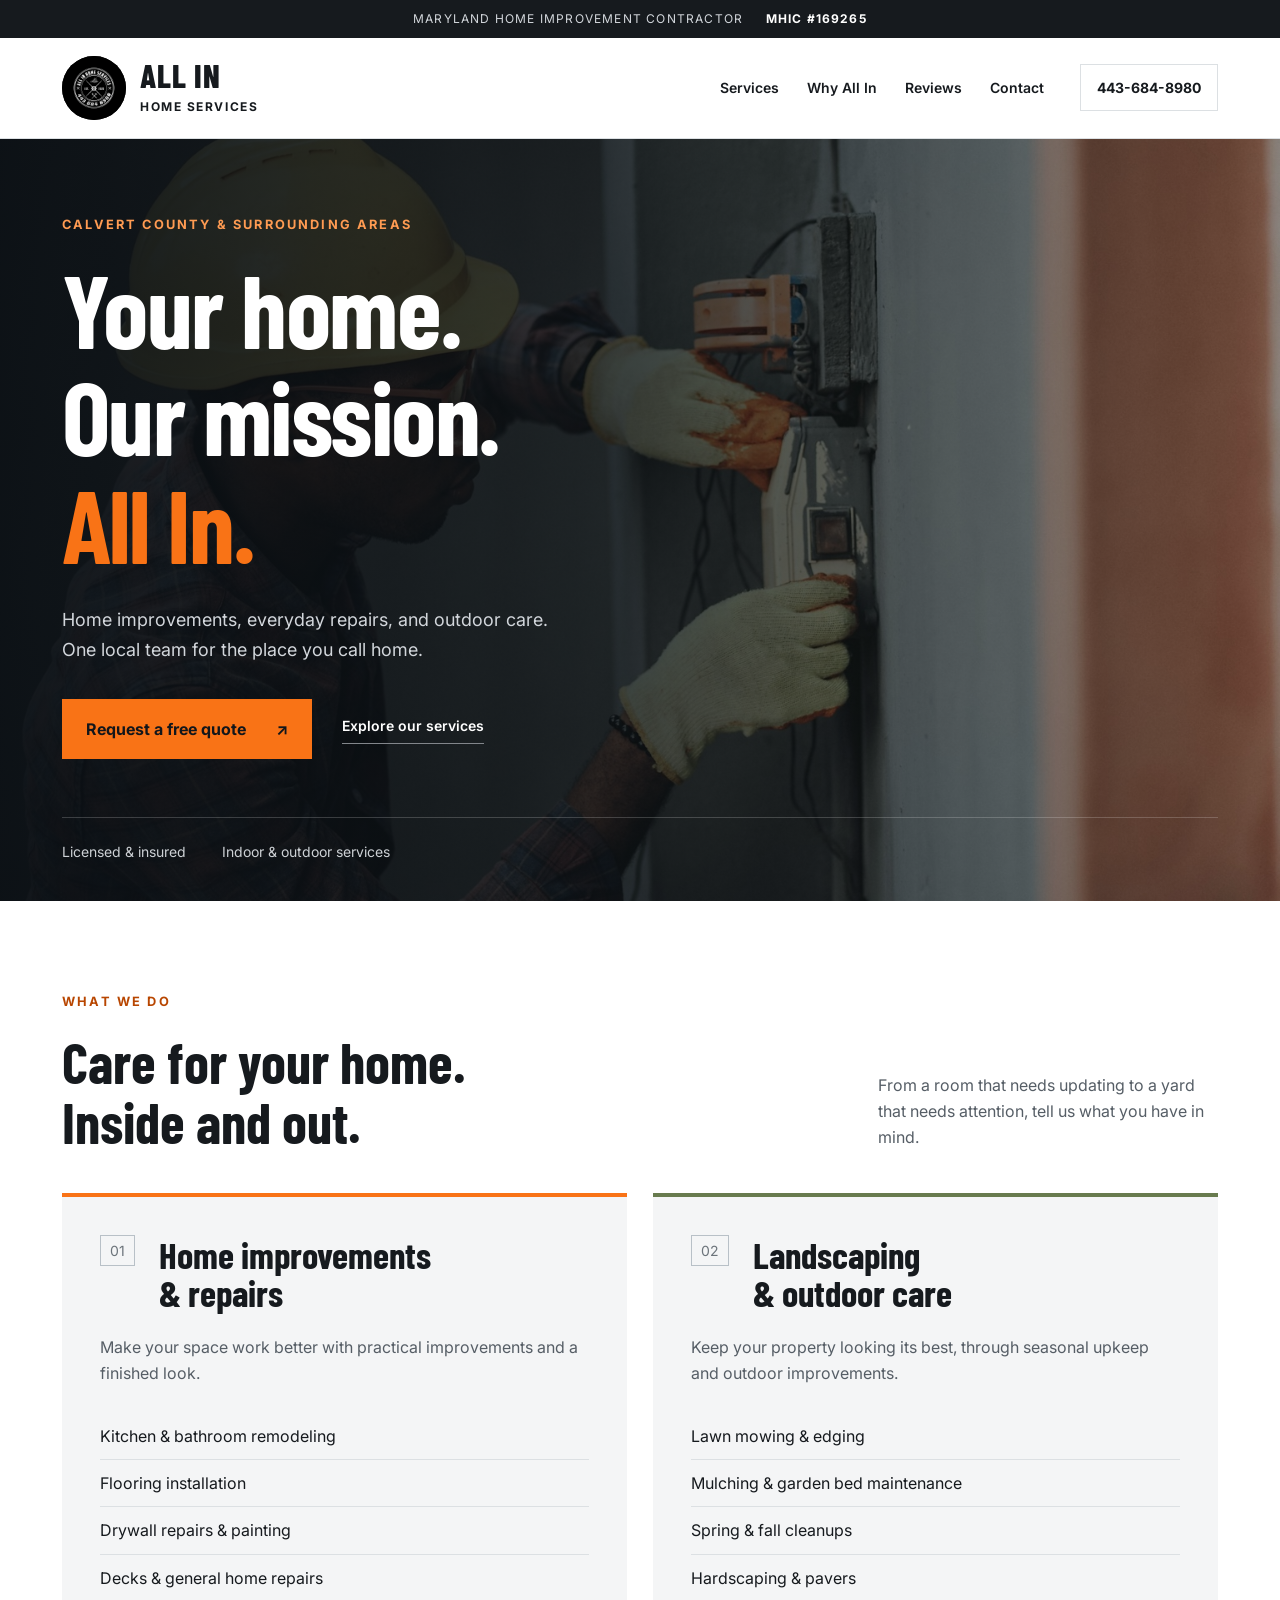
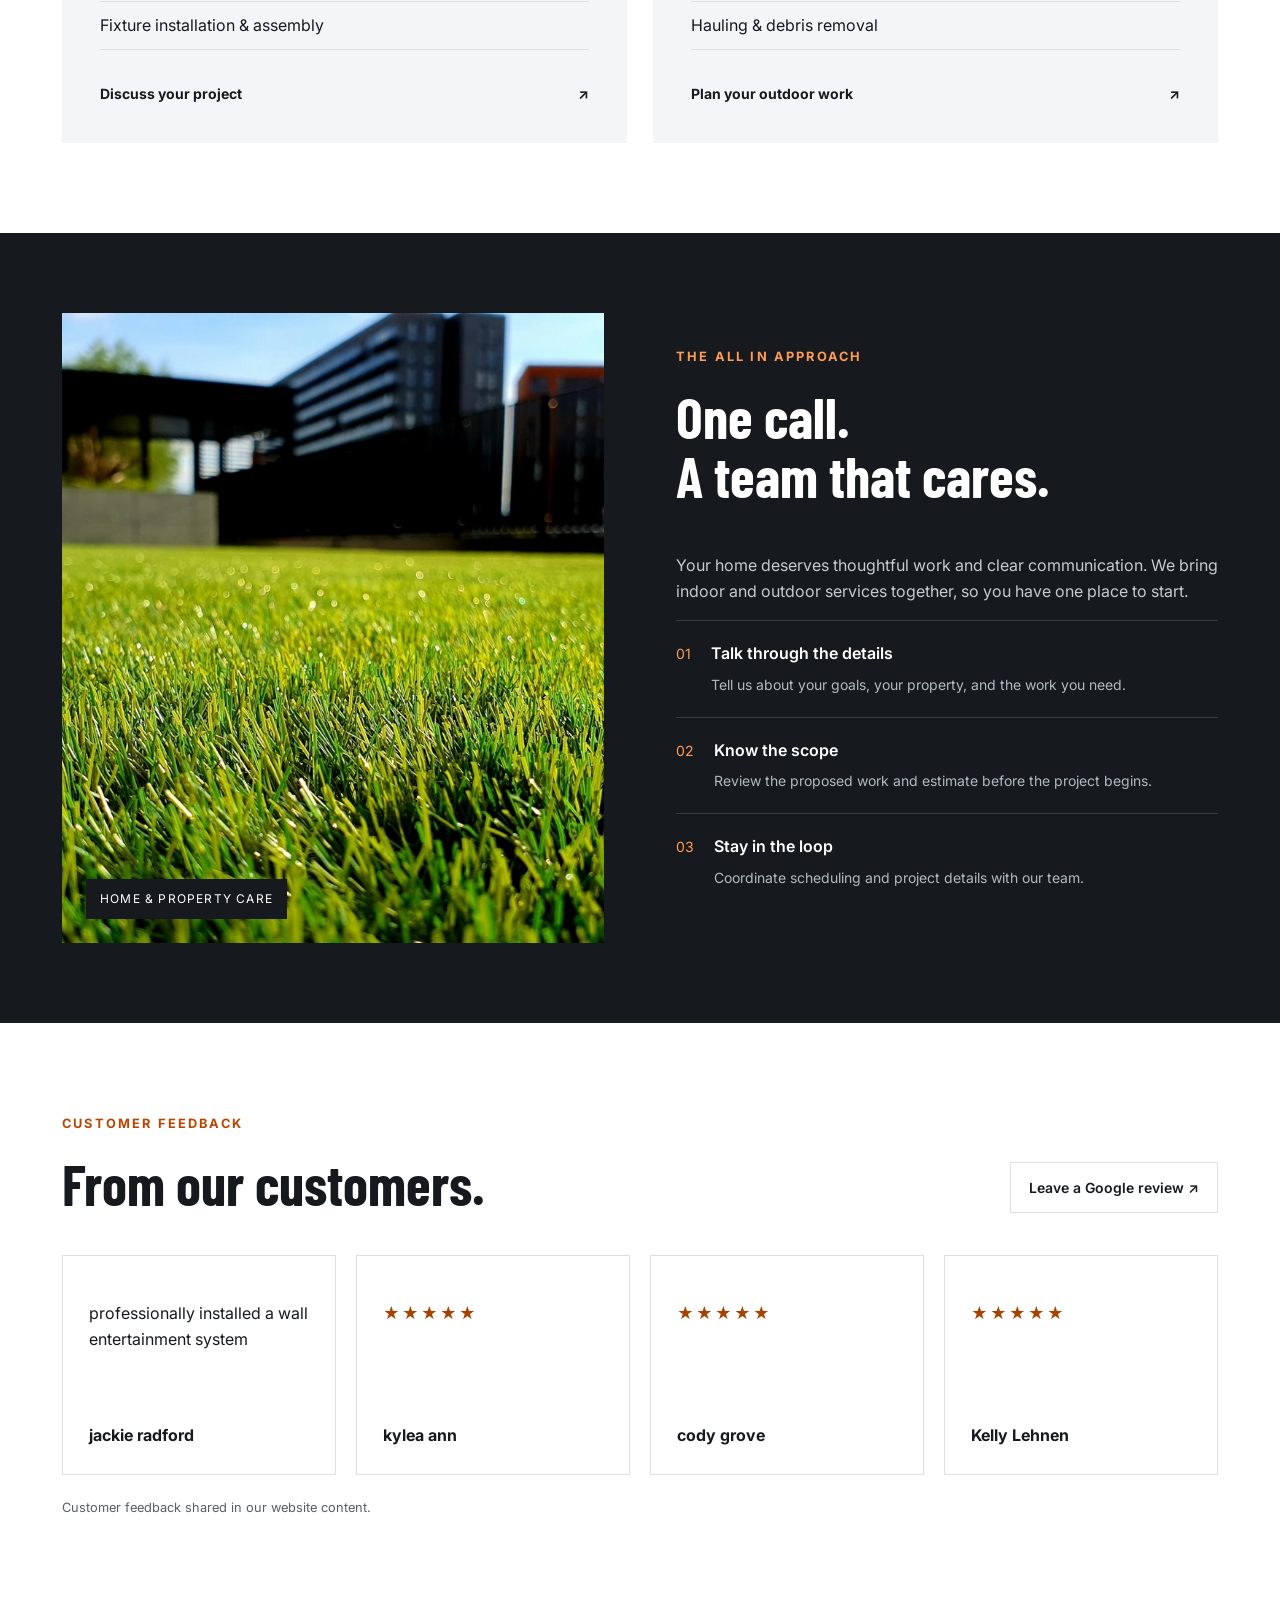
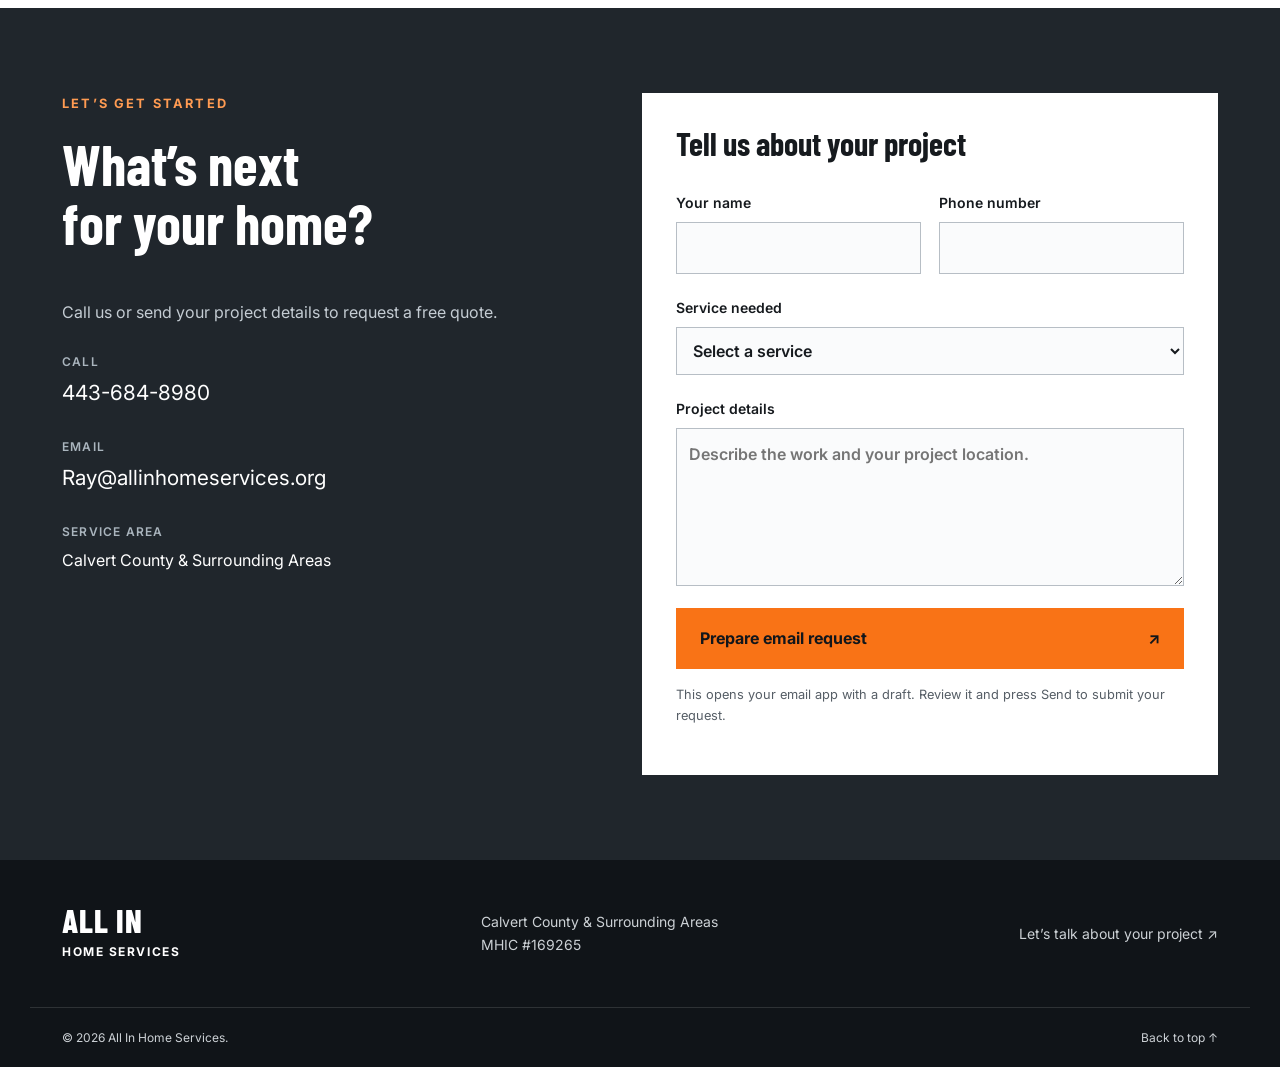
==== index.html @ abb654c5 "Add supplied website images and use original PNG logo" ====
<!doctype html>
<html lang="en">
<head>
<meta charset="utf-8"><meta name="viewport" content="width=device-width,initial-scale=1">
<title>Home Improvement Contractor in Calvert County, MD | All In Home Services</title>
<meta name="description" content="All In Home Services: home improvement, repairs and landscaping in Calvert County and surrounding areas. MHIC #169265. Call 443-684-8980.">
<link rel="icon" href="data:image/svg+xml,%3Csvg xmlns='http://www.w3.org/2000/svg' viewBox='0 0 32 32'%3E%3Crect width='32' height='32' rx='5' fill='%2314171b'/%3E%3Cpath d='M5 15L16 5l11 10v12H5Z' fill='%23f97316'/%3E%3Cpath d='M13 19h6v8h-6Z' fill='%2314171b'/%3E%3C/svg%3E">
<link rel="stylesheet" href="style.css"><script src="app.js" defer></script>
</head>
<body>
<a class="skip" href="#main">Skip to content</a>
<div class="license">MARYLAND HOME IMPROVEMENT CONTRACTOR <span>MHIC #169265</span></div>
<header><div class="wrap header-row"><a href="#" class="brand" aria-label="All In Home Services home"><img id="logo" src="assets/logo.png" width="64" height="64" alt=""><span>ALL IN<small>HOME SERVICES</small></span></a><button id="menu-toggle" aria-expanded="false" aria-controls="navigation">Menu</button><nav id="navigation" aria-label="Main navigation"><a href="#services">Services</a><a href="#about">Why All In</a><a href="#reviews">Reviews</a><a href="#contact">Contact</a></nav><a class="header-call" data-phone href="tel:4436848980">443-684-8980</a></div></header>
<main id="main">
<section class="hero"><img src="assets/hero.jpg" alt="Home improvement tools and electrical work" class="hero-image" fetchpriority="high"><div class="wrap hero-content"><p class="eyebrow">CALVERT COUNTY &amp; SURROUNDING AREAS</p><h1>Your home.<br>Our mission.<br><span>All In.</span></h1><p class="hero-description">Home improvements, everyday repairs, and outdoor care. One local team for the place you call home.</p><div class="actions"><a href="#contact" class="button">Request a free quote <span aria-hidden="true">↗</span></a><a href="#services" class="text-link">Explore our services</a></div><div class="hero-bottom"><span>Licensed &amp; insured</span><span>Indoor &amp; outdoor services</span></div></div></section>
<section id="services" class="section wrap"><div class="section-heading"><div><p class="eyebrow">WHAT WE DO</p><h2>Care for your home.<br>Inside and out.</h2></div><p>From a room that needs updating to a yard that needs attention, tell us what you have in mind.</p></div><div class="services-grid"><article class="service-card"><div class="service-top"><span class="number">01</span><h3>Home improvements<br>&amp; repairs</h3></div><p>Make your space work better with practical improvements and a finished look.</p><ul><li>Kitchen &amp; bathroom remodeling</li><li>Flooring installation</li><li>Drywall repairs &amp; painting</li><li>Decks &amp; general home repairs</li><li>Fixture installation &amp; assembly</li></ul><a class="service-link" href="#contact" data-service="Home improvements & repairs">Discuss your project <span aria-hidden="true">↗</span></a></article><article class="service-card outdoor"><div class="service-top"><span class="number">02</span><h3>Landscaping<br>&amp; outdoor care</h3></div><p>Keep your property looking its best, through seasonal upkeep and outdoor improvements.</p><ul><li>Lawn mowing &amp; edging</li><li>Mulching &amp; garden bed maintenance</li><li>Spring &amp; fall cleanups</li><li>Hardscaping &amp; pavers</li><li>Hauling &amp; debris removal</li></ul><a class="service-link" href="#contact" data-service="Landscaping & outdoor care">Plan your outdoor work <span aria-hidden="true">↗</span></a></article></div></section>
<section id="about" class="about"><div class="wrap about-grid"><div class="about-photo"><img src="assets/outdoor.jpg" loading="lazy" alt="Landscaping and lawn care" width="900" height="900"><span>HOME &amp; PROPERTY CARE</span></div><div class="about-copy"><p class="eyebrow">THE ALL IN APPROACH</p><h2>One call.<br>A team that cares.</h2><p>Your home deserves thoughtful work and clear communication. We bring indoor and outdoor services together, so you have one place to start.</p><div class="principle"><span>01</span><div><h3>Talk through the details</h3><p>Tell us about your goals, your property, and the work you need.</p></div></div><div class="principle"><span>02</span><div><h3>Know the scope</h3><p>Review the proposed work and estimate before the project begins.</p></div></div><div class="principle"><span>03</span><div><h3>Stay in the loop</h3><p>Coordinate scheduling and project details with our team.</p></div></div></div></div></section>
<section id="reviews" class="section wrap"><div class="section-heading"><div><p class="eyebrow">CUSTOMER FEEDBACK</p><h2>From our customers.</h2></div><a class="outline-button" href="https://g.page/r/CQJkM1K5t_hLEBI/review" target="_blank" rel="noopener noreferrer">Leave a Google review <span aria-hidden="true">↗</span></a></div><div id="review-list" class="review-grid"></div><p class="review-note">Customer feedback shared in our website content.</p></section>
<section id="contact" class="contact"><div class="wrap contact-grid"><div><p class="eyebrow">LET’S GET STARTED</p><h2>What’s next<br>for your home?</h2><p>Call us or send your project details to request a free quote.</p><div class="contact-detail"><span>CALL</span><a data-phone href="tel:4436848980">443-684-8980</a></div><div class="contact-detail"><span>EMAIL</span><a data-email href="mailto:Ray@allinhomeservices.org">Ray@allinhomeservices.org</a></div><div class="contact-detail"><span>SERVICE AREA</span><p id="service-area">Calvert County &amp; Surrounding Areas</p></div></div><form id="quote-form"><h3>Tell us about your project</h3><div class="form-row"><label>Your name<input name="name" autocomplete="name" required maxlength="120"></label><label>Phone number<input name="phone" type="tel" autocomplete="tel" required maxlength="40"></label></div><label>Service needed<select id="service-select" name="service" required><option value="">Select a service</option><option>Home improvements &amp; repairs</option><option>Landscaping &amp; outdoor care</option><option>Other</option></select></label><label>Project details<textarea name="message" rows="5" placeholder="Describe the work and your project location." required maxlength="3000"></textarea></label><button class="button" type="submit">Prepare email request <span aria-hidden="true">↗</span></button><p class="form-note">This opens your email app with a draft. Review it and press Send to submit your request.</p><p id="form-status" role="status"></p></form></div></section>
</main>
<footer><div class="wrap footer-top"><a class="brand" href="#">ALL IN <small>HOME SERVICES</small></a><p>Calvert County &amp; Surrounding Areas<br>MHIC #169265</p><a href="#contact">Let’s talk about your project ↗</a></div><div class="wrap footer-bottom"><span>© <span id="year">2026</span> All In Home Services.</span><a href="#main">Back to top ↑</a></div></footer>
<script type="application/json" id="content-snapshot">[
  {
    "id": "logo",
    "section": "branding",
    "imageUrl": "https://lh3.googleusercontent.com/d/14BB5nx52t6CaSpEMITZwnsKgZyLckVo7",
    "title": "",
    "description": "",
    "category": ""
  },
  {
    "id": "phone",
    "section": "info",
    "imageUrl": "",
    "title": "443-684-8980",
    "description": "",
    "category": ""
  },
  {
    "id": "email",
    "section": "info",
    "imageUrl": "",
    "title": "Ray@allinhomeservices.org",
    "description": "",
    "category": ""
  },
  {
    "id": "service_area",
    "section": "info",
    "imageUrl": "",
    "title": "Calvert County & Surrounding Areas",
    "description": "",
    "category": ""
  },
  {
    "id": "site_title",
    "section": "seo",
    "imageUrl": "",
    "title": "Home Improvement Contractor in Calvert County, MD | All In Home Services",
    "description": "",
    "category": ""
  },
  {
    "id": "site_description",
    "section": "seo",
    "imageUrl": "",
    "title": "Licensed and insured MHIC contractor serving Calvert County, MD. Kitchen and bathroom remodeling, flooring, drywall, painting, decks, repairs, landscaping, and more.",
    "description": "",
    "category": ""
  },
  {
    "id": "hero_bg",
    "section": "hero",
    "imageUrl": "https://images.unsplash.com/photo-1621905251189-08b45d6a269e?q=80&w=2069&auto=format&fit=crop",
    "title": "",
    "description": "",
    "category": ""
  },
  {
    "id": "service_outdoor",
    "section": "services",
    "imageUrl": "https://images.unsplash.com/photo-1558904541-efa843a96f01?q=80&w=2069&auto=format&fit=crop",
    "title": "",
    "description": "",
    "category": ""
  },
  {
    "id": "service_indoor",
    "section": "services",
    "imageUrl": "https://images.unsplash.com/photo-1581092921461-eab62e97a782?q=80&w=2070&auto=format&fit=crop",
    "title": "",
    "description": "",
    "category": ""
  },
  {
    "id": "worker_image",
    "section": "why_us",
    "imageUrl": "https://images.unsplash.com/photo-1621905251189-08b45d6a269e?q=80&w=2069&auto=format&fit=crop",
    "title": "",
    "description": "",
    "category": ""
  },
  {
    "id": "announcement_text",
    "section": "announcement",
    "imageUrl": "",
    "title": "MHIC # - 169265",
    "description": "",
    "category": ""
  },
  {
    "id": "announcement_link",
    "section": "announcement",
    "imageUrl": "",
    "title": "#contact",
    "description": "",
    "category": ""
  },
  {
    "id": "announcement_link_text",
    "section": "announcement",
    "imageUrl": "",
    "title": "Get a Quote",
    "description": "",
    "category": ""
  },
  {
    "id": "",
    "section": "reviews",
    "imageUrl": "",
    "title": "jackie radford",
    "description": "professionally installed a wall entertainment system",
    "category": "Google Review"
  },
  {
    "id": "",
    "section": "reviews",
    "imageUrl": "",
    "title": "kylea ann",
    "description": "\u2605\u2605\u2605\u2605\u2605",
    "category": "Google Review"
  },
  {
    "id": "",
    "section": "reviews",
    "imageUrl": "",
    "title": "cody grove",
    "description": "\u2605\u2605\u2605\u2605\u2605",
    "category": "Google Review"
  },
  {
    "id": "",
    "section": "reviews",
    "imageUrl": "",
    "title": "Kelly Lehnen",
    "description": "\u2605\u2605\u2605\u2605\u2605",
    "category": "Google Review"
  },
  {
    "id": "",
    "section": "gallery",
    "imageUrl": "https://images.unsplash.com/photo-1592722054048-b93590c63687?q=80&w=2070&auto=format&fit=crop",
    "title": "Backyard Transformation",
    "description": "Complete overhaul including sod installation.",
    "category": "Landscaping"
  },
  {
    "id": "",
    "section": "gallery",
    "imageUrl": "https://images.unsplash.com/photo-1591825729269-caeb344f6df2?q=80&w=2070&auto=format&fit=crop",
    "title": "Custom Deck Repair",
    "description": "Structural reinforcement and refinishing.",
    "category": "Handyman"
  },
  {
    "id": "",
    "section": "gallery",
    "imageUrl": "https://images.unsplash.com/photo-1623298317883-6b70254edf31?q=80&w=2070&auto=format&fit=crop",
    "title": "Paver Patio Installation",
    "description": "Modern paver patio with integrated fire pit.",
    "category": "Hardscaping"
  },
  {
    "id": "service_outdoor",
    "section": "",
    "imageUrl": "",
    "title": "",
    "description": "",
    "category": ""
  },
  {
    "id": "service_indoor",
    "section": "",
    "imageUrl": "https://drive.google.com/file/d/1GNfTRvMCN55PYCGa_VuNZMMtCtk_Vdc-/view?usp=sharing",
    "title": "",
    "description": "",
    "category": ""
  }
]</script></body></html>
---- style.css ----
@import url('https://fonts.googleapis.com/css2?family=Barlow+Condensed:wght@600;700;800&family=Inter:wght@400;500;600;700&display=swap');
:root{--ink:#161a1e;--orange:#f97316;--paper:#f4f5f6;--muted:#565e66;--border:#dce0e3}*{box-sizing:border-box}html{scroll-behavior:smooth;scroll-padding-top:100px}body{margin:0;font:1rem/1.65 Inter,Arial,sans-serif;color:var(--ink);background:#fff}a{color:inherit;text-decoration:none}button,input,textarea,select{font:inherit}button,a,input,textarea,select{-webkit-tap-highlight-color:transparent}a:focus-visible,button:focus-visible,input:focus-visible,textarea:focus-visible,select:focus-visible{outline:3px solid #e95d00;outline-offset:5px}img{display:block;max-width:100%}.wrap{max-width:1220px;margin:auto;padding-inline:32px}.license{background:var(--ink);color:#d2d6db;text-align:center;padding:9px 16px;font-size:.75rem;letter-spacing:.1em}.license span{color:#fff;margin-left:18px;font-weight:700}header{position:sticky;top:0;z-index:5;background:#fff;border-bottom:1px solid var(--border)}.header-row{display:flex;align-items:center;gap:36px;min-height:100px}.brand{display:flex;align-items:center;gap:14px;font:800 2rem/.95 'Barlow Condensed',Impact,sans-serif;letter-spacing:.03em}.brand small{display:block;font:700 .75rem/1.6 Inter,Arial,sans-serif;letter-spacing:.13em;margin-top:7px}.brand img{border-radius:50%;object-fit:contain;background:#111}nav{display:flex;gap:28px;margin-left:auto;font-size:.875rem;font-weight:600}nav a:hover{color:#b84600}.header-call{font-weight:700;border:1px solid var(--border);padding:11px 16px;font-size:.875rem}#menu-toggle{display:none}.skip{position:absolute;top:-100px;background:#fff;padding:15px;z-index:20}.skip:focus{top:0}.hero{position:relative;isolation:isolate;background:#151a20;color:#fff;min-height:720px;overflow:hidden}.hero-image{position:absolute;inset:0;width:100%;height:100%;object-fit:cover;object-position:72% center;z-index:-2}.hero:after{content:'';position:absolute;inset:0;background:linear-gradient(90deg,rgba(10,15,20,.95),rgba(10,15,20,.78) 45%,rgba(10,15,20,.24));z-index:-1}.hero-content{padding-top:75px;padding-bottom:38px}.eyebrow{font-size:.8rem;letter-spacing:.17em;font-weight:700;margin:0 0 20px;color:#b84600}.hero .eyebrow,.about .eyebrow,.contact .eyebrow{color:#ff9b52}h1,h2,h3,p{margin-top:0}h1,h2,h3{font-family:'Barlow Condensed',Impact,'Arial Narrow',sans-serif;font-weight:700;line-height:1.05}h1{font-size:clamp(4.2rem,8vw,7rem);letter-spacing:-.015em;margin-bottom:28px}h1 span{color:var(--orange)}.hero-description{max-width:510px;font-size:1.125rem;color:#d2d6db}.actions{display:flex;align-items:center;gap:30px;margin-top:34px}.button{display:inline-flex;align-items:center;justify-content:space-between;gap:30px;background:var(--orange);color:#12161b;font-weight:700;padding:17px 24px;border:0;cursor:pointer;min-height:54px}.button:hover{background:#ff923f}.text-link{font-weight:600;border-bottom:1px solid #82868b;padding-bottom:5px;font-size:.875rem}.hero-bottom{display:flex;gap:36px;margin-top:58px;border-top:1px solid #ffffff30;padding-top:22px;font-size:.875rem;color:#cdd1d5}.section{padding-block:90px}.section-heading{display:flex;align-items:flex-end;justify-content:space-between;gap:40px;margin-bottom:42px}.section-heading h2{margin:0}h2{font-size:clamp(2.8rem,4.4vw,4rem)}.section-heading>p{max-width:340px;margin:0;color:var(--muted)}.services-grid{display:grid;grid-template-columns:1fr 1fr;gap:26px}.service-card{background:var(--paper);padding:38px;border-top:4px solid var(--orange)}.service-top{display:flex;gap:24px;align-items:flex-start}.number{font-size:.875rem;color:#6c747b;border:1px solid #b8c0c7;padding:3px 9px}.service-card h3{font-size:2.3rem;margin-bottom:22px}.service-card p{color:var(--muted)}.service-card ul{list-style:none;padding:0;margin:26px 0 32px}.service-card li{border-bottom:1px solid var(--border);padding:10px 0}.service-link{display:flex;justify-content:space-between;font-weight:700;font-size:.875rem}.outdoor{border-top-color:#687b4e}.about{background:var(--ink);color:#fff;padding-block:80px}.about-grid{display:grid;grid-template-columns:1fr 1fr;gap:72px;align-items:center}.about-photo{position:relative}.about-photo img{height:630px;width:100%;object-fit:cover}.about-photo>span{position:absolute;left:24px;bottom:24px;background:var(--ink);padding:10px 14px;font-size:.75rem;letter-spacing:.1em}.about-copy>p{color:#c5cbd0}.principle{display:flex;gap:20px;padding:21px 0;border-top:1px solid #ffffff24}.principle>span{color:#ff9b52;font-size:.875rem}.principle h3{font:600 1rem/1.4 Inter,Arial,sans-serif;margin-bottom:8px}.principle p{margin:0;color:#b1bac2;font-size:.875rem}.outline-button{border:1px solid var(--border);padding:13px 18px;font-size:.875rem;font-weight:600;white-space:nowrap}.review-grid{display:grid;grid-template-columns:repeat(4,1fr);gap:20px}.review-card{border:1px solid var(--border);padding:26px;display:flex;flex-direction:column;min-height:220px}.review-card blockquote{margin:18px 0 26px;flex:1}.stars{color:#a84200;letter-spacing:.12em}.review-name{font-weight:700}.review-note{margin:22px 0 0;color:var(--muted);font-size:.8rem}.contact{background:#20262c;color:#fff;padding-block:85px}.contact-grid{display:grid;grid-template-columns:1fr 1.15fr;gap:80px}.contact-grid>div>p{color:#c4ccd3}.contact-detail{margin-top:26px}.contact-detail>span{display:block;color:#aab5be;font-size:.75rem;letter-spacing:.1em;font-weight:600;margin-bottom:5px}.contact-detail>a{font-size:1.3rem;overflow-wrap:anywhere}.contact-detail p{margin:0}form{background:white;padding:34px;color:var(--ink)}form h3{font-size:2rem;margin-bottom:30px}label{display:block;font-weight:600;font-size:.875rem;margin-bottom:22px}input,textarea,select{display:block;width:100%;margin-top:8px;padding:12px;border:1px solid #b7bec5;background:#fafbfc;border-radius:0;color:var(--ink);font-size:1rem}textarea{resize:vertical}.form-row{display:grid;grid-template-columns:1fr 1fr;gap:18px}form .button{width:100%}.form-note,#form-status{font-size:.8rem;color:var(--muted);margin:15px 0 0}footer{background:#101418;color:#ccd1d5}.footer-top{padding-block:45px;display:flex;justify-content:space-between;align-items:center;gap:32px}.footer-top .brand{display:block;color:#fff}.footer-top p{margin:0;font-size:.875rem}.footer-top>a:last-child{font-size:.875rem}.footer-bottom{padding-block:20px;border-top:1px solid #ffffff20;display:flex;justify-content:space-between;font-size:.75rem}
@media(max-width:1000px){.header-row{gap:20px}.header-call{display:none}.about-grid,.contact-grid{gap:40px}.review-grid{grid-template-columns:1fr 1fr}.about-photo img{height:580px}}@media(max-width:720px){.wrap{padding-inline:22px}.license{font-size:.65rem;letter-spacing:.03em}.license span{margin-left:6px}.header-row{min-height:82px;flex-wrap:wrap}.brand{font-size:1.7rem}.brand img{width:48px;height:48px}#menu-toggle{display:block;margin-left:auto;background:white;border:1px solid var(--border);padding:9px 13px;font-size:.875rem}nav{display:none;width:100%;margin:0;padding:0 0 20px;flex-wrap:wrap;gap:20px}nav.open{display:flex}.hero{min-height:650px}.hero-content{padding-top:50px}.hero-image{object-position:65% center}.hero:after{background:linear-gradient(90deg,#10161bf2,#10161bb3)}h1{font-size:4.5rem}.hero-description{font-size:1rem}.actions{flex-direction:column;align-items:flex-start;gap:20px}.hero-bottom{gap:18px;margin-top:34px;font-size:.75rem}.section{padding-block:60px}.section-heading{display:block}.section-heading>p,.section-heading>.outline-button{display:inline-block;margin-top:24px}.services-grid,.about-grid,.contact-grid{grid-template-columns:1fr}.service-card{padding:26px}.about{padding-block:50px}.about-photo img{height:350px}.about-copy{padding-top:8px}.review-grid{gap:12px}.review-card{padding:18px;min-height:210px}.review-card blockquote{font-size:.875rem}.contact{padding-block:55px}.contact-grid{gap:35px}form{padding:24px}.form-row{grid-template-columns:1fr;gap:0}.footer-top{align-items:flex-start;flex-direction:column;gap:22px}.footer-bottom{gap:20px}}@media(prefers-reduced-motion:reduce){html{scroll-behavior:auto}}@media(max-width:380px){.review-grid{grid-template-columns:1fr}.license{font-size:.6rem}h1{font-size:4rem}.button{gap:18px}}
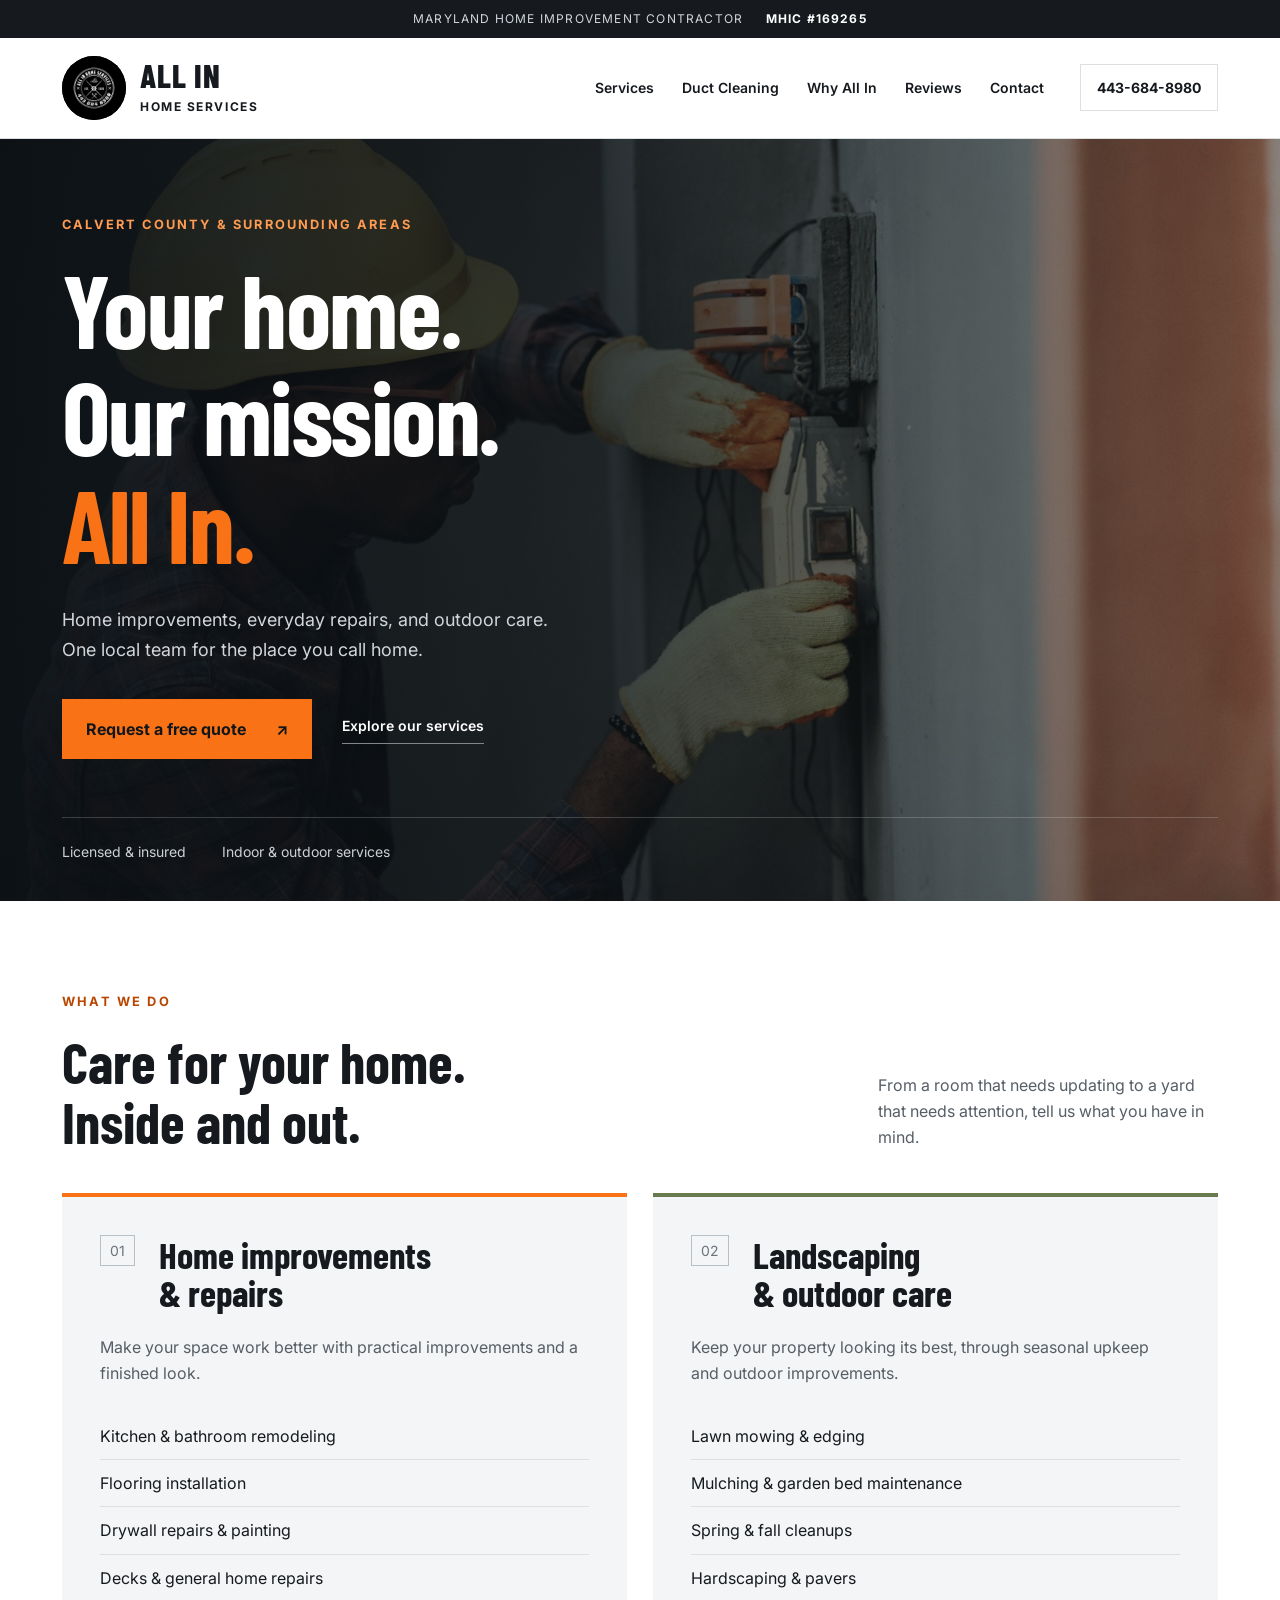
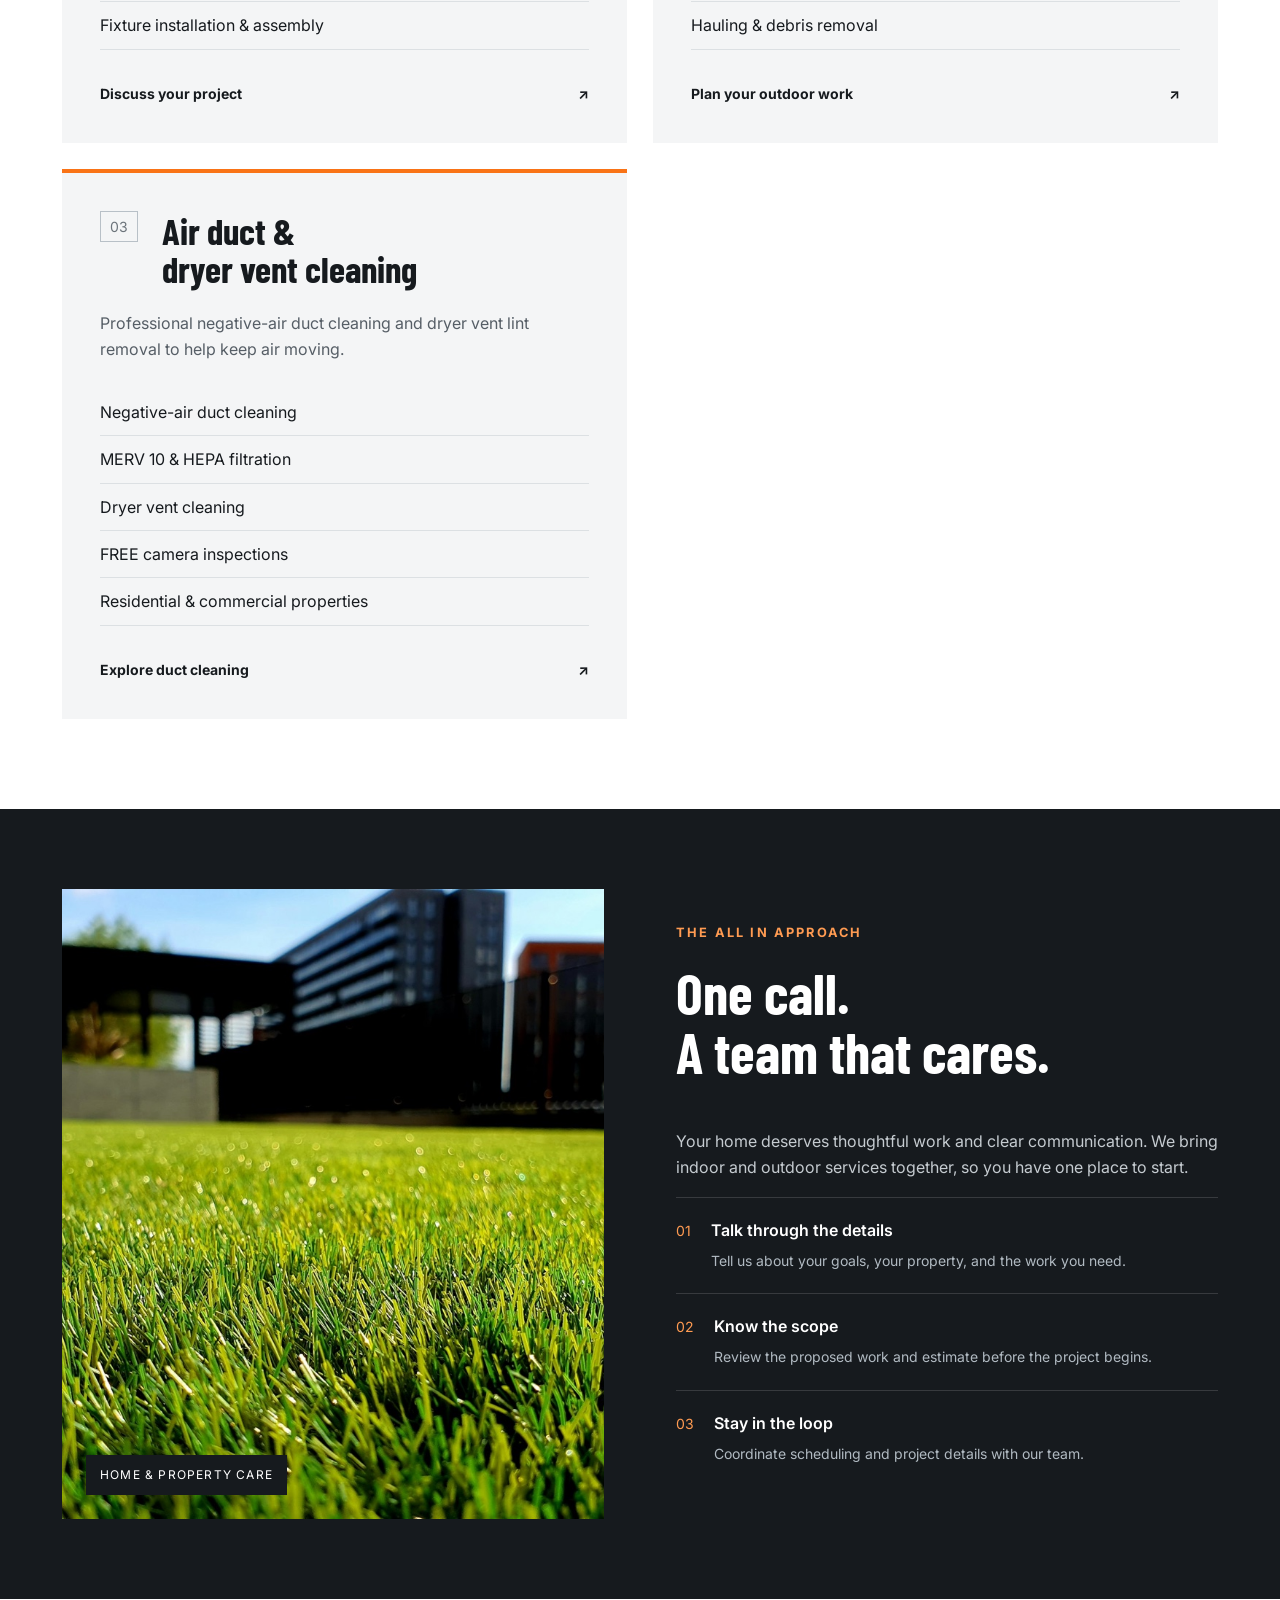
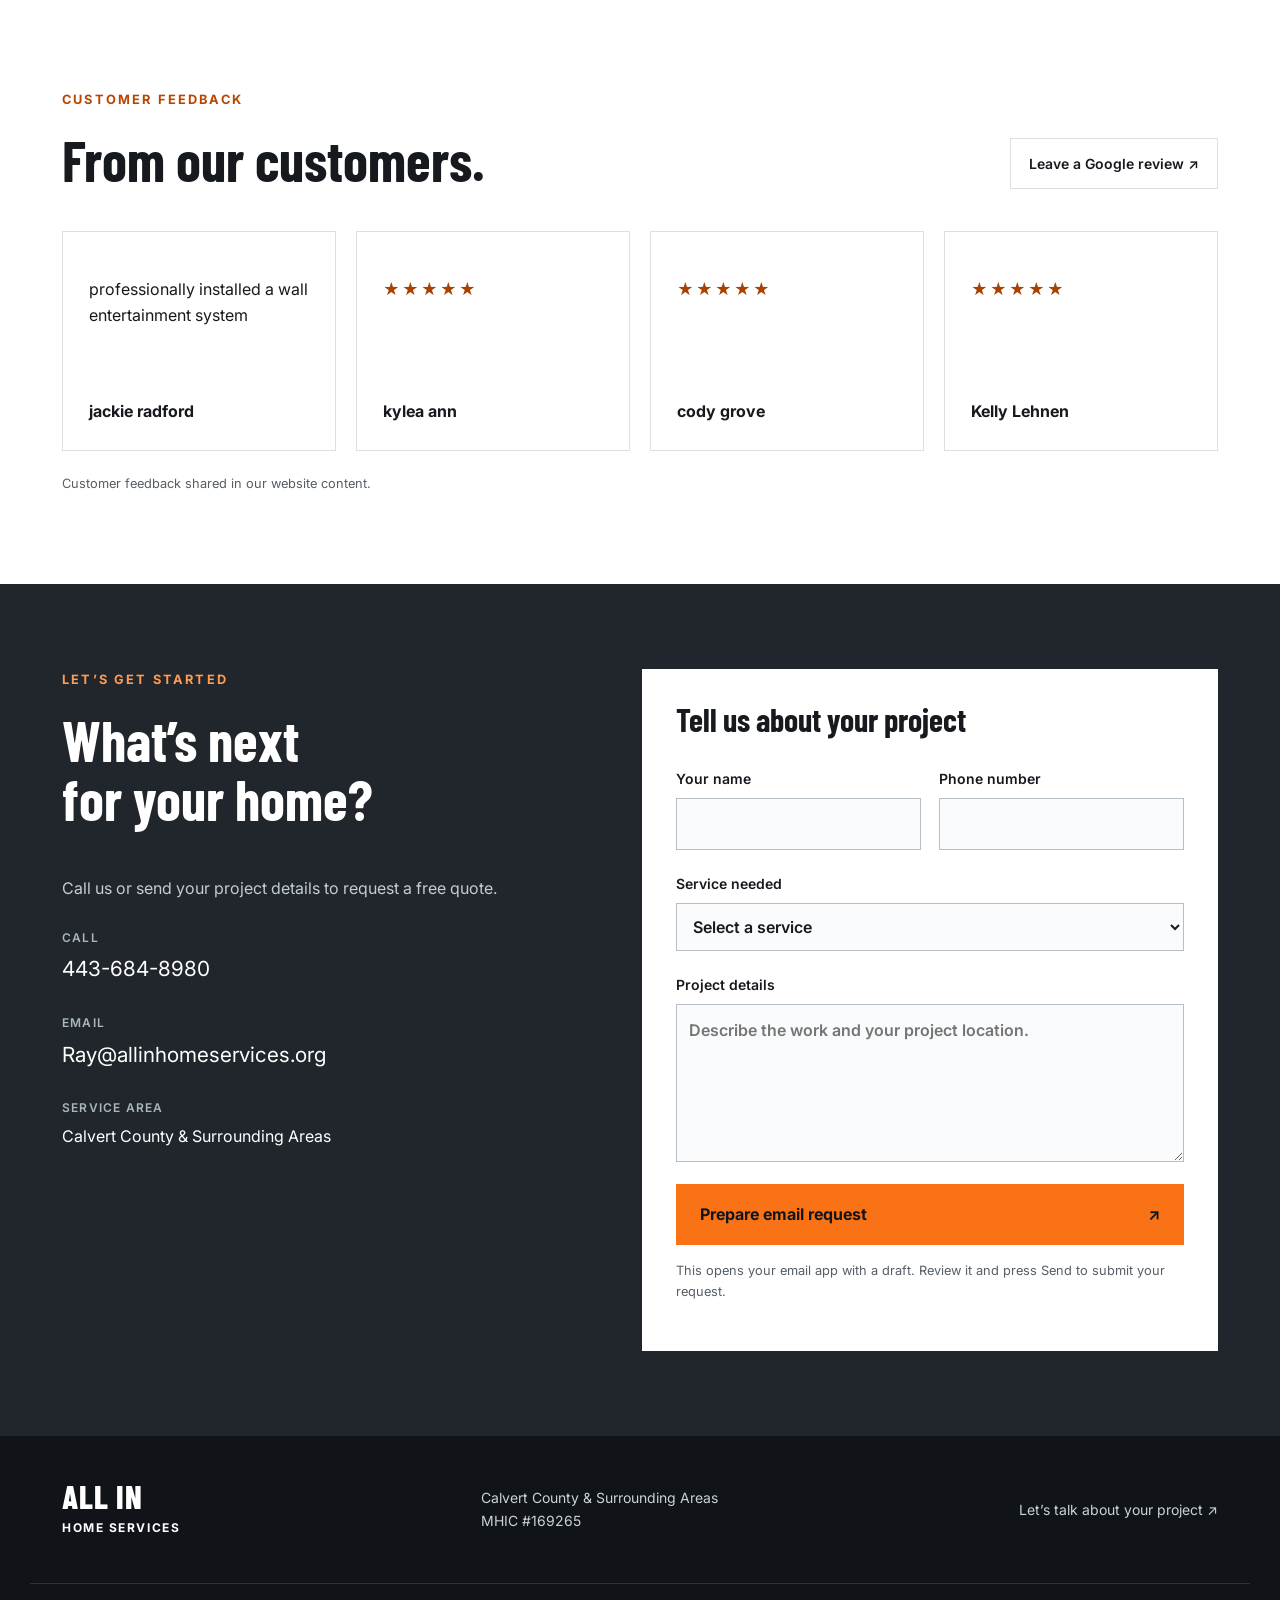
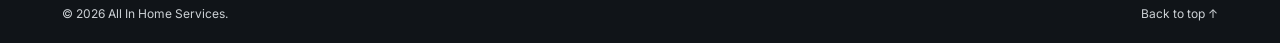
==== commit ae201c8f: "Feature air duct cleaning on homepage and quote form" ====
--- a/index.html
+++ b/index.html
@@ -3,20 +3,20 @@
 <head>
 <meta charset="utf-8"><meta name="viewport" content="width=device-width,initial-scale=1">
 <title>Home Improvement Contractor in Calvert County, MD | All In Home Services</title>
-<meta name="description" content="All In Home Services: home improvement, repairs and landscaping in Calvert County and surrounding areas. MHIC #169265. Call 443-684-8980.">
+<meta name="description" content="All In Home Services: home improvement, air duct and dryer vent cleaning, repairs and landscaping in Maryland and surrounding areas. MHIC #169265. Call 443-684-8980.">
 <link rel="icon" href="data:image/svg+xml,%3Csvg xmlns='http://www.w3.org/2000/svg' viewBox='0 0 32 32'%3E%3Crect width='32' height='32' rx='5' fill='%2314171b'/%3E%3Cpath d='M5 15L16 5l11 10v12H5Z' fill='%23f97316'/%3E%3Cpath d='M13 19h6v8h-6Z' fill='%2314171b'/%3E%3C/svg%3E">
 <link rel="stylesheet" href="style.css"><script src="app.js" defer></script>
 </head>
 <body>
 <a class="skip" href="#main">Skip to content</a>
 <div class="license">MARYLAND HOME IMPROVEMENT CONTRACTOR <span>MHIC #169265</span></div>
-<header><div class="wrap header-row"><a href="#" class="brand" aria-label="All In Home Services home"><img id="logo" src="assets/logo.png" width="64" height="64" alt=""><span>ALL IN<small>HOME SERVICES</small></span></a><button id="menu-toggle" aria-expanded="false" aria-controls="navigation">Menu</button><nav id="navigation" aria-label="Main navigation"><a href="#services">Services</a><a href="#about">Why All In</a><a href="#reviews">Reviews</a><a href="#contact">Contact</a></nav><a class="header-call" data-phone href="tel:4436848980">443-684-8980</a></div></header>
+<header><div class="wrap header-row"><a href="#" class="brand" aria-label="All In Home Services home"><img id="logo" src="assets/logo.png" width="64" height="64" alt=""><span>ALL IN<small>HOME SERVICES</small></span></a><button id="menu-toggle" aria-expanded="false" aria-controls="navigation">Menu</button><nav id="navigation" aria-label="Main navigation"><a href="#services">Services</a><a href="air-duct-cleaning.html">Duct Cleaning</a><a href="#about">Why All In</a><a href="#reviews">Reviews</a><a href="#contact">Contact</a></nav><a class="header-call" data-phone href="tel:4436848980">443-684-8980</a></div></header>
 <main id="main">
 <section class="hero"><img src="assets/hero.jpg" alt="Home improvement tools and electrical work" class="hero-image" fetchpriority="high"><div class="wrap hero-content"><p class="eyebrow">CALVERT COUNTY &amp; SURROUNDING AREAS</p><h1>Your home.<br>Our mission.<br><span>All In.</span></h1><p class="hero-description">Home improvements, everyday repairs, and outdoor care. One local team for the place you call home.</p><div class="actions"><a href="#contact" class="button">Request a free quote <span aria-hidden="true">↗</span></a><a href="#services" class="text-link">Explore our services</a></div><div class="hero-bottom"><span>Licensed &amp; insured</span><span>Indoor &amp; outdoor services</span></div></div></section>
-<section id="services" class="section wrap"><div class="section-heading"><div><p class="eyebrow">WHAT WE DO</p><h2>Care for your home.<br>Inside and out.</h2></div><p>From a room that needs updating to a yard that needs attention, tell us what you have in mind.</p></div><div class="services-grid"><article class="service-card"><div class="service-top"><span class="number">01</span><h3>Home improvements<br>&amp; repairs</h3></div><p>Make your space work better with practical improvements and a finished look.</p><ul><li>Kitchen &amp; bathroom remodeling</li><li>Flooring installation</li><li>Drywall repairs &amp; painting</li><li>Decks &amp; general home repairs</li><li>Fixture installation &amp; assembly</li></ul><a class="service-link" href="#contact" data-service="Home improvements & repairs">Discuss your project <span aria-hidden="true">↗</span></a></article><article class="service-card outdoor"><div class="service-top"><span class="number">02</span><h3>Landscaping<br>&amp; outdoor care</h3></div><p>Keep your property looking its best, through seasonal upkeep and outdoor improvements.</p><ul><li>Lawn mowing &amp; edging</li><li>Mulching &amp; garden bed maintenance</li><li>Spring &amp; fall cleanups</li><li>Hardscaping &amp; pavers</li><li>Hauling &amp; debris removal</li></ul><a class="service-link" href="#contact" data-service="Landscaping & outdoor care">Plan your outdoor work <span aria-hidden="true">↗</span></a></article></div></section>
+<section id="services" class="section wrap"><div class="section-heading"><div><p class="eyebrow">WHAT WE DO</p><h2>Care for your home.<br>Inside and out.</h2></div><p>From a room that needs updating to a yard that needs attention, tell us what you have in mind.</p></div><div class="services-grid"><article class="service-card"><div class="service-top"><span class="number">01</span><h3>Home improvements<br>&amp; repairs</h3></div><p>Make your space work better with practical improvements and a finished look.</p><ul><li>Kitchen &amp; bathroom remodeling</li><li>Flooring installation</li><li>Drywall repairs &amp; painting</li><li>Decks &amp; general home repairs</li><li>Fixture installation &amp; assembly</li></ul><a class="service-link" href="#contact" data-service="Home improvements & repairs">Discuss your project <span aria-hidden="true">↗</span></a></article><article class="service-card outdoor"><div class="service-top"><span class="number">02</span><h3>Landscaping<br>&amp; outdoor care</h3></div><p>Keep your property looking its best, through seasonal upkeep and outdoor improvements.</p><ul><li>Lawn mowing &amp; edging</li><li>Mulching &amp; garden bed maintenance</li><li>Spring &amp; fall cleanups</li><li>Hardscaping &amp; pavers</li><li>Hauling &amp; debris removal</li></ul><a class="service-link" href="#contact" data-service="Landscaping & outdoor care">Plan your outdoor work <span aria-hidden="true">↗</span></a></article><article class="service-card"><div class="service-top"><span class="number">03</span><h3>Air duct &amp;<br>dryer vent cleaning</h3></div><p>Professional negative-air duct cleaning and dryer vent lint removal to help keep air moving.</p><ul><li>Negative-air duct cleaning</li><li>MERV 10 &amp; HEPA filtration</li><li>Dryer vent cleaning</li><li>FREE camera inspections</li><li>Residential &amp; commercial properties</li></ul><a class="service-link" href="air-duct-cleaning.html">Explore duct cleaning <span aria-hidden="true">↗</span></a></article></div></section>
 <section id="about" class="about"><div class="wrap about-grid"><div class="about-photo"><img src="assets/outdoor.jpg" loading="lazy" alt="Landscaping and lawn care" width="900" height="900"><span>HOME &amp; PROPERTY CARE</span></div><div class="about-copy"><p class="eyebrow">THE ALL IN APPROACH</p><h2>One call.<br>A team that cares.</h2><p>Your home deserves thoughtful work and clear communication. We bring indoor and outdoor services together, so you have one place to start.</p><div class="principle"><span>01</span><div><h3>Talk through the details</h3><p>Tell us about your goals, your property, and the work you need.</p></div></div><div class="principle"><span>02</span><div><h3>Know the scope</h3><p>Review the proposed work and estimate before the project begins.</p></div></div><div class="principle"><span>03</span><div><h3>Stay in the loop</h3><p>Coordinate scheduling and project details with our team.</p></div></div></div></div></section>
 <section id="reviews" class="section wrap"><div class="section-heading"><div><p class="eyebrow">CUSTOMER FEEDBACK</p><h2>From our customers.</h2></div><a class="outline-button" href="https://g.page/r/CQJkM1K5t_hLEBI/review" target="_blank" rel="noopener noreferrer">Leave a Google review <span aria-hidden="true">↗</span></a></div><div id="review-list" class="review-grid"></div><p class="review-note">Customer feedback shared in our website content.</p></section>
-<section id="contact" class="contact"><div class="wrap contact-grid"><div><p class="eyebrow">LET’S GET STARTED</p><h2>What’s next<br>for your home?</h2><p>Call us or send your project details to request a free quote.</p><div class="contact-detail"><span>CALL</span><a data-phone href="tel:4436848980">443-684-8980</a></div><div class="contact-detail"><span>EMAIL</span><a data-email href="mailto:Ray@allinhomeservices.org">Ray@allinhomeservices.org</a></div><div class="contact-detail"><span>SERVICE AREA</span><p id="service-area">Calvert County &amp; Surrounding Areas</p></div></div><form id="quote-form"><h3>Tell us about your project</h3><div class="form-row"><label>Your name<input name="name" autocomplete="name" required maxlength="120"></label><label>Phone number<input name="phone" type="tel" autocomplete="tel" required maxlength="40"></label></div><label>Service needed<select id="service-select" name="service" required><option value="">Select a service</option><option>Home improvements &amp; repairs</option><option>Landscaping &amp; outdoor care</option><option>Other</option></select></label><label>Project details<textarea name="message" rows="5" placeholder="Describe the work and your project location." required maxlength="3000"></textarea></label><button class="button" type="submit">Prepare email request <span aria-hidden="true">↗</span></button><p class="form-note">This opens your email app with a draft. Review it and press Send to submit your request.</p><p id="form-status" role="status"></p></form></div></section>
+<section id="contact" class="contact"><div class="wrap contact-grid"><div><p class="eyebrow">LET’S GET STARTED</p><h2>What’s next<br>for your home?</h2><p>Call us or send your project details to request a free quote.</p><div class="contact-detail"><span>CALL</span><a data-phone href="tel:4436848980">443-684-8980</a></div><div class="contact-detail"><span>EMAIL</span><a data-email href="mailto:Ray@allinhomeservices.org">Ray@allinhomeservices.org</a></div><div class="contact-detail"><span>SERVICE AREA</span><p id="service-area">Calvert County &amp; Surrounding Areas</p></div></div><form id="quote-form"><h3>Tell us about your project</h3><div class="form-row"><label>Your name<input name="name" autocomplete="name" required maxlength="120"></label><label>Phone number<input name="phone" type="tel" autocomplete="tel" required maxlength="40"></label></div><label>Service needed<select id="service-select" name="service" required><option value="">Select a service</option><option>Home improvements &amp; repairs</option><option>Landscaping &amp; outdoor care</option><option>Air duct &amp; dryer vent cleaning</option><option>Other</option></select></label><label>Project details<textarea name="message" rows="5" placeholder="Describe the work and your project location." required maxlength="3000"></textarea></label><button class="button" type="submit">Prepare email request <span aria-hidden="true">↗</span></button><p class="form-note">This opens your email app with a draft. Review it and press Send to submit your request.</p><p id="form-status" role="status"></p></form></div></section>
 </main>
 <footer><div class="wrap footer-top"><a class="brand" href="#">ALL IN <small>HOME SERVICES</small></a><p>Calvert County &amp; Surrounding Areas<br>MHIC #169265</p><a href="#contact">Let’s talk about your project ↗</a></div><div class="wrap footer-bottom"><span>© <span id="year">2026</span> All In Home Services.</span><a href="#main">Back to top ↑</a></div></footer>
 <script type="application/json" id="content-snapshot">[
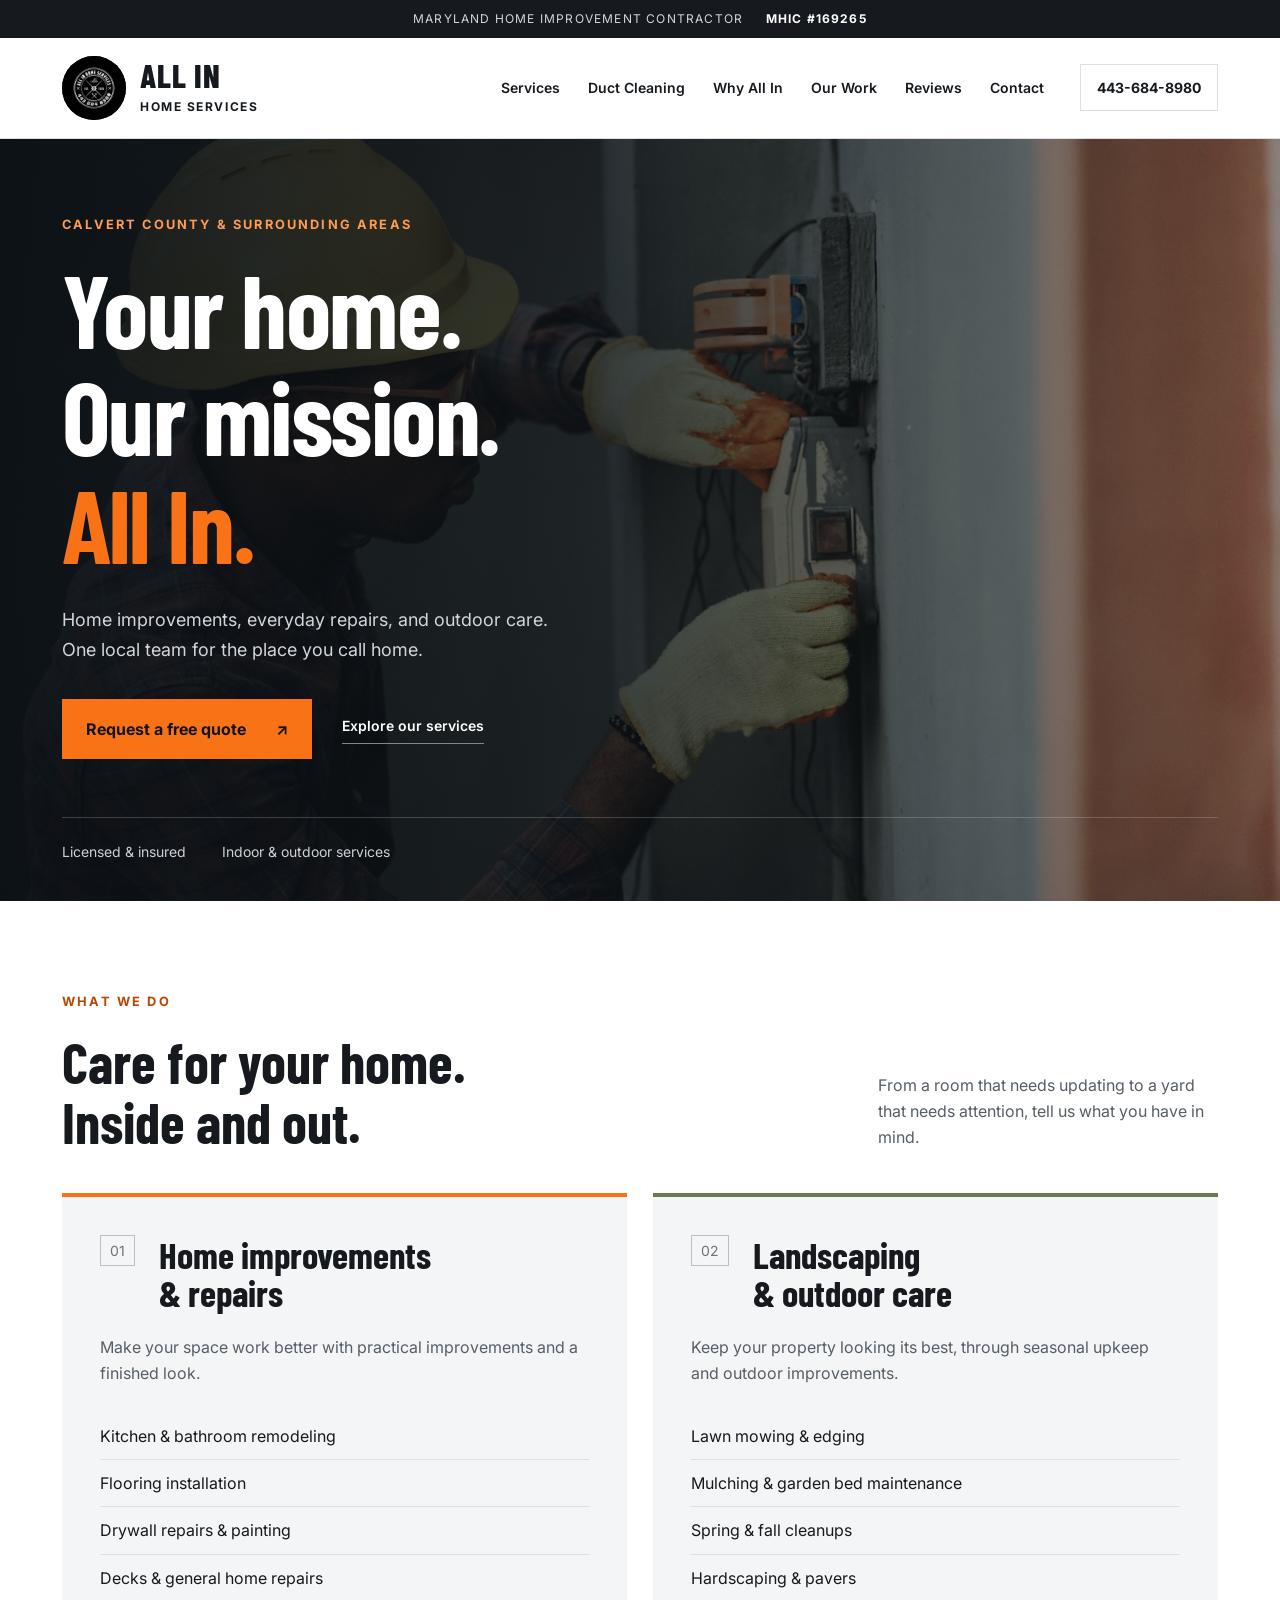
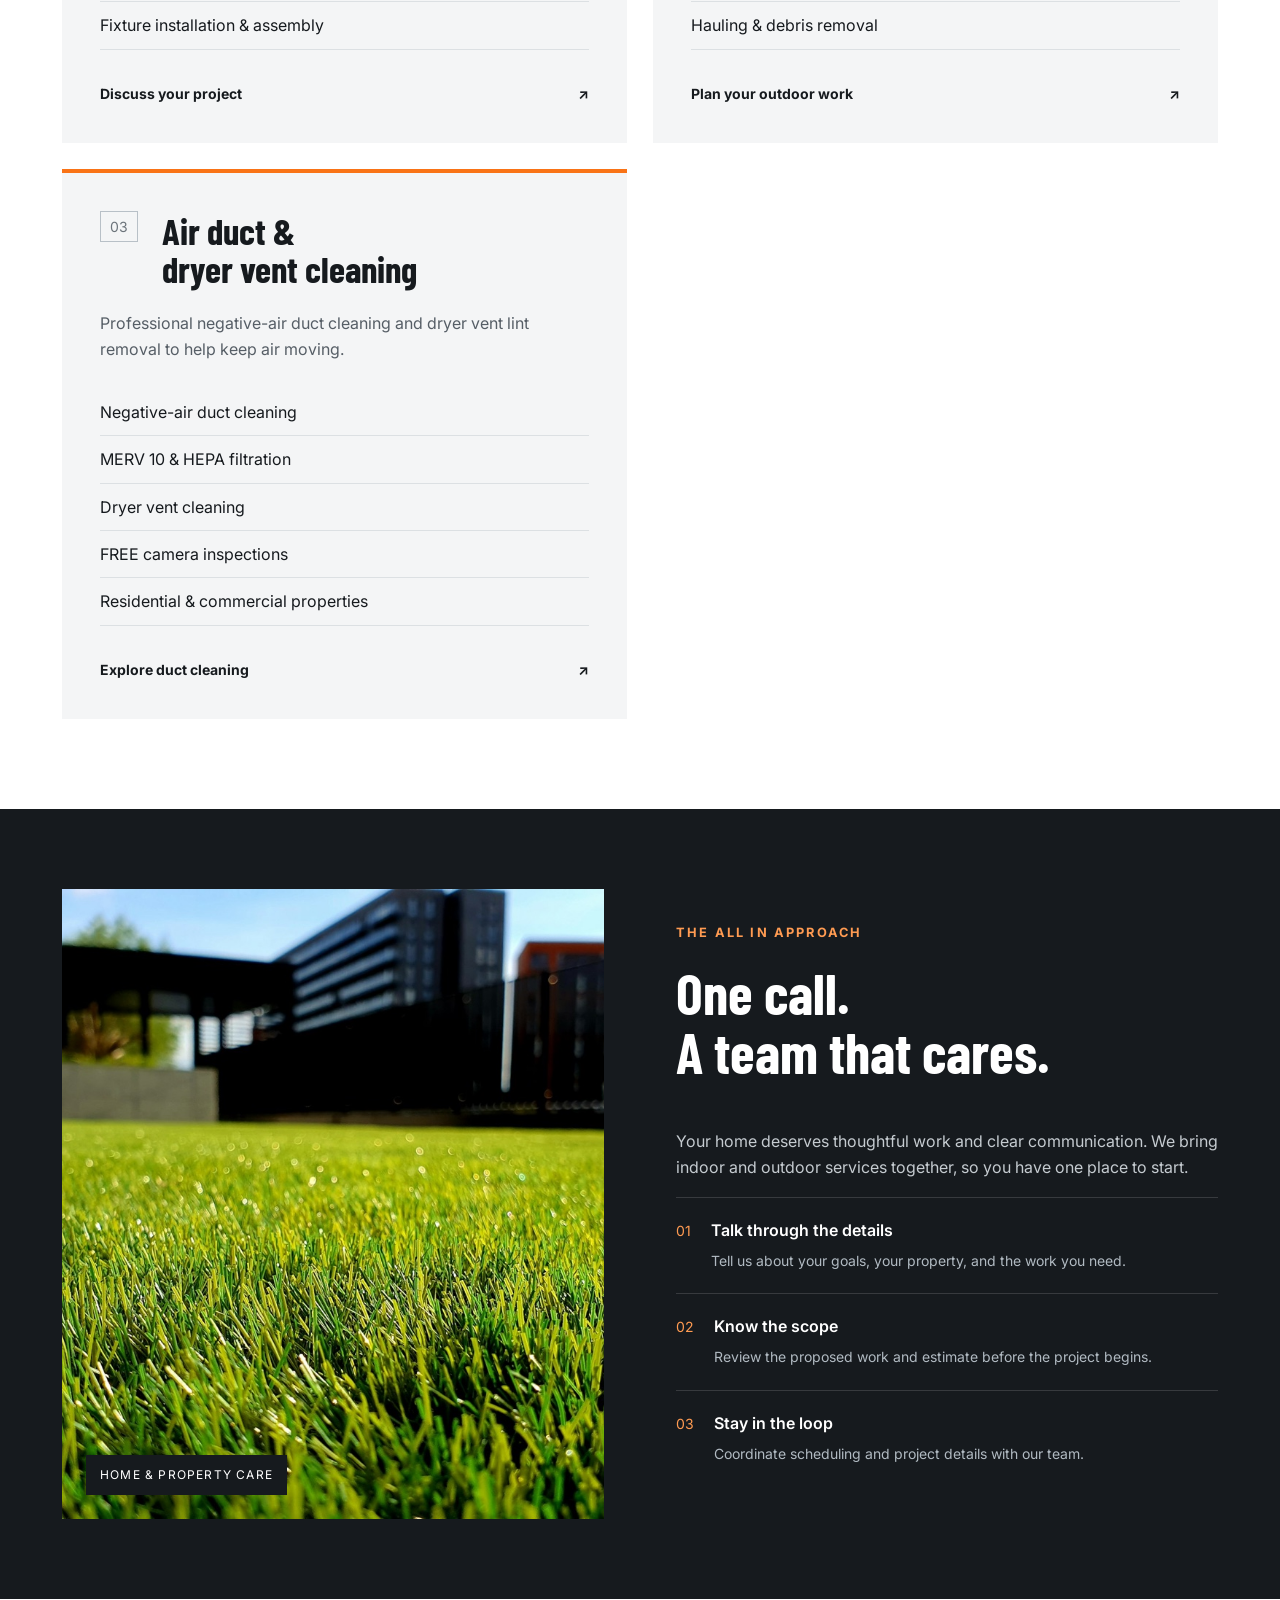
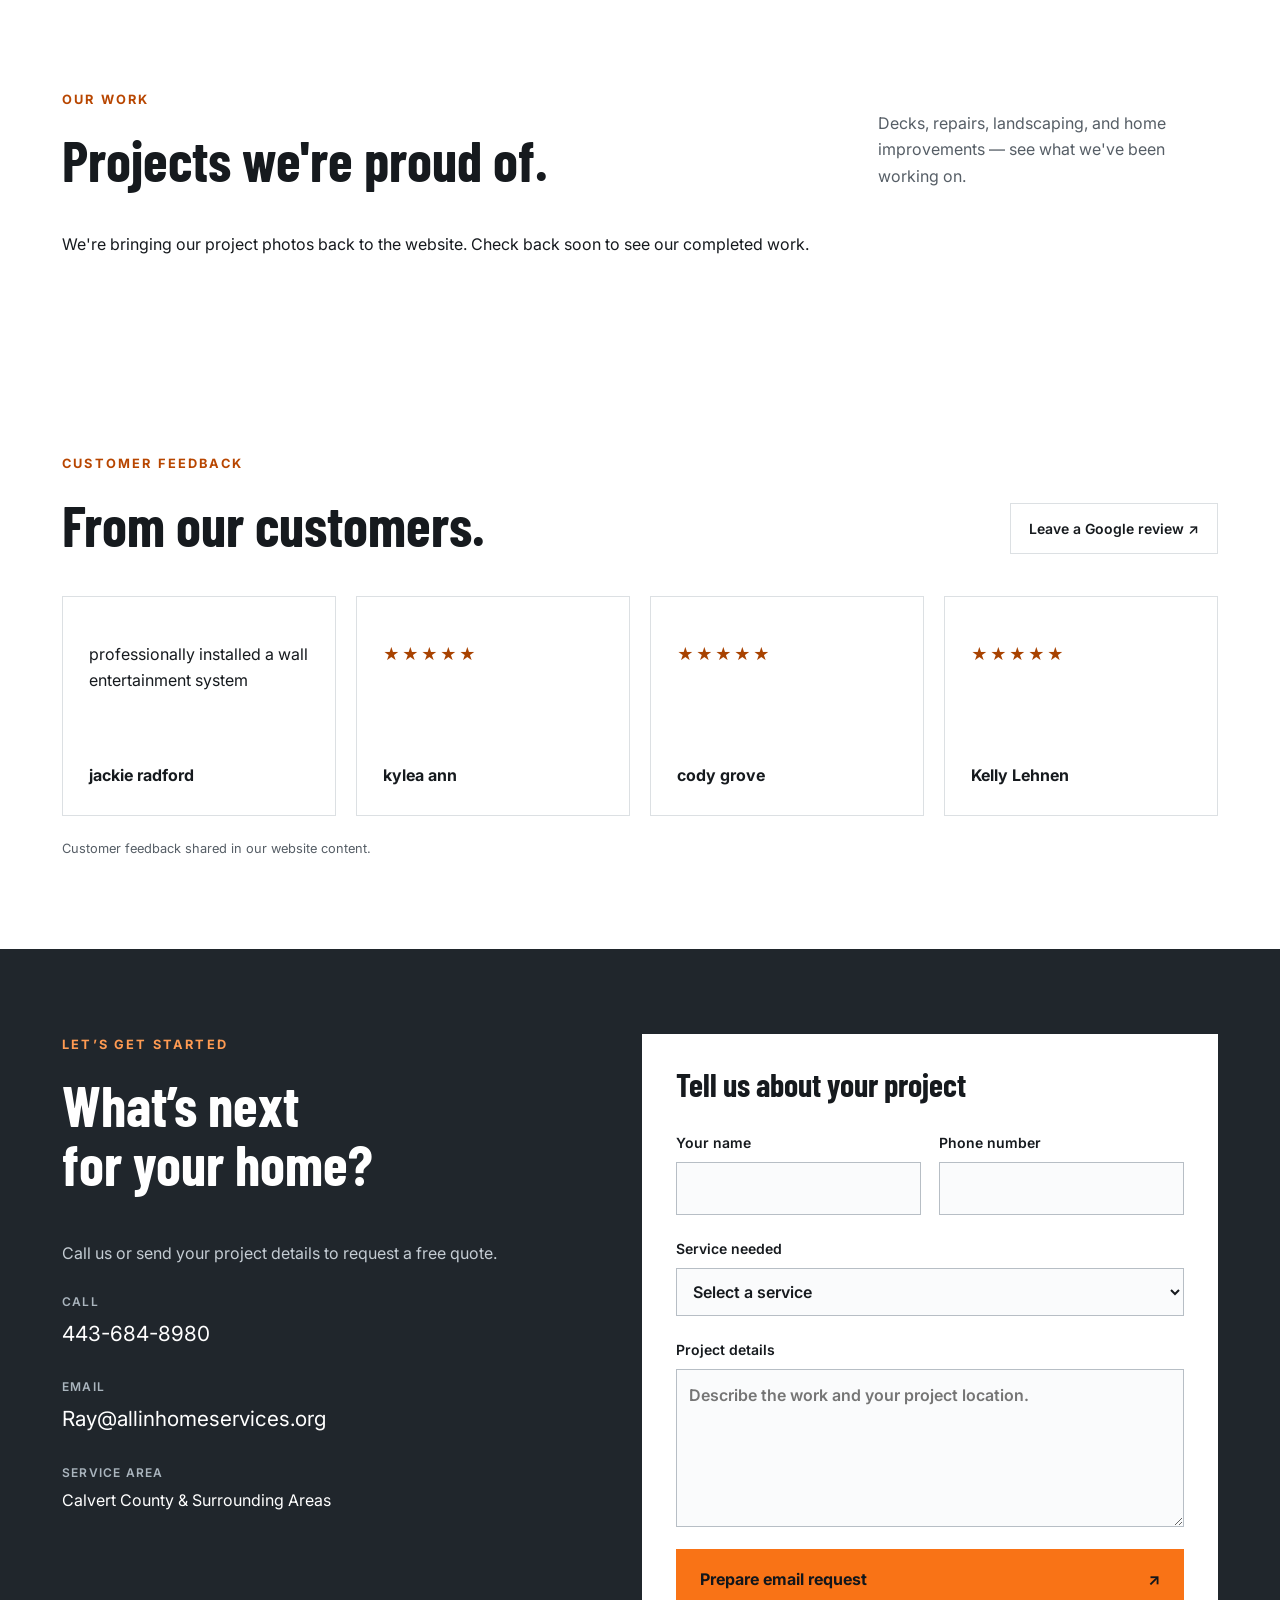
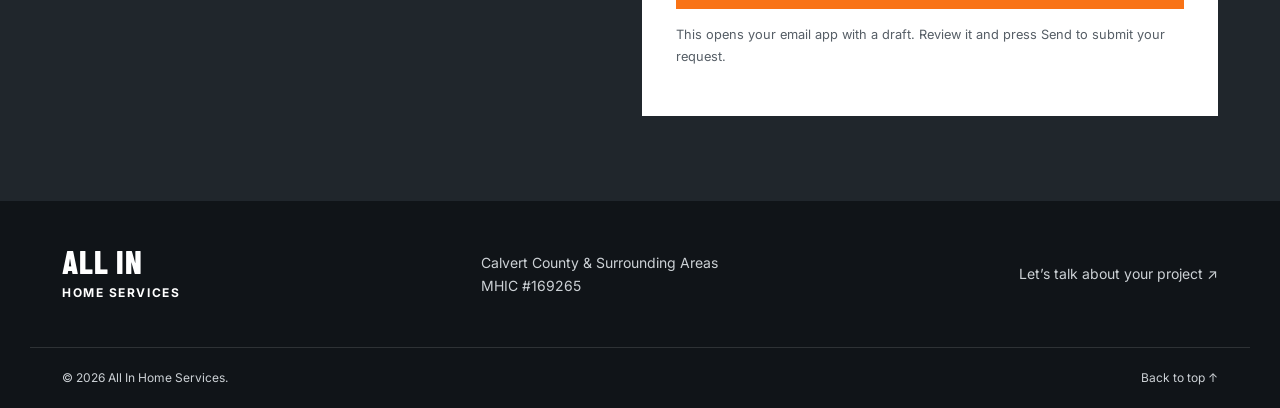
==== commit 91161213: "Restore Our Work gallery on All In Home Services website" ====
--- a/index.html
+++ b/index.html
@@ -10,11 +10,16 @@
 <body>
 <a class="skip" href="#main">Skip to content</a>
 <div class="license">MARYLAND HOME IMPROVEMENT CONTRACTOR <span>MHIC #169265</span></div>
-<header><div class="wrap header-row"><a href="#" class="brand" aria-label="All In Home Services home"><img id="logo" src="assets/logo.png" width="64" height="64" alt=""><span>ALL IN<small>HOME SERVICES</small></span></a><button id="menu-toggle" aria-expanded="false" aria-controls="navigation">Menu</button><nav id="navigation" aria-label="Main navigation"><a href="#services">Services</a><a href="air-duct-cleaning.html">Duct Cleaning</a><a href="#about">Why All In</a><a href="#reviews">Reviews</a><a href="#contact">Contact</a></nav><a class="header-call" data-phone href="tel:4436848980">443-684-8980</a></div></header>
+<header><div class="wrap header-row"><a href="#" class="brand" aria-label="All In Home Services home"><img id="logo" src="assets/logo.png" width="64" height="64" alt=""><span>ALL IN<small>HOME SERVICES</small></span></a><button id="menu-toggle" aria-expanded="false" aria-controls="navigation">Menu</button><nav id="navigation" aria-label="Main navigation"><a href="#services">Services</a><a href="air-duct-cleaning.html">Duct Cleaning</a><a href="#about">Why All In</a><a href="#gallery">Our Work</a><a href="#reviews">Reviews</a><a href="#contact">Contact</a></nav><a class="header-call" data-phone href="tel:4436848980">443-684-8980</a></div></header>
 <main id="main">
 <section class="hero"><img src="assets/hero.jpg" alt="Home improvement tools and electrical work" class="hero-image" fetchpriority="high"><div class="wrap hero-content"><p class="eyebrow">CALVERT COUNTY &amp; SURROUNDING AREAS</p><h1>Your home.<br>Our mission.<br><span>All In.</span></h1><p class="hero-description">Home improvements, everyday repairs, and outdoor care. One local team for the place you call home.</p><div class="actions"><a href="#contact" class="button">Request a free quote <span aria-hidden="true">↗</span></a><a href="#services" class="text-link">Explore our services</a></div><div class="hero-bottom"><span>Licensed &amp; insured</span><span>Indoor &amp; outdoor services</span></div></div></section>
 <section id="services" class="section wrap"><div class="section-heading"><div><p class="eyebrow">WHAT WE DO</p><h2>Care for your home.<br>Inside and out.</h2></div><p>From a room that needs updating to a yard that needs attention, tell us what you have in mind.</p></div><div class="services-grid"><article class="service-card"><div class="service-top"><span class="number">01</span><h3>Home improvements<br>&amp; repairs</h3></div><p>Make your space work better with practical improvements and a finished look.</p><ul><li>Kitchen &amp; bathroom remodeling</li><li>Flooring installation</li><li>Drywall repairs &amp; painting</li><li>Decks &amp; general home repairs</li><li>Fixture installation &amp; assembly</li></ul><a class="service-link" href="#contact" data-service="Home improvements & repairs">Discuss your project <span aria-hidden="true">↗</span></a></article><article class="service-card outdoor"><div class="service-top"><span class="number">02</span><h3>Landscaping<br>&amp; outdoor care</h3></div><p>Keep your property looking its best, through seasonal upkeep and outdoor improvements.</p><ul><li>Lawn mowing &amp; edging</li><li>Mulching &amp; garden bed maintenance</li><li>Spring &amp; fall cleanups</li><li>Hardscaping &amp; pavers</li><li>Hauling &amp; debris removal</li></ul><a class="service-link" href="#contact" data-service="Landscaping & outdoor care">Plan your outdoor work <span aria-hidden="true">↗</span></a></article><article class="service-card"><div class="service-top"><span class="number">03</span><h3>Air duct &amp;<br>dryer vent cleaning</h3></div><p>Professional negative-air duct cleaning and dryer vent lint removal to help keep air moving.</p><ul><li>Negative-air duct cleaning</li><li>MERV 10 &amp; HEPA filtration</li><li>Dryer vent cleaning</li><li>FREE camera inspections</li><li>Residential &amp; commercial properties</li></ul><a class="service-link" href="air-duct-cleaning.html">Explore duct cleaning <span aria-hidden="true">↗</span></a></article></div></section>
 <section id="about" class="about"><div class="wrap about-grid"><div class="about-photo"><img src="assets/outdoor.jpg" loading="lazy" alt="Landscaping and lawn care" width="900" height="900"><span>HOME &amp; PROPERTY CARE</span></div><div class="about-copy"><p class="eyebrow">THE ALL IN APPROACH</p><h2>One call.<br>A team that cares.</h2><p>Your home deserves thoughtful work and clear communication. We bring indoor and outdoor services together, so you have one place to start.</p><div class="principle"><span>01</span><div><h3>Talk through the details</h3><p>Tell us about your goals, your property, and the work you need.</p></div></div><div class="principle"><span>02</span><div><h3>Know the scope</h3><p>Review the proposed work and estimate before the project begins.</p></div></div><div class="principle"><span>03</span><div><h3>Stay in the loop</h3><p>Coordinate scheduling and project details with our team.</p></div></div></div></div></section>
+<section id="gallery" class="section wrap">
+  <div class="section-heading"><div><p class="eyebrow">OUR WORK</p><h2>Projects we're proud of.</h2></div><p>Decks, repairs, landscaping, and home improvements — see what we've been working on.</p></div>
+  <div id="project-gallery" class="gallery-grid" aria-live="polite"></div>
+  <p id="gallery-status" class="gallery-status">We're bringing our project photos back to the website. Check back soon to see our completed work.</p>
+</section>
 <section id="reviews" class="section wrap"><div class="section-heading"><div><p class="eyebrow">CUSTOMER FEEDBACK</p><h2>From our customers.</h2></div><a class="outline-button" href="https://g.page/r/CQJkM1K5t_hLEBI/review" target="_blank" rel="noopener noreferrer">Leave a Google review <span aria-hidden="true">↗</span></a></div><div id="review-list" class="review-grid"></div><p class="review-note">Customer feedback shared in our website content.</p></section>
 <section id="contact" class="contact"><div class="wrap contact-grid"><div><p class="eyebrow">LET’S GET STARTED</p><h2>What’s next<br>for your home?</h2><p>Call us or send your project details to request a free quote.</p><div class="contact-detail"><span>CALL</span><a data-phone href="tel:4436848980">443-684-8980</a></div><div class="contact-detail"><span>EMAIL</span><a data-email href="mailto:Ray@allinhomeservices.org">Ray@allinhomeservices.org</a></div><div class="contact-detail"><span>SERVICE AREA</span><p id="service-area">Calvert County &amp; Surrounding Areas</p></div></div><form id="quote-form"><h3>Tell us about your project</h3><div class="form-row"><label>Your name<input name="name" autocomplete="name" required maxlength="120"></label><label>Phone number<input name="phone" type="tel" autocomplete="tel" required maxlength="40"></label></div><label>Service needed<select id="service-select" name="service" required><option value="">Select a service</option><option>Home improvements &amp; repairs</option><option>Landscaping &amp; outdoor care</option><option>Air duct &amp; dryer vent cleaning</option><option>Other</option></select></label><label>Project details<textarea name="message" rows="5" placeholder="Describe the work and your project location." required maxlength="3000"></textarea></label><button class="button" type="submit">Prepare email request <span aria-hidden="true">↗</span></button><p class="form-note">This opens your email app with a draft. Review it and press Send to submit your request.</p><p id="form-status" role="status"></p></form></div></section>
 </main>
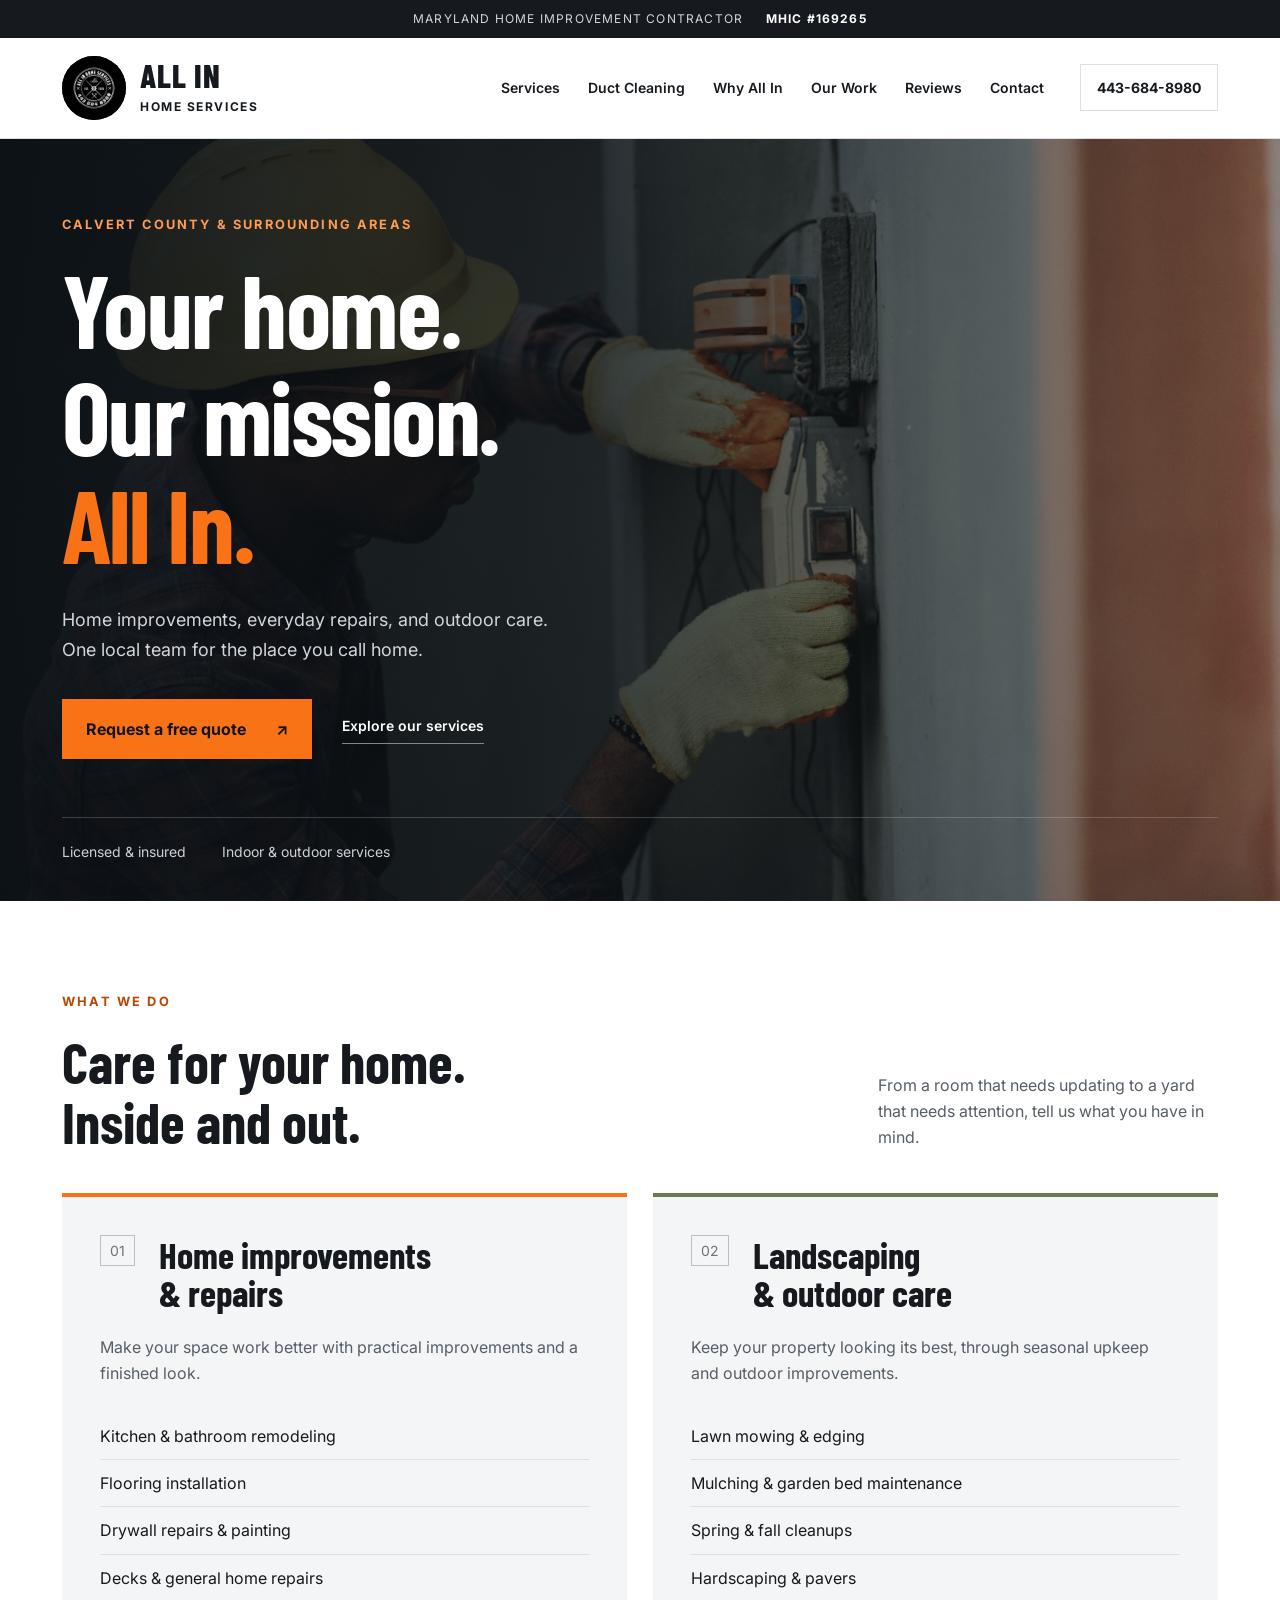
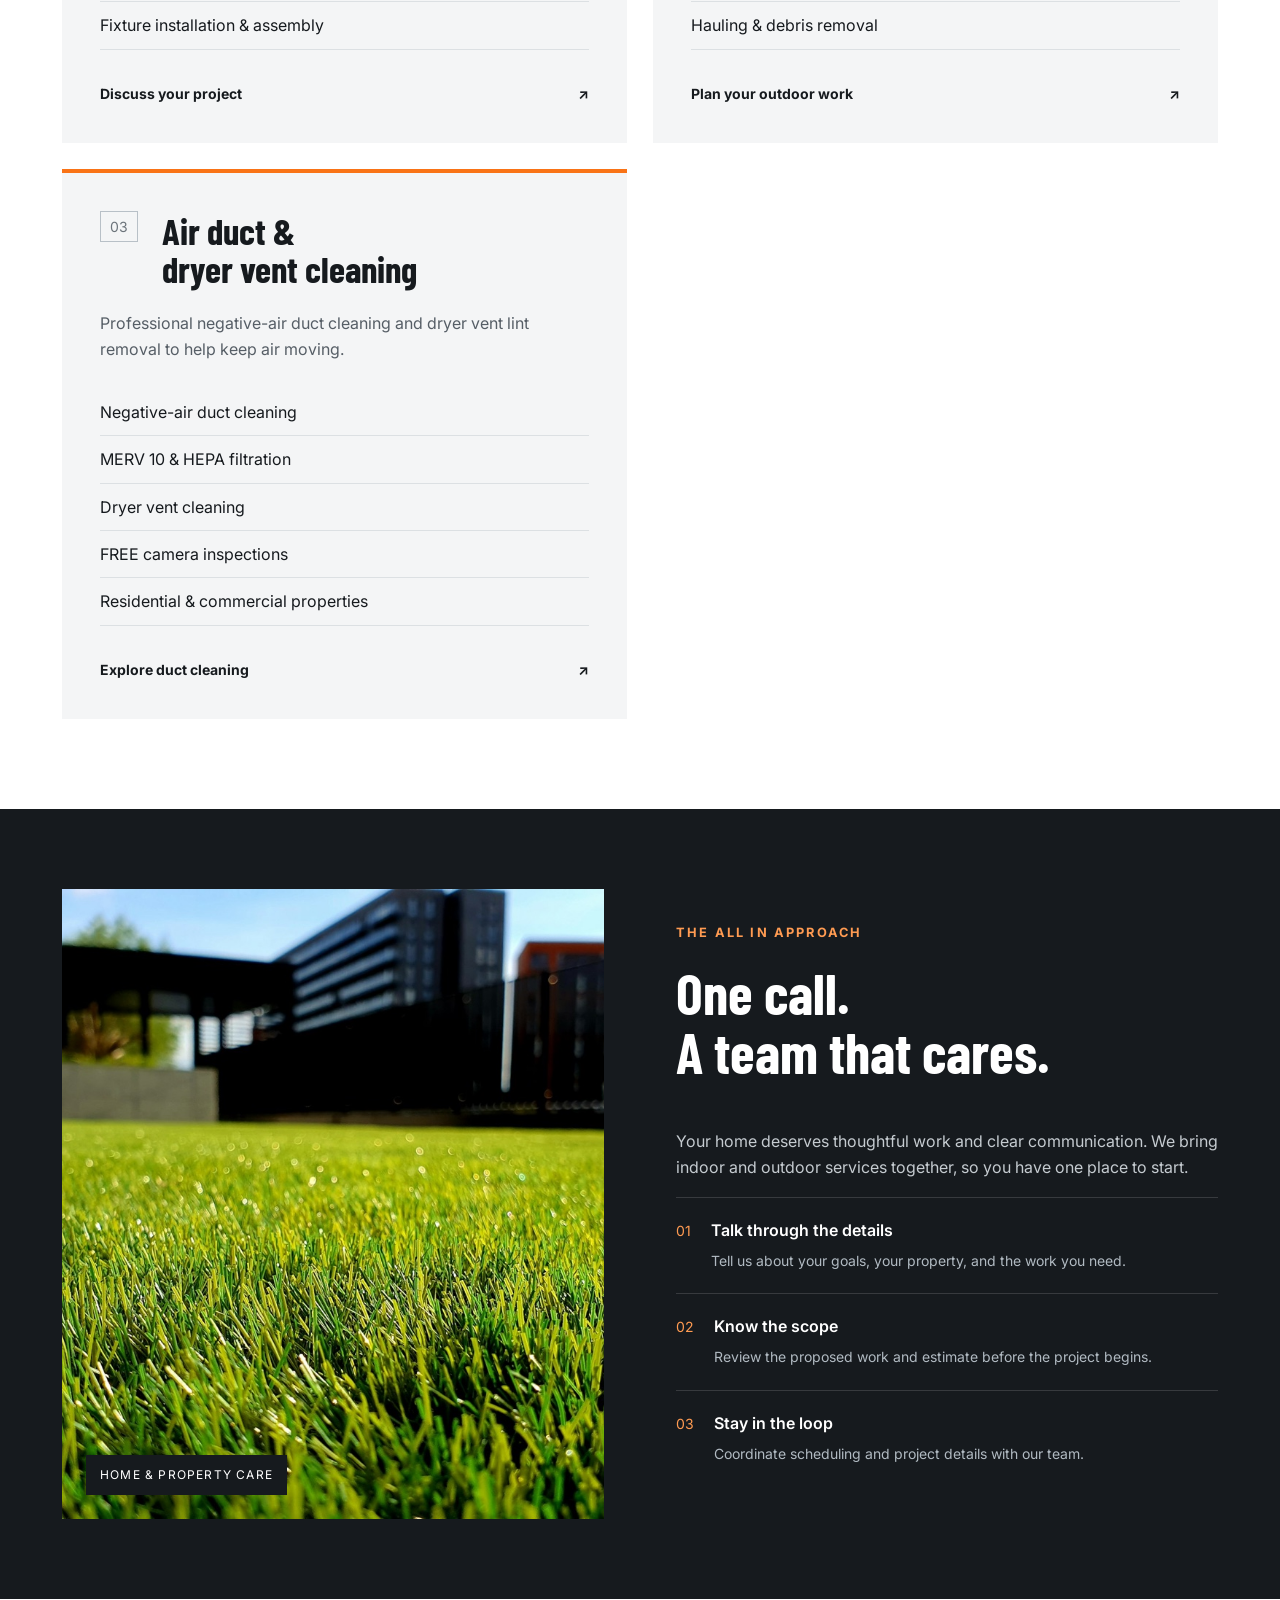
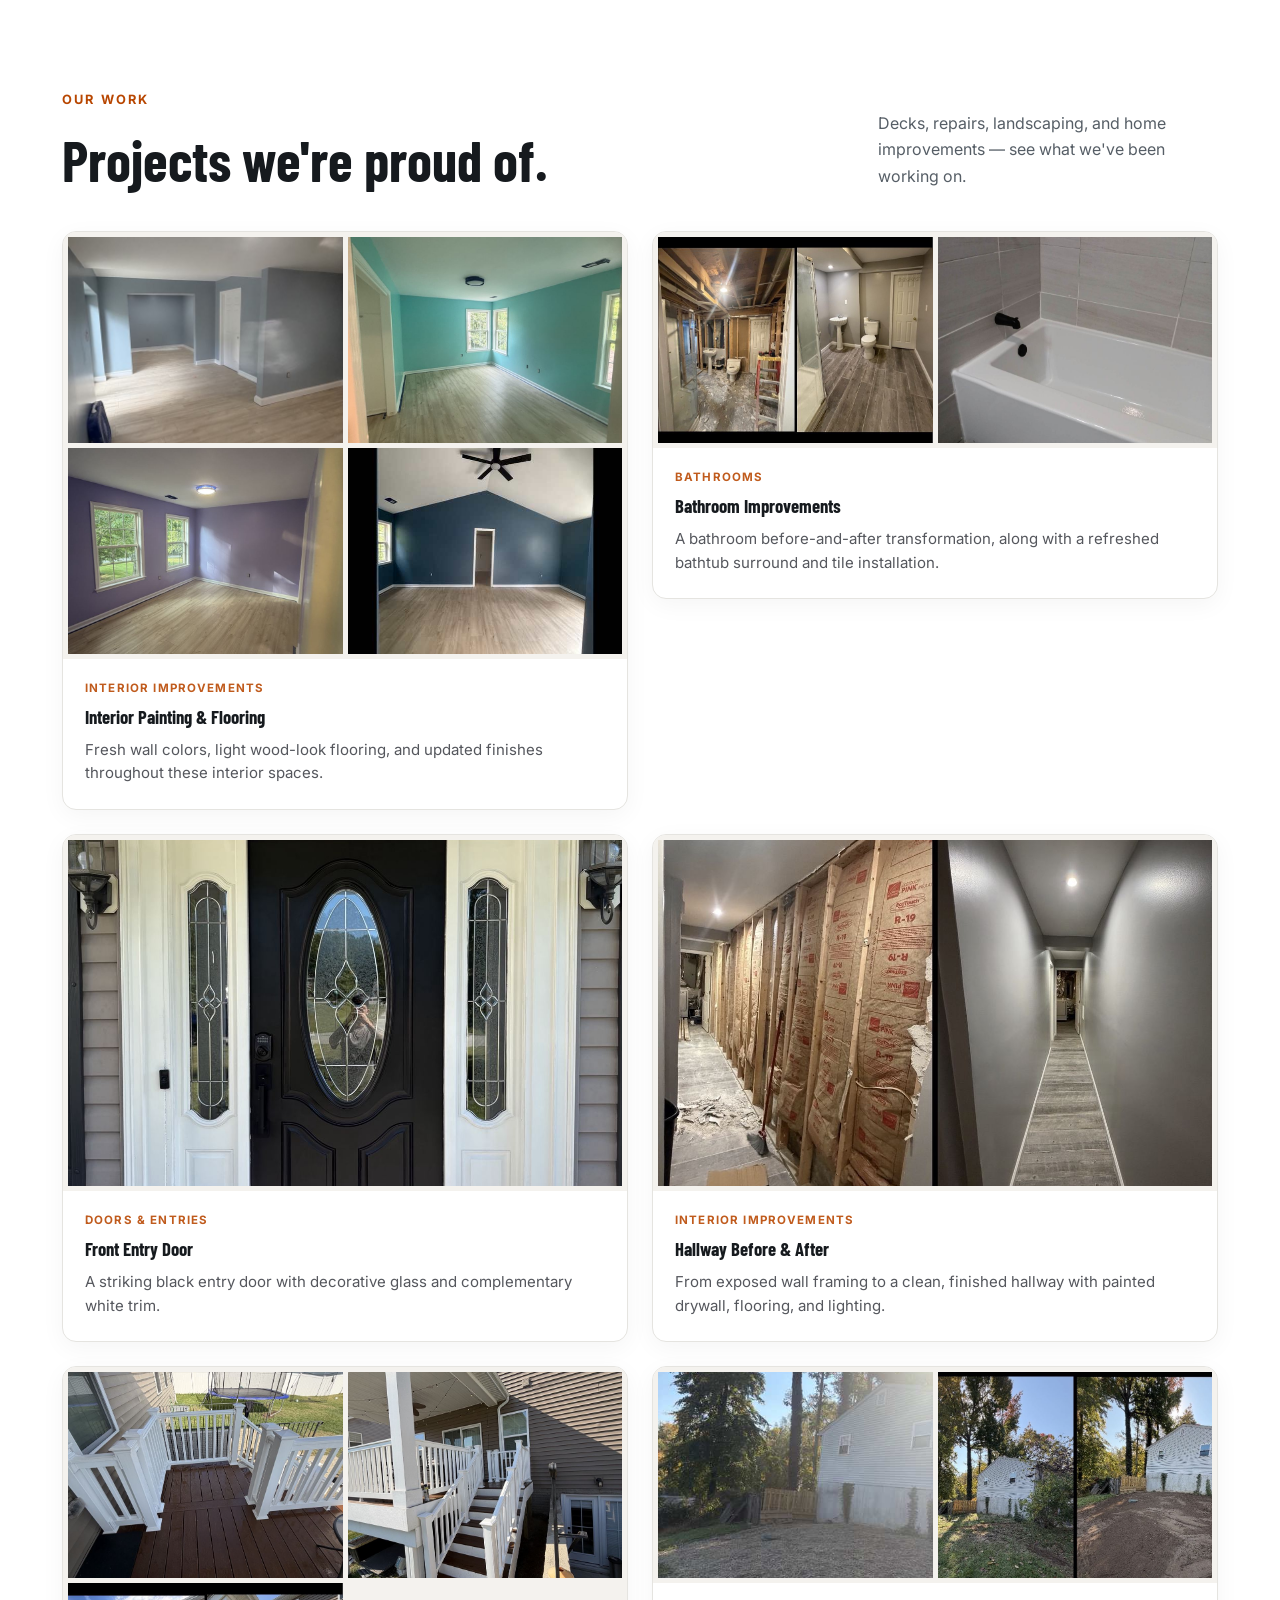
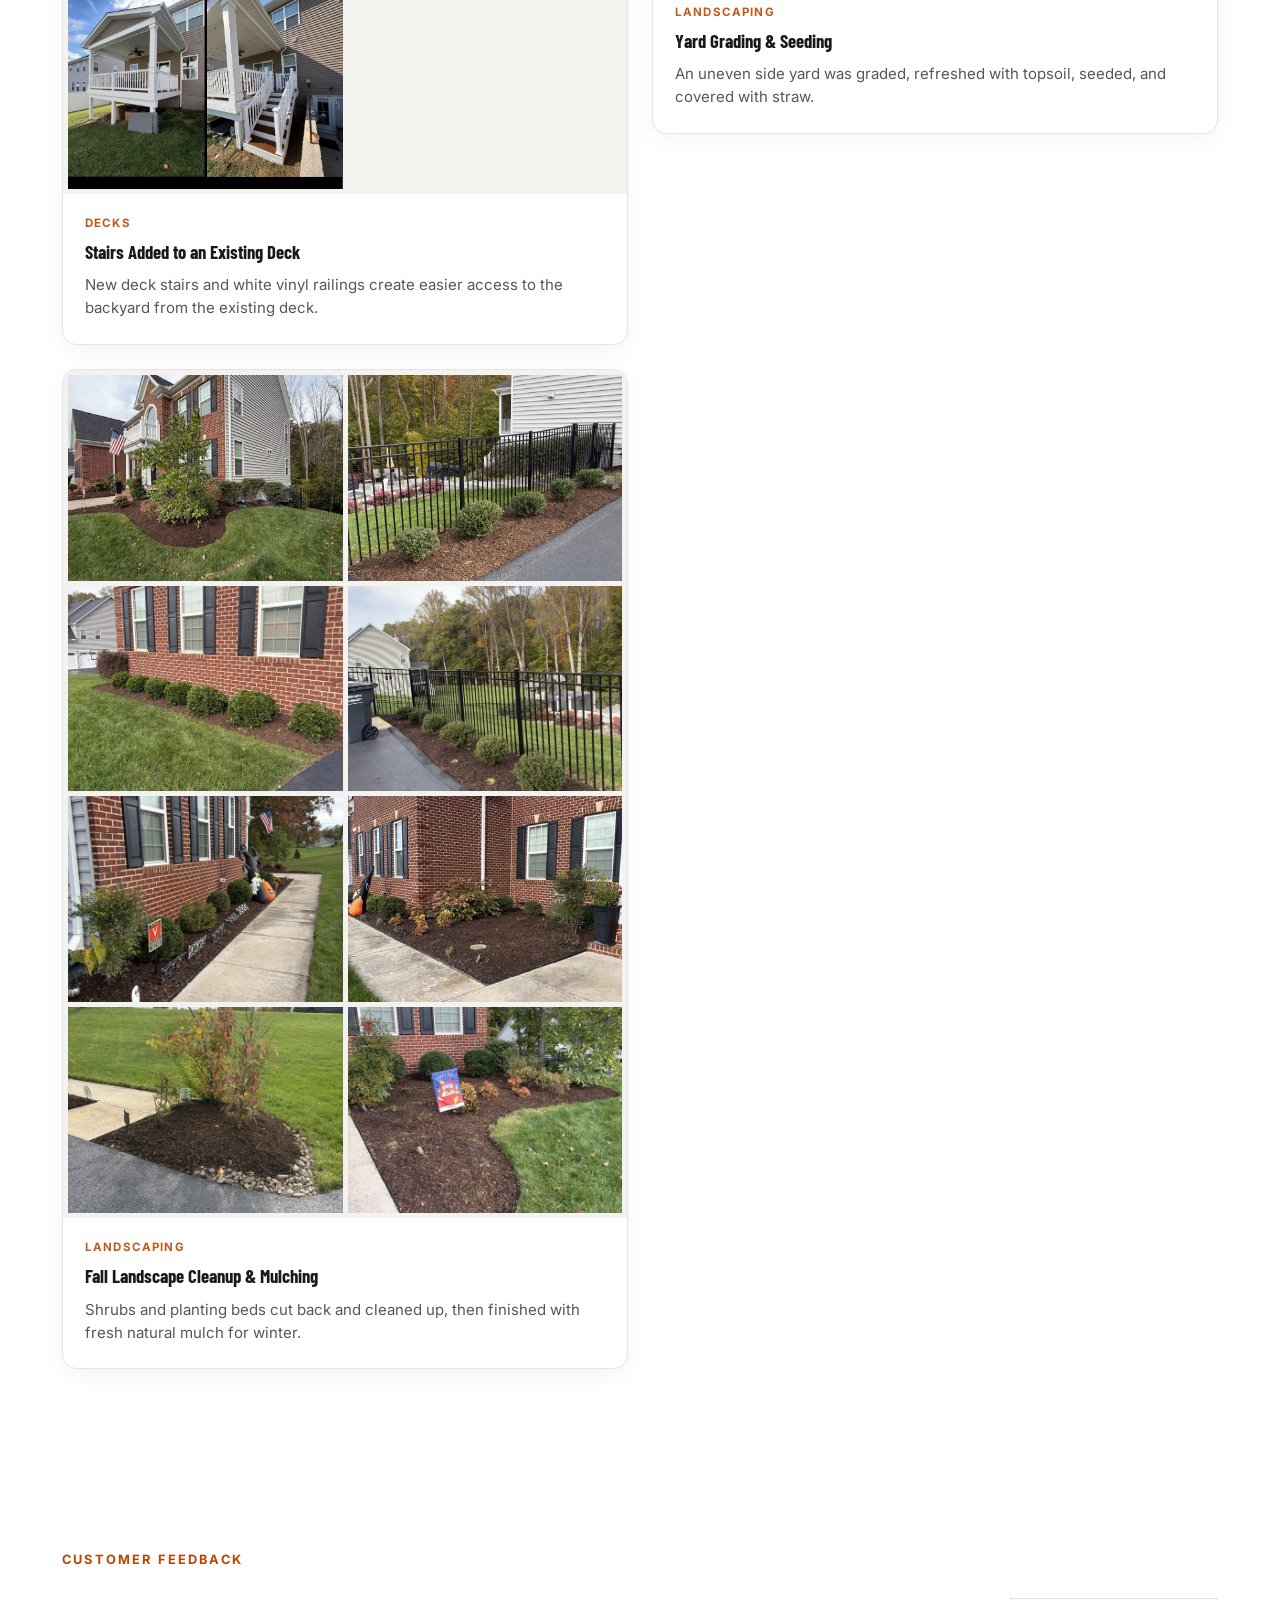
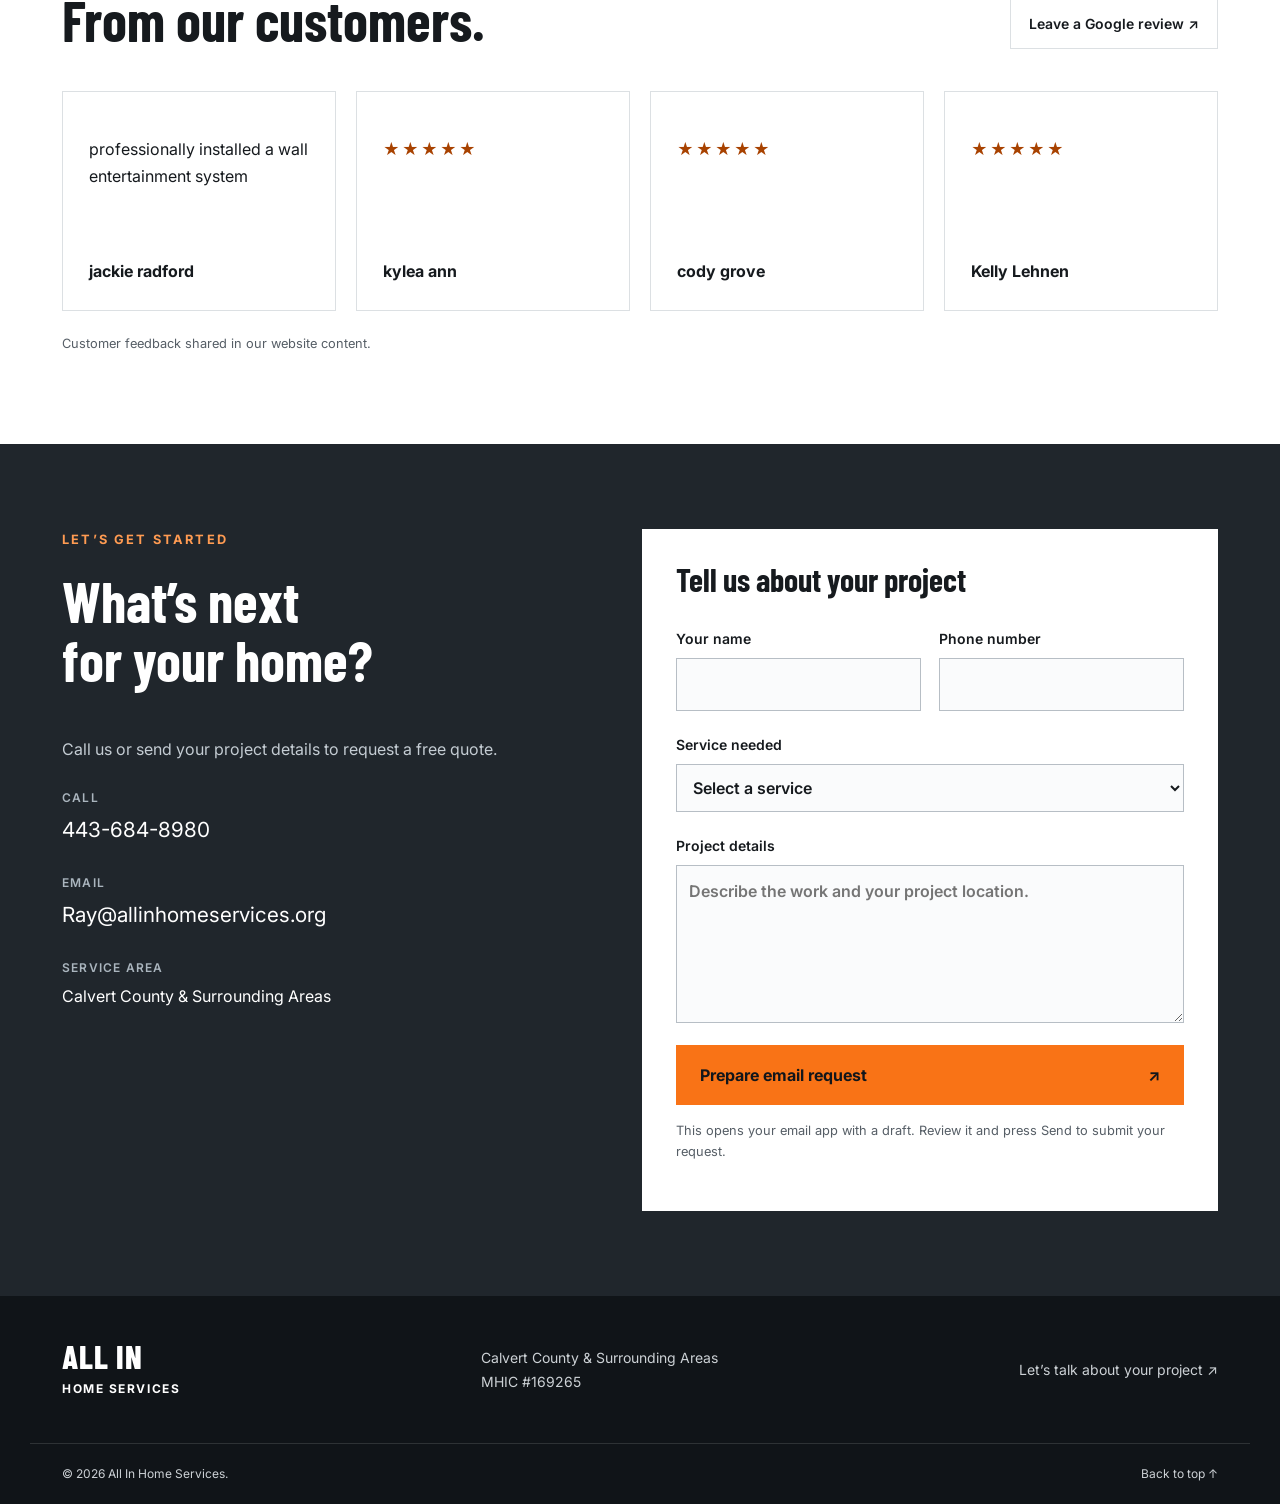
==== commit 39f67454: "Publish 21 real project photos in restored website portfolio" ====
--- a/index.html
+++ b/index.html
@@ -24,6 +24,7 @@
 <section id="contact" class="contact"><div class="wrap contact-grid"><div><p class="eyebrow">LET’S GET STARTED</p><h2>What’s next<br>for your home?</h2><p>Call us or send your project details to request a free quote.</p><div class="contact-detail"><span>CALL</span><a data-phone href="tel:4436848980">443-684-8980</a></div><div class="contact-detail"><span>EMAIL</span><a data-email href="mailto:Ray@allinhomeservices.org">Ray@allinhomeservices.org</a></div><div class="contact-detail"><span>SERVICE AREA</span><p id="service-area">Calvert County &amp; Surrounding Areas</p></div></div><form id="quote-form"><h3>Tell us about your project</h3><div class="form-row"><label>Your name<input name="name" autocomplete="name" required maxlength="120"></label><label>Phone number<input name="phone" type="tel" autocomplete="tel" required maxlength="40"></label></div><label>Service needed<select id="service-select" name="service" required><option value="">Select a service</option><option>Home improvements &amp; repairs</option><option>Landscaping &amp; outdoor care</option><option>Air duct &amp; dryer vent cleaning</option><option>Other</option></select></label><label>Project details<textarea name="message" rows="5" placeholder="Describe the work and your project location." required maxlength="3000"></textarea></label><button class="button" type="submit">Prepare email request <span aria-hidden="true">↗</span></button><p class="form-note">This opens your email app with a draft. Review it and press Send to submit your request.</p><p id="form-status" role="status"></p></form></div></section>
 </main>
 <footer><div class="wrap footer-top"><a class="brand" href="#">ALL IN <small>HOME SERVICES</small></a><p>Calvert County &amp; Surrounding Areas<br>MHIC #169265</p><a href="#contact">Let’s talk about your project ↗</a></div><div class="wrap footer-bottom"><span>© <span id="year">2026</span> All In Home Services.</span><a href="#main">Back to top ↑</a></div></footer>
+<script type="application/json" id="project-gallery-data">[{"title":"Interior Painting & Flooring","category":"Interior Improvements","description":"Fresh wall colors, light wood-look flooring, and updated finishes throughout these interior spaces.","images":["assets/gallery/interior-main.jpg","assets/gallery/interior-turquoise.jpg","assets/gallery/interior-lavender.jpg","assets/gallery/interior-blue.jpg"]},{"title":"Bathroom Improvements","category":"Bathrooms","description":"A bathroom before-and-after transformation, along with a refreshed bathtub surround and tile installation.","images":["assets/gallery/bath-beforeafter.jpg","assets/gallery/tub-tile.jpg"]},{"title":"Front Entry Door","category":"Doors & Entries","description":"A striking black entry door with decorative glass and complementary white trim.","images":["assets/gallery/front-door.jpg"]},{"title":"Hallway Before & After","category":"Interior Improvements","description":"From exposed wall framing to a clean, finished hallway with painted drywall, flooring, and lighting.","images":["assets/gallery/hall-beforeafter.jpg"]},{"title":"Stairs Added to an Existing Deck","category":"Decks","description":"New deck stairs and white vinyl railings create easier access to the backyard from the existing deck.","images":["assets/gallery/deck1.jpg","assets/gallery/deck2.jpg","assets/gallery/deck3.jpg"]},{"title":"Yard Grading & Seeding","category":"Landscaping","description":"An uneven side yard was graded, refreshed with topsoil, seeded, and covered with straw.","images":["assets/gallery/grading1.jpg","assets/gallery/grading2.jpg"]},{"title":"Fall Landscape Cleanup & Mulching","category":"Landscaping","description":"Shrubs and planting beds cut back and cleaned up, then finished with fresh natural mulch for winter.","images":["assets/gallery/mulch1.jpg","assets/gallery/mulch2.jpg","assets/gallery/mulch3.jpg","assets/gallery/mulch4.jpg","assets/gallery/mulch5.jpg","assets/gallery/mulch6.jpg","assets/gallery/mulch7.jpg","assets/gallery/mulch8.jpg"]}]</script>
 <script type="application/json" id="content-snapshot">[
   {
     "id": "logo",
--- a/style.css
+++ b/style.css
@@ -1,3 +1,30 @@
 @import url('https://fonts.googleapis.com/css2?family=Barlow+Condensed:wght@600;700;800&family=Inter:wght@400;500;600;700&display=swap');
 :root{--ink:#161a1e;--orange:#f97316;--paper:#f4f5f6;--muted:#565e66;--border:#dce0e3}*{box-sizing:border-box}html{scroll-behavior:smooth;scroll-padding-top:100px}body{margin:0;font:1rem/1.65 Inter,Arial,sans-serif;color:var(--ink);background:#fff}a{color:inherit;text-decoration:none}button,input,textarea,select{font:inherit}button,a,input,textarea,select{-webkit-tap-highlight-color:transparent}a:focus-visible,button:focus-visible,input:focus-visible,textarea:focus-visible,select:focus-visible{outline:3px solid #e95d00;outline-offset:5px}img{display:block;max-width:100%}.wrap{max-width:1220px;margin:auto;padding-inline:32px}.license{background:var(--ink);color:#d2d6db;text-align:center;padding:9px 16px;font-size:.75rem;letter-spacing:.1em}.license span{color:#fff;margin-left:18px;font-weight:700}header{position:sticky;top:0;z-index:5;background:#fff;border-bottom:1px solid var(--border)}.header-row{display:flex;align-items:center;gap:36px;min-height:100px}.brand{display:flex;align-items:center;gap:14px;font:800 2rem/.95 'Barlow Condensed',Impact,sans-serif;letter-spacing:.03em}.brand small{display:block;font:700 .75rem/1.6 Inter,Arial,sans-serif;letter-spacing:.13em;margin-top:7px}.brand img{border-radius:50%;object-fit:contain;background:#111}nav{display:flex;gap:28px;margin-left:auto;font-size:.875rem;font-weight:600}nav a:hover{color:#b84600}.header-call{font-weight:700;border:1px solid var(--border);padding:11px 16px;font-size:.875rem}#menu-toggle{display:none}.skip{position:absolute;top:-100px;background:#fff;padding:15px;z-index:20}.skip:focus{top:0}.hero{position:relative;isolation:isolate;background:#151a20;color:#fff;min-height:720px;overflow:hidden}.hero-image{position:absolute;inset:0;width:100%;height:100%;object-fit:cover;object-position:72% center;z-index:-2}.hero:after{content:'';position:absolute;inset:0;background:linear-gradient(90deg,rgba(10,15,20,.95),rgba(10,15,20,.78) 45%,rgba(10,15,20,.24));z-index:-1}.hero-content{padding-top:75px;padding-bottom:38px}.eyebrow{font-size:.8rem;letter-spacing:.17em;font-weight:700;margin:0 0 20px;color:#b84600}.hero .eyebrow,.about .eyebrow,.contact .eyebrow{color:#ff9b52}h1,h2,h3,p{margin-top:0}h1,h2,h3{font-family:'Barlow Condensed',Impact,'Arial Narrow',sans-serif;font-weight:700;line-height:1.05}h1{font-size:clamp(4.2rem,8vw,7rem);letter-spacing:-.015em;margin-bottom:28px}h1 span{color:var(--orange)}.hero-description{max-width:510px;font-size:1.125rem;color:#d2d6db}.actions{display:flex;align-items:center;gap:30px;margin-top:34px}.button{display:inline-flex;align-items:center;justify-content:space-between;gap:30px;background:var(--orange);color:#12161b;font-weight:700;padding:17px 24px;border:0;cursor:pointer;min-height:54px}.button:hover{background:#ff923f}.text-link{font-weight:600;border-bottom:1px solid #82868b;padding-bottom:5px;font-size:.875rem}.hero-bottom{display:flex;gap:36px;margin-top:58px;border-top:1px solid #ffffff30;padding-top:22px;font-size:.875rem;color:#cdd1d5}.section{padding-block:90px}.section-heading{display:flex;align-items:flex-end;justify-content:space-between;gap:40px;margin-bottom:42px}.section-heading h2{margin:0}h2{font-size:clamp(2.8rem,4.4vw,4rem)}.section-heading>p{max-width:340px;margin:0;color:var(--muted)}.services-grid{display:grid;grid-template-columns:1fr 1fr;gap:26px}.service-card{background:var(--paper);padding:38px;border-top:4px solid var(--orange)}.service-top{display:flex;gap:24px;align-items:flex-start}.number{font-size:.875rem;color:#6c747b;border:1px solid #b8c0c7;padding:3px 9px}.service-card h3{font-size:2.3rem;margin-bottom:22px}.service-card p{color:var(--muted)}.service-card ul{list-style:none;padding:0;margin:26px 0 32px}.service-card li{border-bottom:1px solid var(--border);padding:10px 0}.service-link{display:flex;justify-content:space-between;font-weight:700;font-size:.875rem}.outdoor{border-top-color:#687b4e}.about{background:var(--ink);color:#fff;padding-block:80px}.about-grid{display:grid;grid-template-columns:1fr 1fr;gap:72px;align-items:center}.about-photo{position:relative}.about-photo img{height:630px;width:100%;object-fit:cover}.about-photo>span{position:absolute;left:24px;bottom:24px;background:var(--ink);padding:10px 14px;font-size:.75rem;letter-spacing:.1em}.about-copy>p{color:#c5cbd0}.principle{display:flex;gap:20px;padding:21px 0;border-top:1px solid #ffffff24}.principle>span{color:#ff9b52;font-size:.875rem}.principle h3{font:600 1rem/1.4 Inter,Arial,sans-serif;margin-bottom:8px}.principle p{margin:0;color:#b1bac2;font-size:.875rem}.outline-button{border:1px solid var(--border);padding:13px 18px;font-size:.875rem;font-weight:600;white-space:nowrap}.review-grid{display:grid;grid-template-columns:repeat(4,1fr);gap:20px}.review-card{border:1px solid var(--border);padding:26px;display:flex;flex-direction:column;min-height:220px}.review-card blockquote{margin:18px 0 26px;flex:1}.stars{color:#a84200;letter-spacing:.12em}.review-name{font-weight:700}.review-note{margin:22px 0 0;color:var(--muted);font-size:.8rem}.contact{background:#20262c;color:#fff;padding-block:85px}.contact-grid{display:grid;grid-template-columns:1fr 1.15fr;gap:80px}.contact-grid>div>p{color:#c4ccd3}.contact-detail{margin-top:26px}.contact-detail>span{display:block;color:#aab5be;font-size:.75rem;letter-spacing:.1em;font-weight:600;margin-bottom:5px}.contact-detail>a{font-size:1.3rem;overflow-wrap:anywhere}.contact-detail p{margin:0}form{background:white;padding:34px;color:var(--ink)}form h3{font-size:2rem;margin-bottom:30px}label{display:block;font-weight:600;font-size:.875rem;margin-bottom:22px}input,textarea,select{display:block;width:100%;margin-top:8px;padding:12px;border:1px solid #b7bec5;background:#fafbfc;border-radius:0;color:var(--ink);font-size:1rem}textarea{resize:vertical}.form-row{display:grid;grid-template-columns:1fr 1fr;gap:18px}form .button{width:100%}.form-note,#form-status{font-size:.8rem;color:var(--muted);margin:15px 0 0}footer{background:#101418;color:#ccd1d5}.footer-top{padding-block:45px;display:flex;justify-content:space-between;align-items:center;gap:32px}.footer-top .brand{display:block;color:#fff}.footer-top p{margin:0;font-size:.875rem}.footer-top>a:last-child{font-size:.875rem}.footer-bottom{padding-block:20px;border-top:1px solid #ffffff20;display:flex;justify-content:space-between;font-size:.75rem}
 @media(max-width:1000px){.header-row{gap:20px}.header-call{display:none}.about-grid,.contact-grid{gap:40px}.review-grid{grid-template-columns:1fr 1fr}.about-photo img{height:580px}}@media(max-width:720px){.wrap{padding-inline:22px}.license{font-size:.65rem;letter-spacing:.03em}.license span{margin-left:6px}.header-row{min-height:82px;flex-wrap:wrap}.brand{font-size:1.7rem}.brand img{width:48px;height:48px}#menu-toggle{display:block;margin-left:auto;background:white;border:1px solid var(--border);padding:9px 13px;font-size:.875rem}nav{display:none;width:100%;margin:0;padding:0 0 20px;flex-wrap:wrap;gap:20px}nav.open{display:flex}.hero{min-height:650px}.hero-content{padding-top:50px}.hero-image{object-position:65% center}.hero:after{background:linear-gradient(90deg,#10161bf2,#10161bb3)}h1{font-size:4.5rem}.hero-description{font-size:1rem}.actions{flex-direction:column;align-items:flex-start;gap:20px}.hero-bottom{gap:18px;margin-top:34px;font-size:.75rem}.section{padding-block:60px}.section-heading{display:block}.section-heading>p,.section-heading>.outline-button{display:inline-block;margin-top:24px}.services-grid,.about-grid,.contact-grid{grid-template-columns:1fr}.service-card{padding:26px}.about{padding-block:50px}.about-photo img{height:350px}.about-copy{padding-top:8px}.review-grid{gap:12px}.review-card{padding:18px;min-height:210px}.review-card blockquote{font-size:.875rem}.contact{padding-block:55px}.contact-grid{gap:35px}form{padding:24px}.form-row{grid-template-columns:1fr;gap:0}.footer-top{align-items:flex-start;flex-direction:column;gap:22px}.footer-bottom{gap:20px}}@media(prefers-reduced-motion:reduce){html{scroll-behavior:auto}}@media(max-width:380px){.review-grid{grid-template-columns:1fr}.license{font-size:.6rem}h1{font-size:4rem}.button{gap:18px}}
+
+
+/* Recent project gallery */
+.gallery-grid{display:grid;grid-template-columns:repeat(3,minmax(0,1fr));gap:24px}
+.gallery-card{margin:0;background:#f7f7f5;border:1px solid #e4e4e1;border-radius:12px;overflow:hidden}
+.gallery-card img{display:block;width:100%;height:260px;object-fit:cover;background:#e9e9e5}
+.gallery-card figcaption{display:flex;flex-direction:column;gap:6px;padding:18px 20px}
+.gallery-card figcaption strong{font-size:1.04rem}
+.gallery-card figcaption span{font-size:.91rem;color:#53565a;line-height:1.5}
+.gallery-status{background:#f7f7f5;border:1px solid #e4e4e1;border-radius:12px;padding:32px 28px;color:#53565a;line-height:1.6}
+.gallery-status[hidden]{display:none}
+@media(max-width:850px){.gallery-grid{grid-template-columns:repeat(2,minmax(0,1fr))}}
+@media(max-width:560px){.gallery-grid{grid-template-columns:1fr}.gallery-card img{height:240px}}
+
+/* Portfolio gallery of actual All In Home Services projects */
+.gallery-grid{display:grid;grid-template-columns:repeat(2,minmax(0,1fr));gap:24px;align-items:start}
+.project-card{background:#fff;border:1px solid #e5e4e0;border-radius:14px;overflow:hidden;box-shadow:0 6px 24px rgba(0,0,0,.045)}
+.project-photo-grid{display:grid;grid-template-columns:repeat(2,minmax(0,1fr));gap:5px;padding:5px;background:#f4f2ee}
+.project-photo-grid a{display:block;aspect-ratio:4/3;overflow:hidden;background:#e7e7e3}
+.project-photo-grid a:first-child:nth-last-child(1){grid-column:1/-1;aspect-ratio:16/10}
+.project-photo-grid img{width:100%;height:100%;display:block;object-fit:cover;transition:transform .22s ease}
+.project-photo-grid a:hover img{transform:scale(1.035)}
+.project-copy{padding:20px 22px 24px}
+.project-category{display:block;color:#c05b1d;font-weight:700;font-size:.72rem;letter-spacing:.1em;text-transform:uppercase;margin-bottom:7px}
+.project-copy h3{font-size:1.17rem;line-height:1.3;margin:0 0 9px}
+.project-copy p{font-size:.94rem;line-height:1.55;color:#55575d;margin:0}
+@media(max-width:760px){.gallery-grid{grid-template-columns:1fr;gap:19px}.project-copy{padding:17px 18px 21px}}
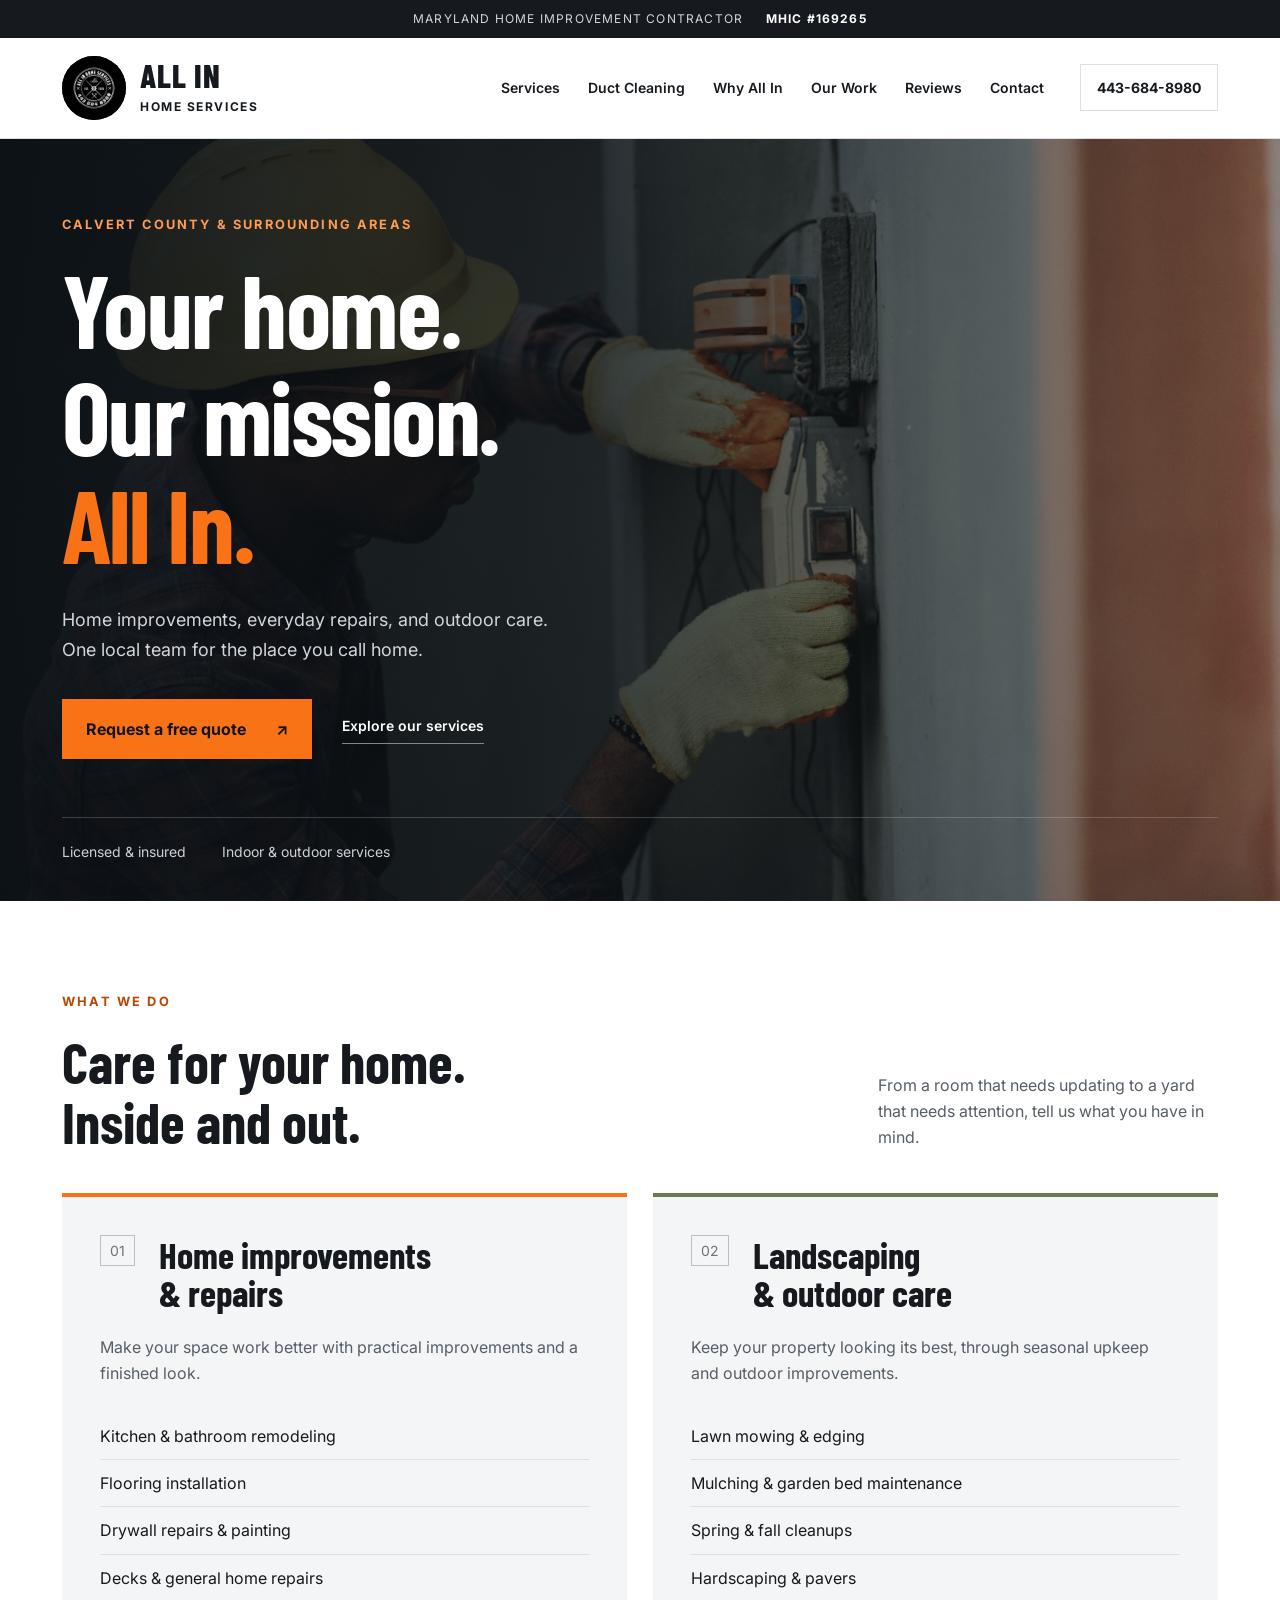
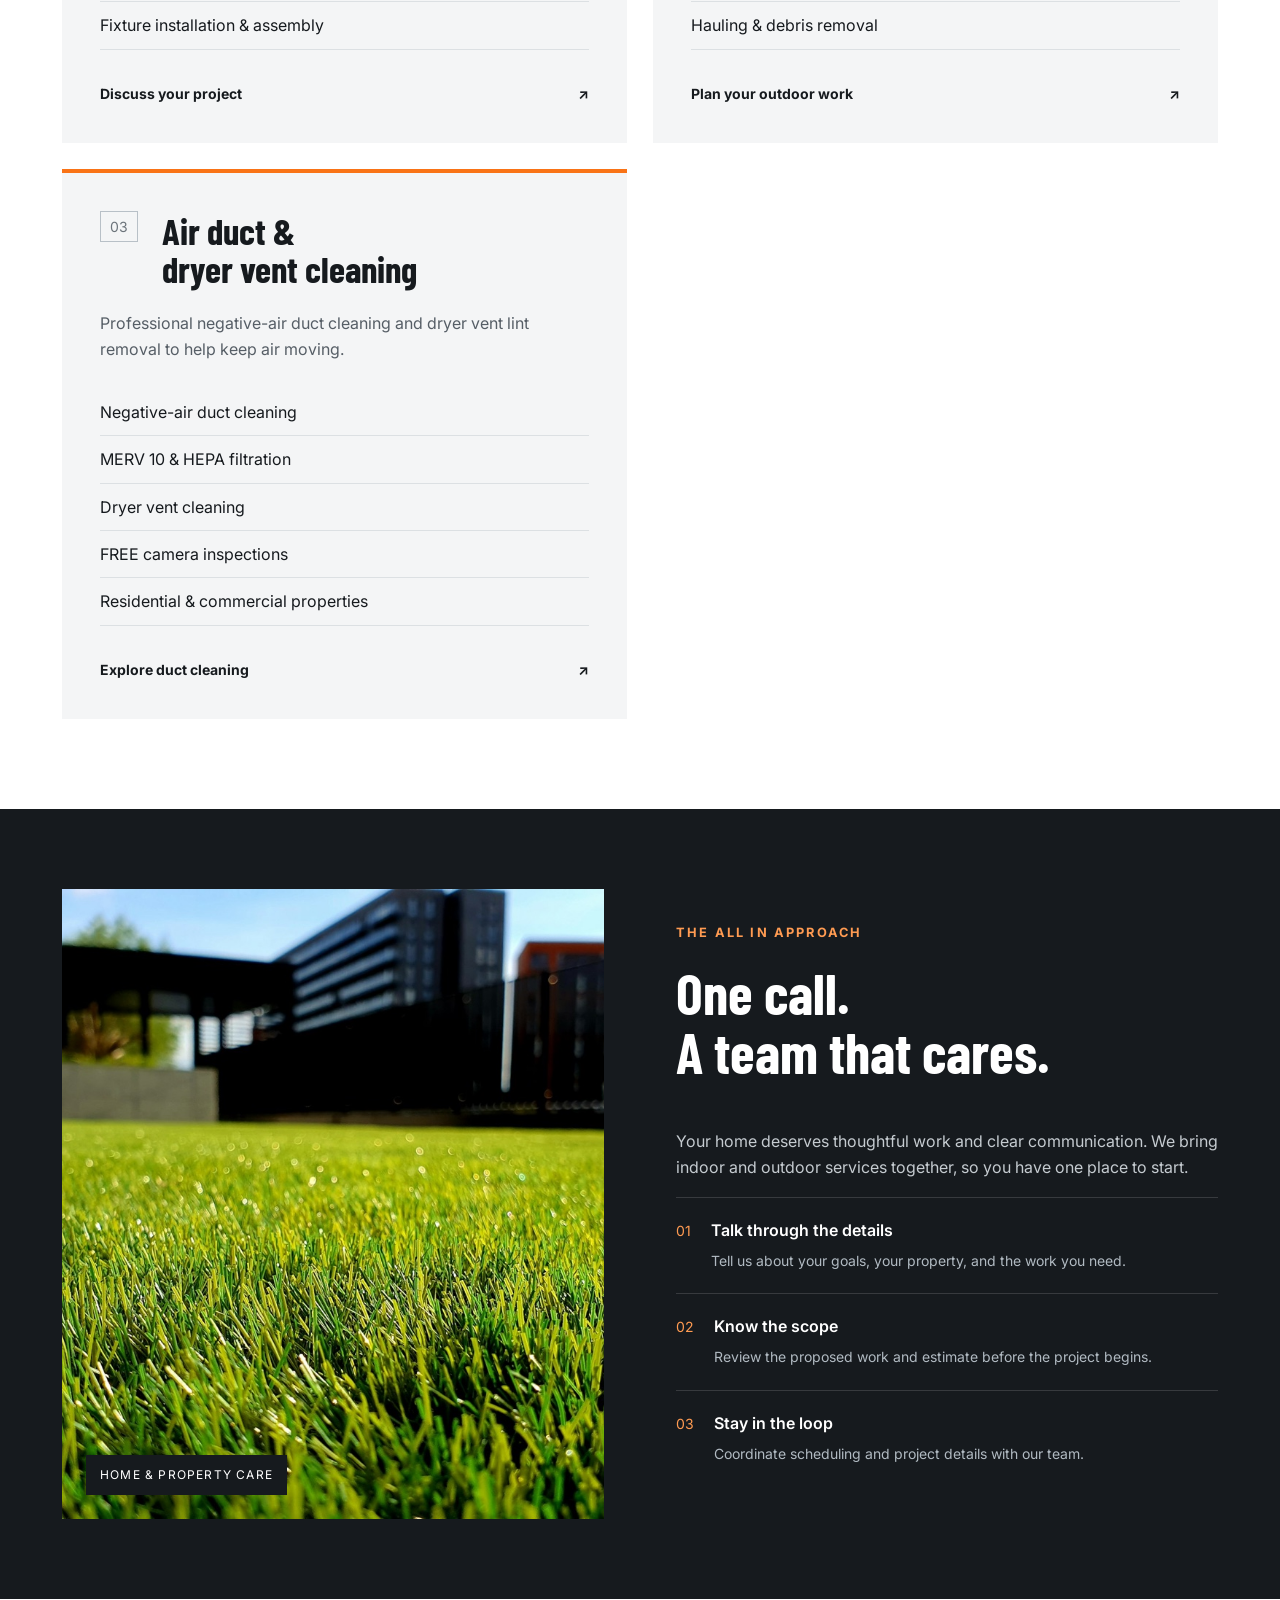
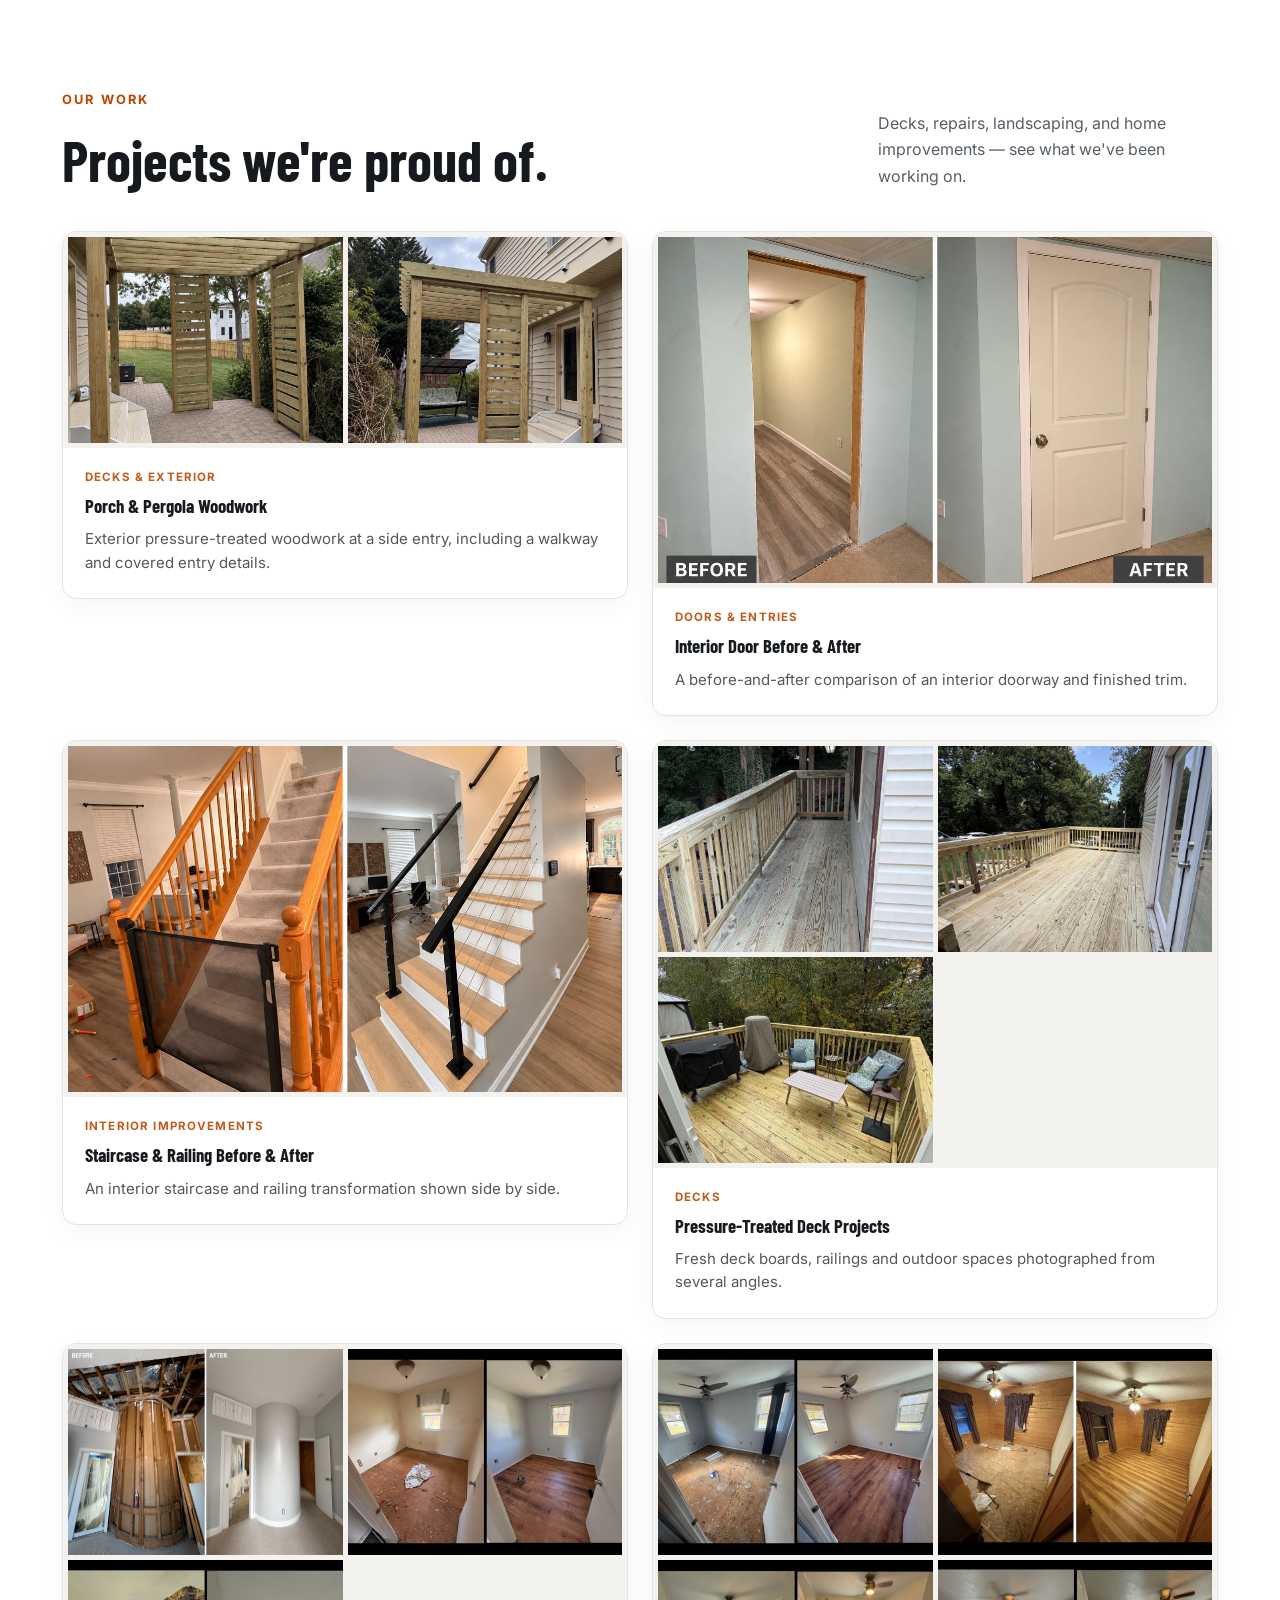
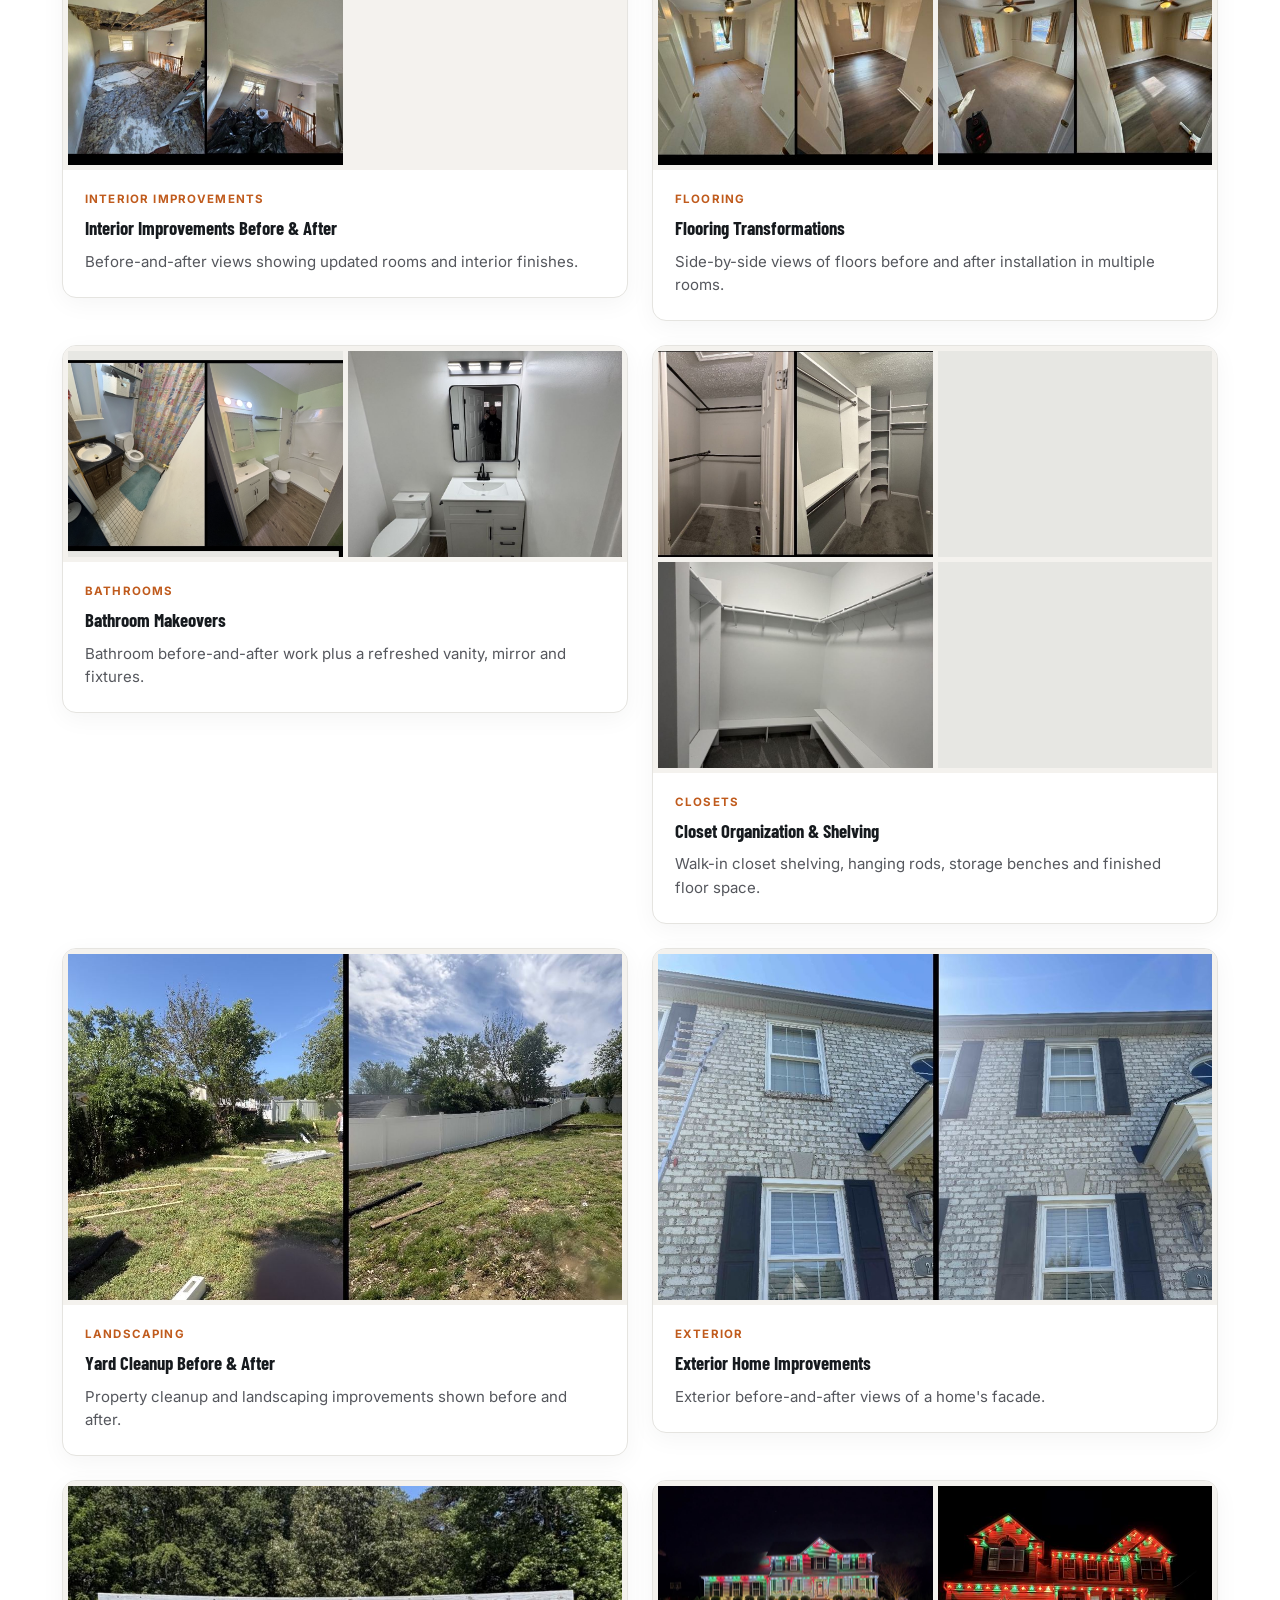
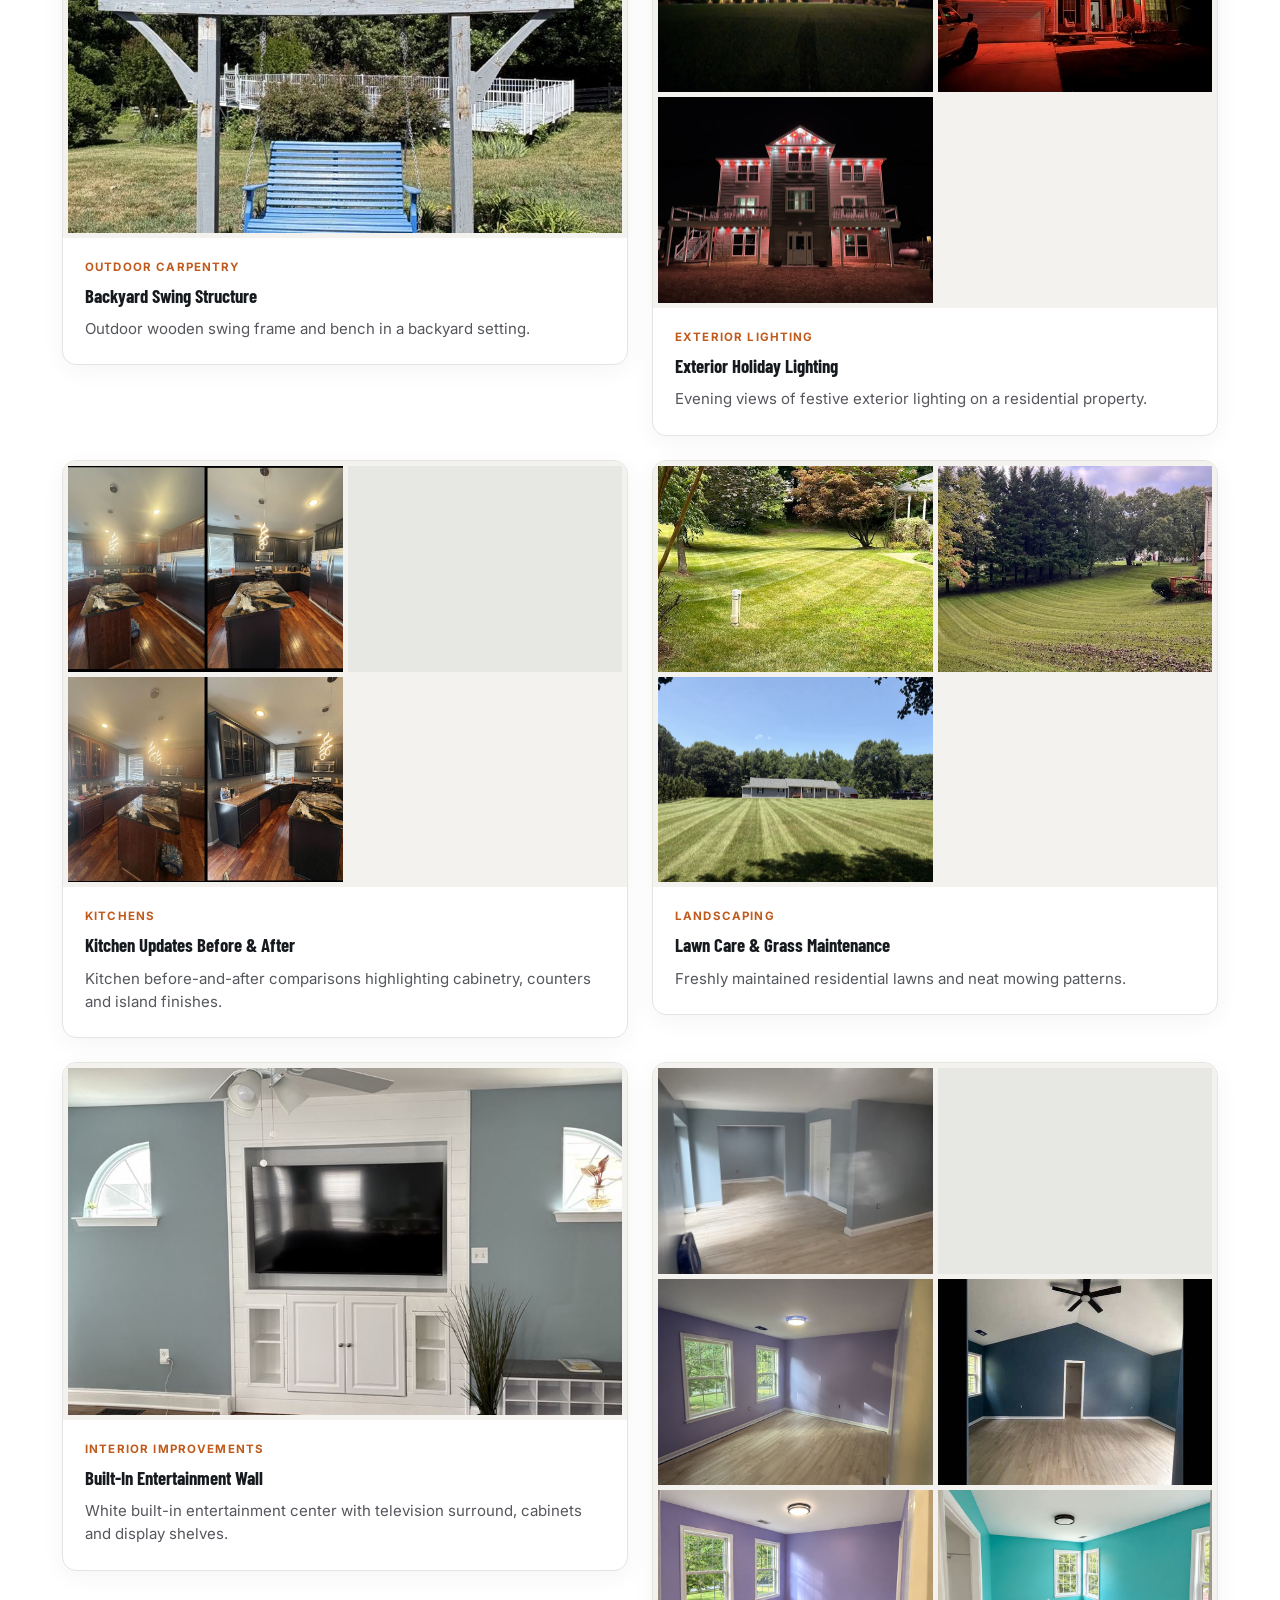
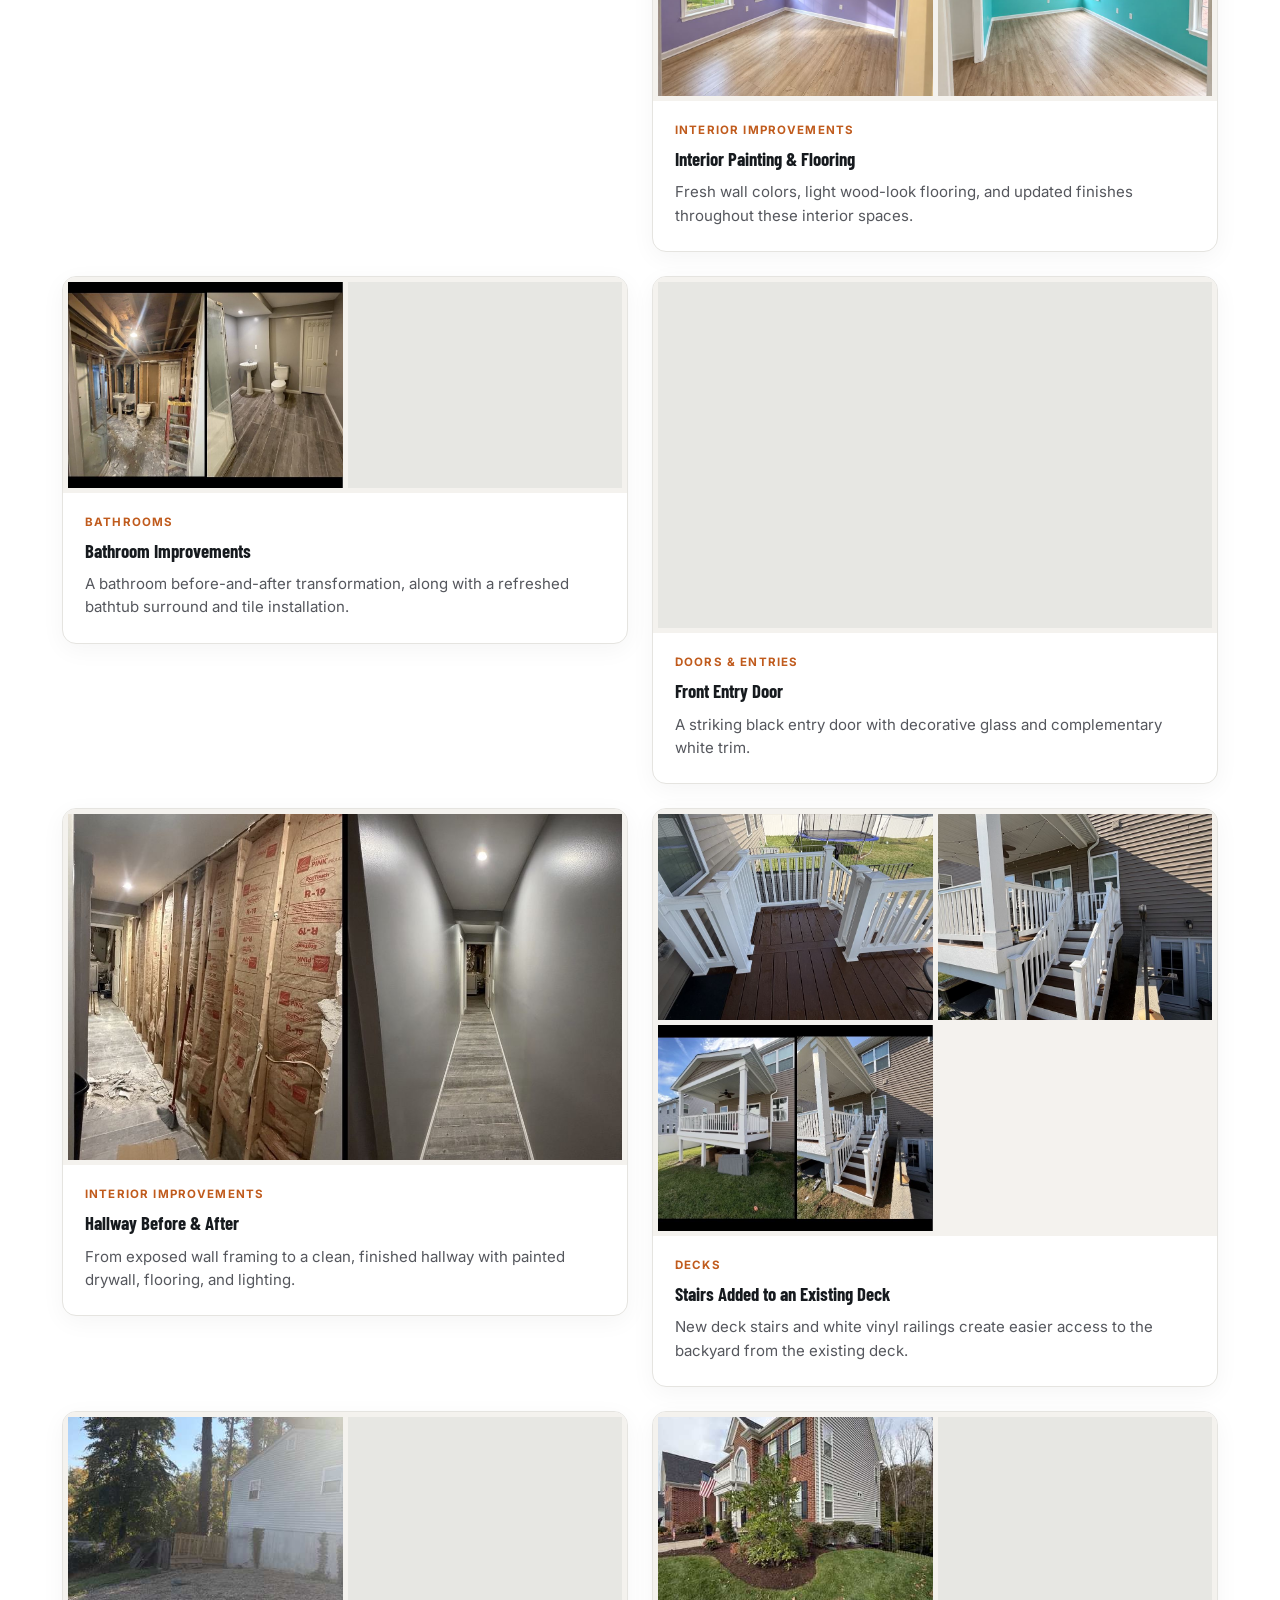
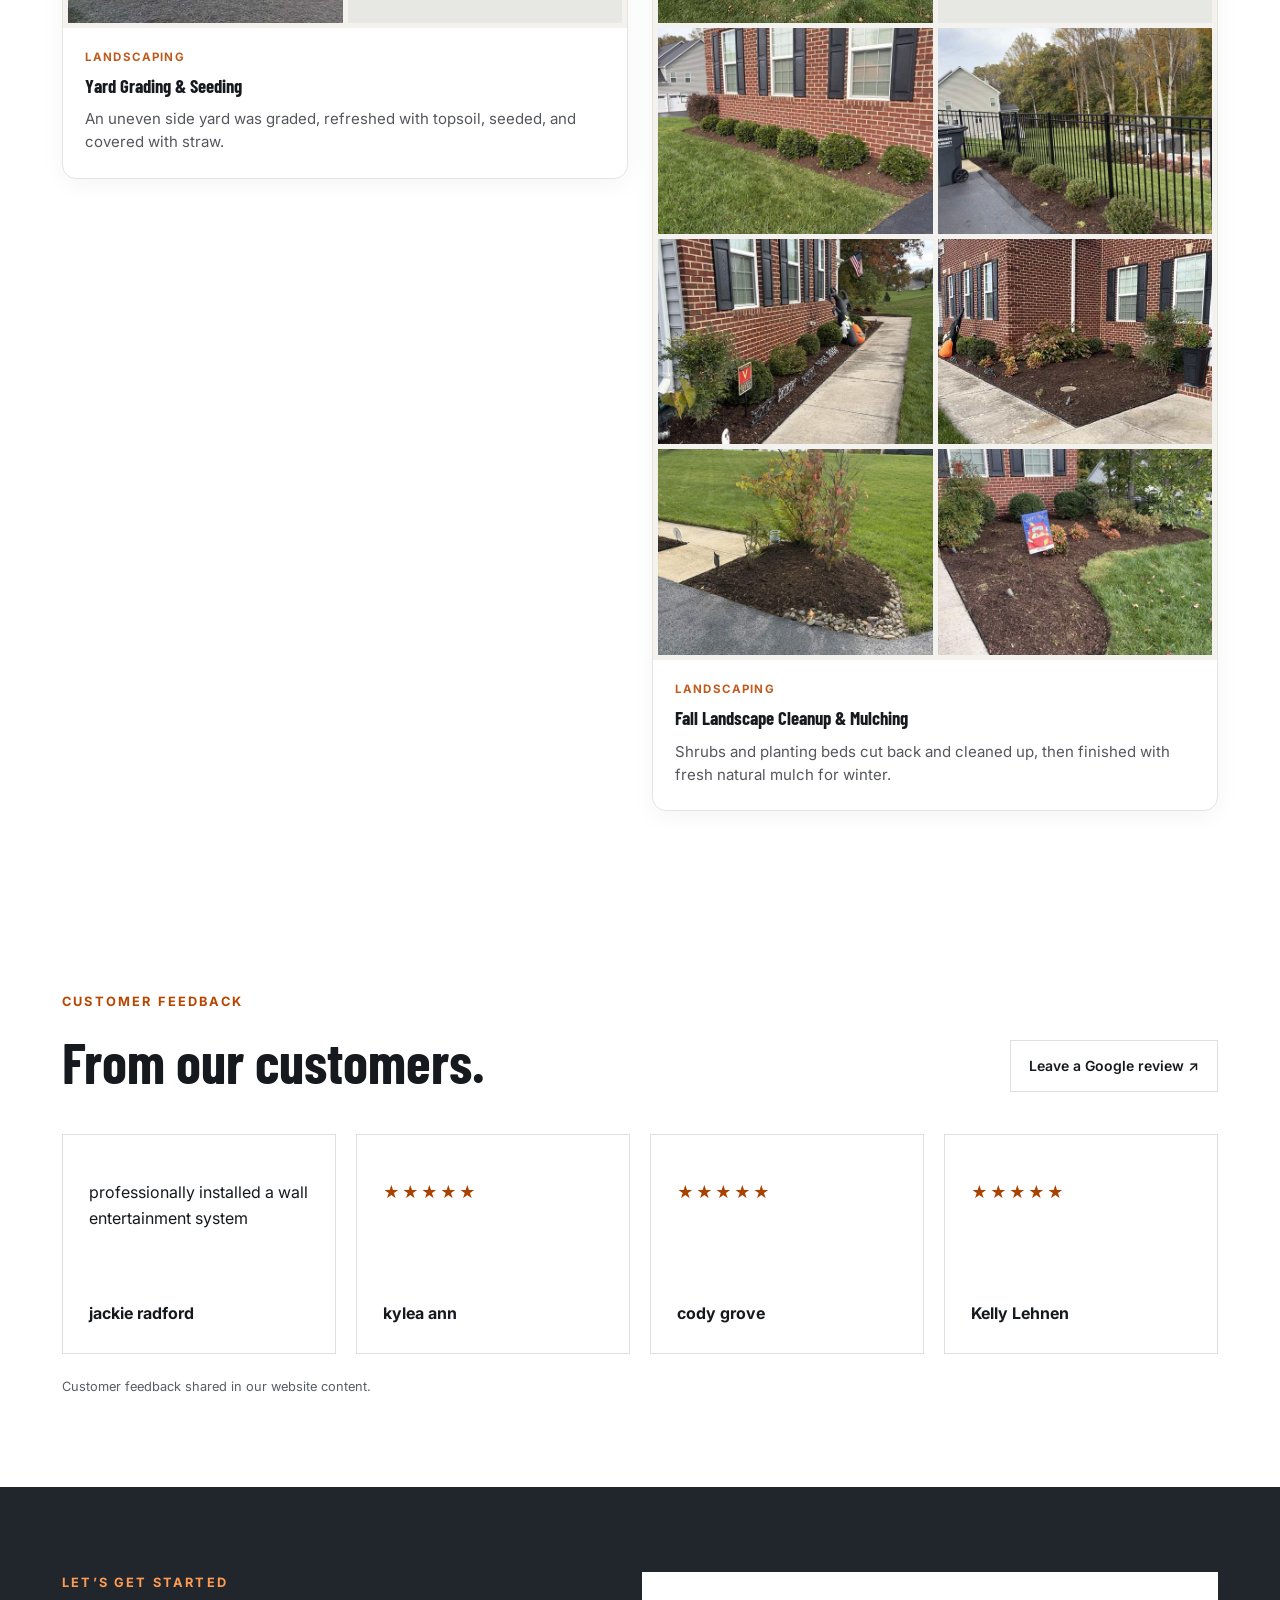
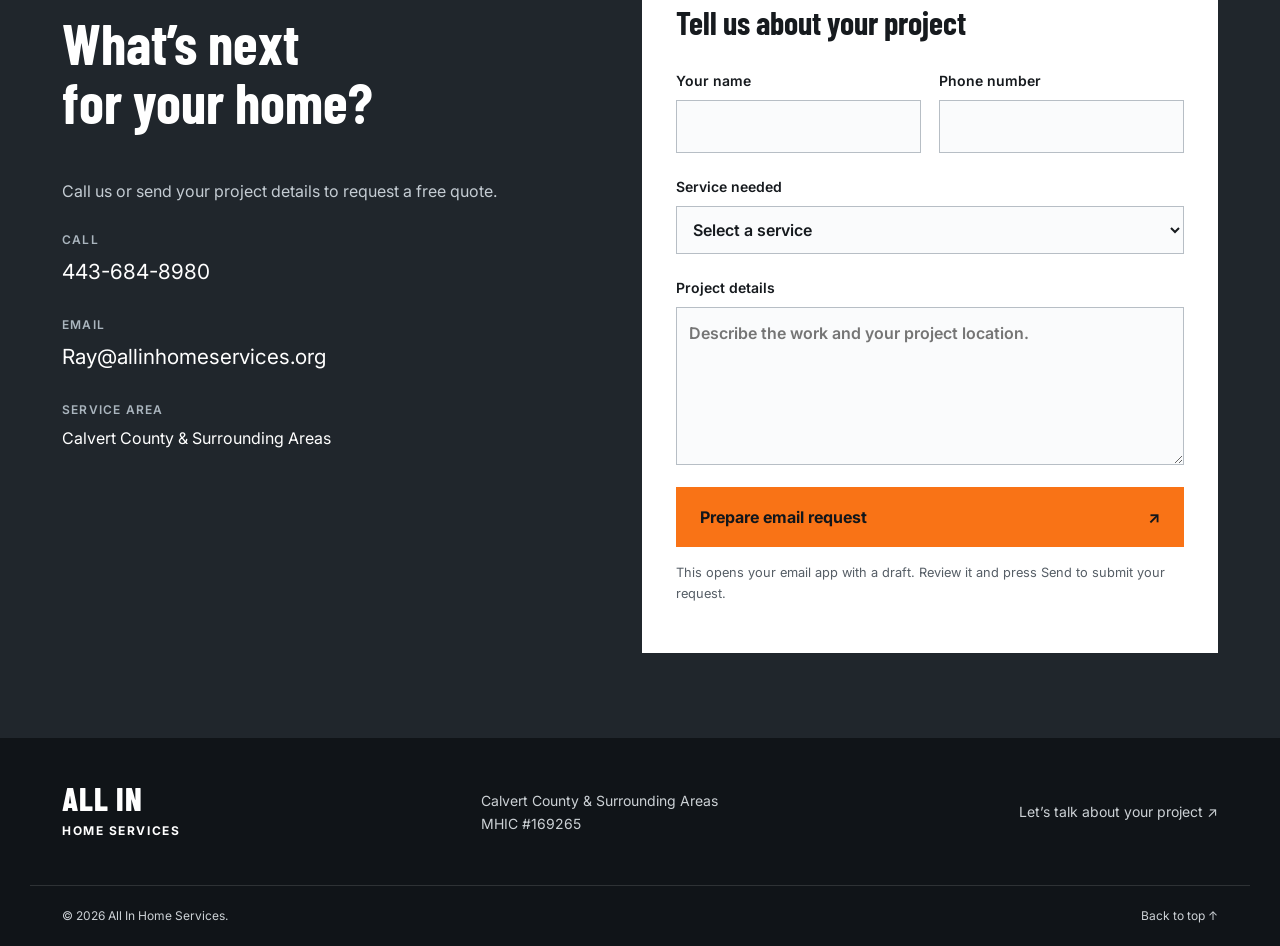
==== commit c2d60600: "Add 35 deduplicated customer project photos to website portfolio" ====
--- a/index.html
+++ b/index.html
@@ -24,7 +24,7 @@
 <section id="contact" class="contact"><div class="wrap contact-grid"><div><p class="eyebrow">LET’S GET STARTED</p><h2>What’s next<br>for your home?</h2><p>Call us or send your project details to request a free quote.</p><div class="contact-detail"><span>CALL</span><a data-phone href="tel:4436848980">443-684-8980</a></div><div class="contact-detail"><span>EMAIL</span><a data-email href="mailto:Ray@allinhomeservices.org">Ray@allinhomeservices.org</a></div><div class="contact-detail"><span>SERVICE AREA</span><p id="service-area">Calvert County &amp; Surrounding Areas</p></div></div><form id="quote-form"><h3>Tell us about your project</h3><div class="form-row"><label>Your name<input name="name" autocomplete="name" required maxlength="120"></label><label>Phone number<input name="phone" type="tel" autocomplete="tel" required maxlength="40"></label></div><label>Service needed<select id="service-select" name="service" required><option value="">Select a service</option><option>Home improvements &amp; repairs</option><option>Landscaping &amp; outdoor care</option><option>Air duct &amp; dryer vent cleaning</option><option>Other</option></select></label><label>Project details<textarea name="message" rows="5" placeholder="Describe the work and your project location." required maxlength="3000"></textarea></label><button class="button" type="submit">Prepare email request <span aria-hidden="true">↗</span></button><p class="form-note">This opens your email app with a draft. Review it and press Send to submit your request.</p><p id="form-status" role="status"></p></form></div></section>
 </main>
 <footer><div class="wrap footer-top"><a class="brand" href="#">ALL IN <small>HOME SERVICES</small></a><p>Calvert County &amp; Surrounding Areas<br>MHIC #169265</p><a href="#contact">Let’s talk about your project ↗</a></div><div class="wrap footer-bottom"><span>© <span id="year">2026</span> All In Home Services.</span><a href="#main">Back to top ↑</a></div></footer>
-<script type="application/json" id="project-gallery-data">[{"title":"Interior Painting & Flooring","category":"Interior Improvements","description":"Fresh wall colors, light wood-look flooring, and updated finishes throughout these interior spaces.","images":["assets/gallery/interior-main.jpg","assets/gallery/interior-turquoise.jpg","assets/gallery/interior-lavender.jpg","assets/gallery/interior-blue.jpg"]},{"title":"Bathroom Improvements","category":"Bathrooms","description":"A bathroom before-and-after transformation, along with a refreshed bathtub surround and tile installation.","images":["assets/gallery/bath-beforeafter.jpg","assets/gallery/tub-tile.jpg"]},{"title":"Front Entry Door","category":"Doors & Entries","description":"A striking black entry door with decorative glass and complementary white trim.","images":["assets/gallery/front-door.jpg"]},{"title":"Hallway Before & After","category":"Interior Improvements","description":"From exposed wall framing to a clean, finished hallway with painted drywall, flooring, and lighting.","images":["assets/gallery/hall-beforeafter.jpg"]},{"title":"Stairs Added to an Existing Deck","category":"Decks","description":"New deck stairs and white vinyl railings create easier access to the backyard from the existing deck.","images":["assets/gallery/deck1.jpg","assets/gallery/deck2.jpg","assets/gallery/deck3.jpg"]},{"title":"Yard Grading & Seeding","category":"Landscaping","description":"An uneven side yard was graded, refreshed with topsoil, seeded, and covered with straw.","images":["assets/gallery/grading1.jpg","assets/gallery/grading2.jpg"]},{"title":"Fall Landscape Cleanup & Mulching","category":"Landscaping","description":"Shrubs and planting beds cut back and cleaned up, then finished with fresh natural mulch for winter.","images":["assets/gallery/mulch1.jpg","assets/gallery/mulch2.jpg","assets/gallery/mulch3.jpg","assets/gallery/mulch4.jpg","assets/gallery/mulch5.jpg","assets/gallery/mulch6.jpg","assets/gallery/mulch7.jpg","assets/gallery/mulch8.jpg"]}]</script>
+<script type="application/json" id="project-gallery-data">[{"title":"Porch & Pergola Woodwork","category":"Decks & Exterior","description":"Exterior pressure-treated woodwork at a side entry, including a walkway and covered entry details.","images":["assets/gallery/project-2026-oct-02.jpg","assets/gallery/project-2026-oct-04.jpg"]},{"title":"Interior Door Before & After","category":"Doors & Entries","description":"A before-and-after comparison of an interior doorway and finished trim.","images":["assets/gallery/project-2026-oct-03.jpg"]},{"title":"Staircase & Railing Before & After","category":"Interior Improvements","description":"An interior staircase and railing transformation shown side by side.","images":["assets/gallery/project-2026-oct-05.jpg"]},{"title":"Pressure-Treated Deck Projects","category":"Decks","description":"Fresh deck boards, railings and outdoor spaces photographed from several angles.","images":["assets/gallery/project-2026-oct-08.jpg","assets/gallery/project-2026-oct-10.jpg","assets/gallery/project-2026-oct-23.jpg"]},{"title":"Interior Improvements Before & After","category":"Interior Improvements","description":"Before-and-after views showing updated rooms and interior finishes.","images":["assets/gallery/project-2026-oct-09.jpg","assets/gallery/project-2026-oct-19.jpg","assets/gallery/project-2026-oct-22.jpg"]},{"title":"Flooring Transformations","category":"Flooring","description":"Side-by-side views of floors before and after installation in multiple rooms.","images":["assets/gallery/project-2026-oct-11.jpg","assets/gallery/project-2026-oct-12.jpg","assets/gallery/project-2026-oct-14.jpg","assets/gallery/project-2026-oct-15.jpg"]},{"title":"Bathroom Makeovers","category":"Bathrooms","description":"Bathroom before-and-after work plus a refreshed vanity, mirror and fixtures.","images":["assets/gallery/project-2026-oct-13.jpg","assets/gallery/project-2026-oct-39.jpg"]},{"title":"Closet Organization & Shelving","category":"Closets","description":"Walk-in closet shelving, hanging rods, storage benches and finished floor space.","images":["assets/gallery/project-2026-oct-16.jpg","assets/gallery/project-2026-oct-29.jpg","assets/gallery/project-2026-oct-32.jpg","assets/gallery/project-2026-oct-38.jpg"]},{"title":"Yard Cleanup Before & After","category":"Landscaping","description":"Property cleanup and landscaping improvements shown before and after.","images":["assets/gallery/project-2026-oct-17.jpg"]},{"title":"Exterior Home Improvements","category":"Exterior","description":"Exterior before-and-after views of a home's facade.","images":["assets/gallery/project-2026-oct-18.jpg"]},{"title":"Backyard Swing Structure","category":"Outdoor Carpentry","description":"Outdoor wooden swing frame and bench in a backyard setting.","images":["assets/gallery/project-2026-oct-20.jpg"]},{"title":"Exterior Holiday Lighting","category":"Exterior Lighting","description":"Evening views of festive exterior lighting on a residential property.","images":["assets/gallery/project-2026-oct-21.jpg","assets/gallery/project-2026-oct-24.jpg","assets/gallery/project-2026-oct-31.jpg"]},{"title":"Kitchen Updates Before & After","category":"Kitchens","description":"Kitchen before-and-after comparisons highlighting cabinetry, counters and island finishes.","images":["assets/gallery/project-2026-oct-25.jpg","assets/gallery/project-2026-oct-26.jpg","assets/gallery/project-2026-oct-27.jpg"]},{"title":"Lawn Care & Grass Maintenance","category":"Landscaping","description":"Freshly maintained residential lawns and neat mowing patterns.","images":["assets/gallery/project-2026-oct-33.jpg","assets/gallery/project-2026-oct-34.jpg","assets/gallery/project-2026-oct-37.jpg"]},{"title":"Built-In Entertainment Wall","category":"Interior Improvements","description":"White built-in entertainment center with television surround, cabinets and display shelves.","images":["assets/gallery/project-2026-oct-35.jpg"]},{"title":"Interior Painting & Flooring","category":"Interior Improvements","description":"Fresh wall colors, light wood-look flooring, and updated finishes throughout these interior spaces.","images":["assets/gallery/interior-main.jpg","assets/gallery/interior-turquoise.jpg","assets/gallery/interior-lavender.jpg","assets/gallery/interior-blue.jpg","assets/gallery/project-2026-oct-06.jpg","assets/gallery/project-2026-oct-07.jpg"]},{"title":"Bathroom Improvements","category":"Bathrooms","description":"A bathroom before-and-after transformation, along with a refreshed bathtub surround and tile installation.","images":["assets/gallery/bath-beforeafter.jpg","assets/gallery/tub-tile.jpg"]},{"title":"Front Entry Door","category":"Doors & Entries","description":"A striking black entry door with decorative glass and complementary white trim.","images":["assets/gallery/front-door.jpg"]},{"title":"Hallway Before & After","category":"Interior Improvements","description":"From exposed wall framing to a clean, finished hallway with painted drywall, flooring, and lighting.","images":["assets/gallery/hall-beforeafter.jpg"]},{"title":"Stairs Added to an Existing Deck","category":"Decks","description":"New deck stairs and white vinyl railings create easier access to the backyard from the existing deck.","images":["assets/gallery/deck1.jpg","assets/gallery/deck2.jpg","assets/gallery/deck3.jpg"]},{"title":"Yard Grading & Seeding","category":"Landscaping","description":"An uneven side yard was graded, refreshed with topsoil, seeded, and covered with straw.","images":["assets/gallery/grading1.jpg","assets/gallery/grading2.jpg"]},{"title":"Fall Landscape Cleanup & Mulching","category":"Landscaping","description":"Shrubs and planting beds cut back and cleaned up, then finished with fresh natural mulch for winter.","images":["assets/gallery/mulch1.jpg","assets/gallery/mulch2.jpg","assets/gallery/mulch3.jpg","assets/gallery/mulch4.jpg","assets/gallery/mulch5.jpg","assets/gallery/mulch6.jpg","assets/gallery/mulch7.jpg","assets/gallery/mulch8.jpg"]}]</script>
 <script type="application/json" id="content-snapshot">[
   {
     "id": "logo",
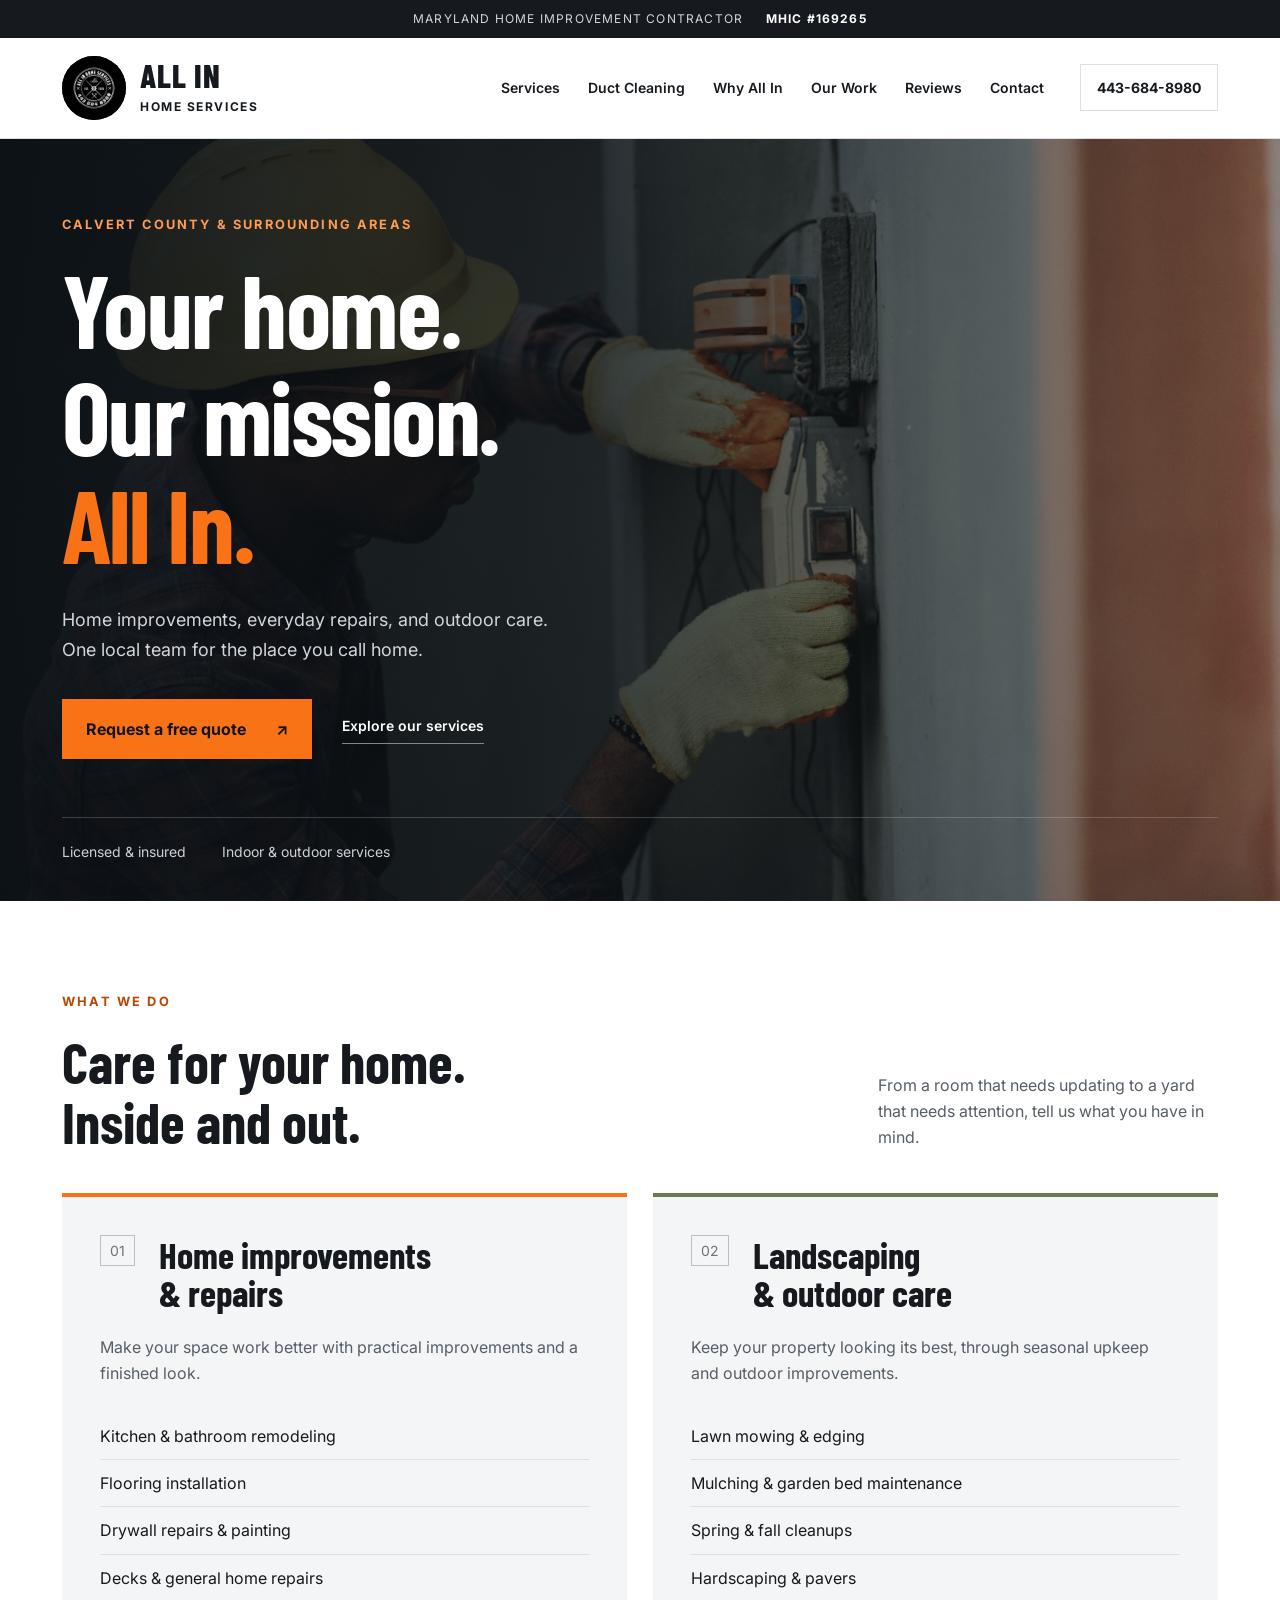
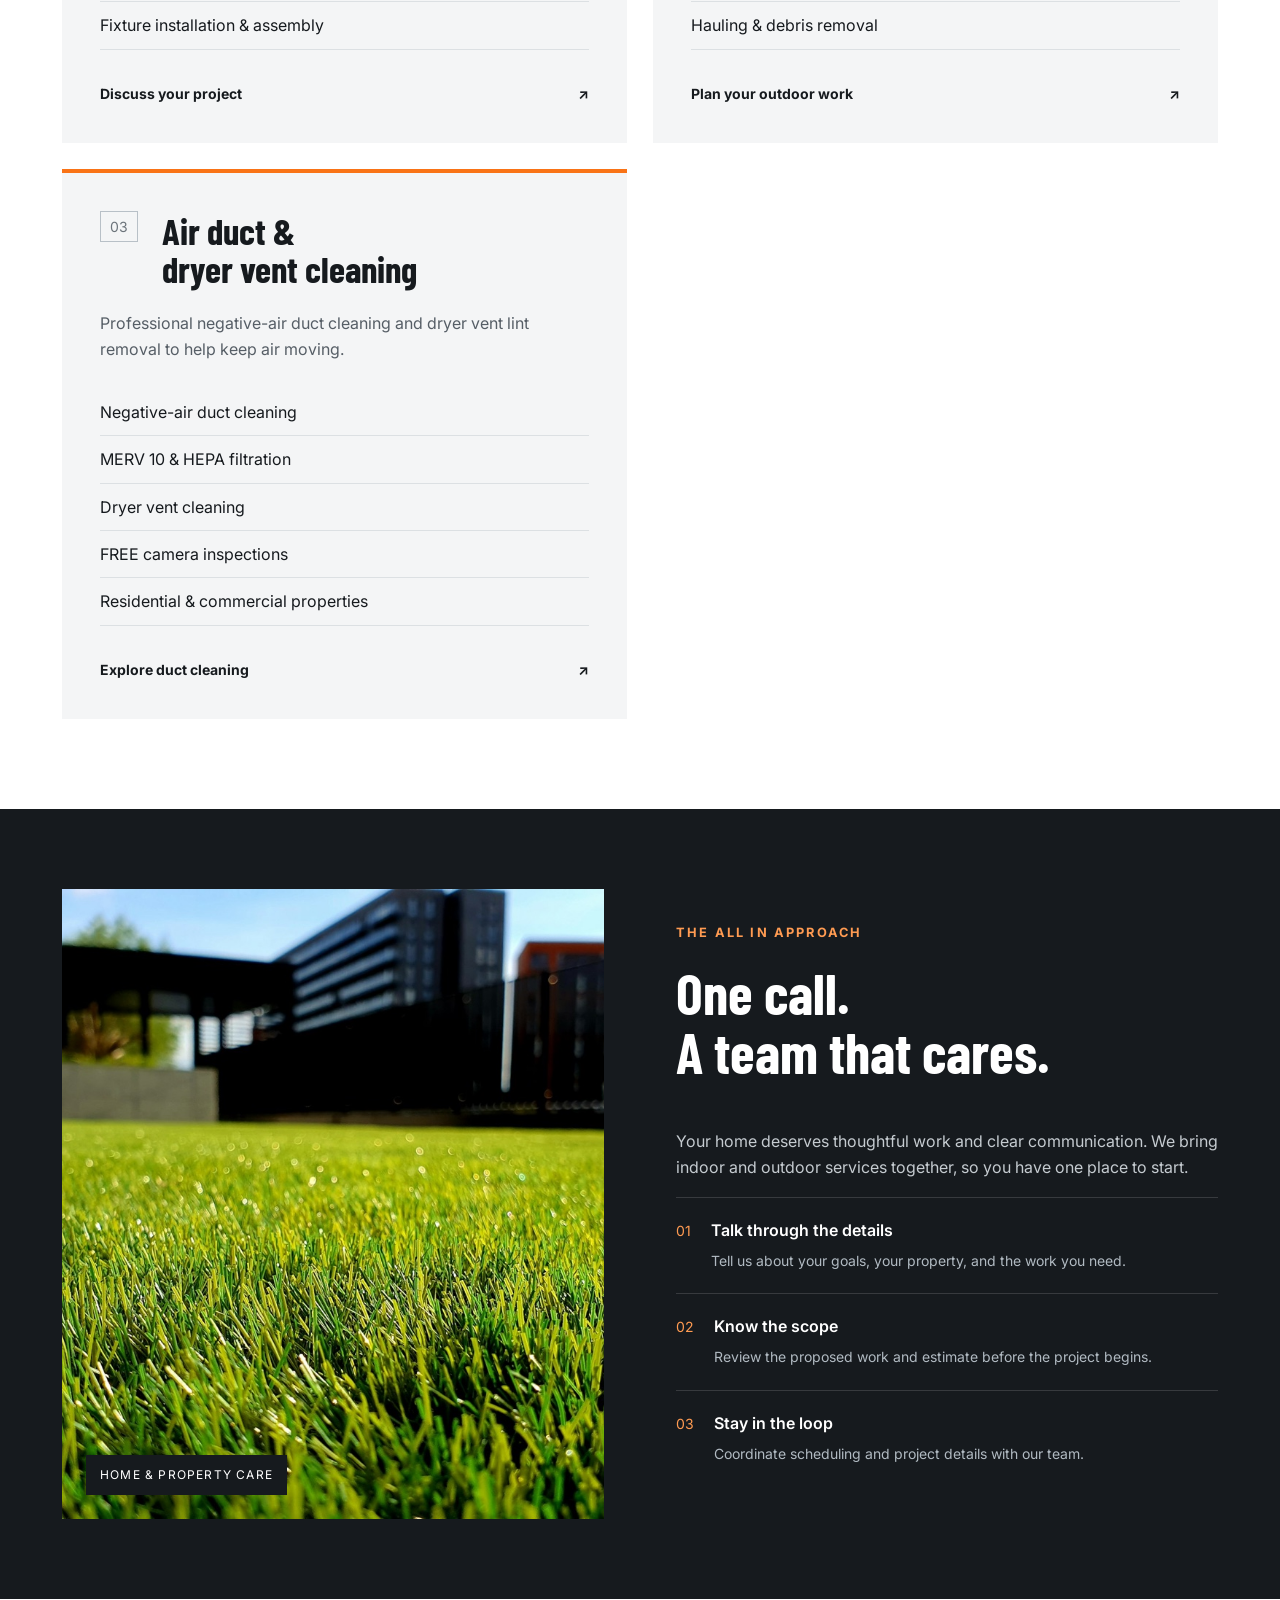
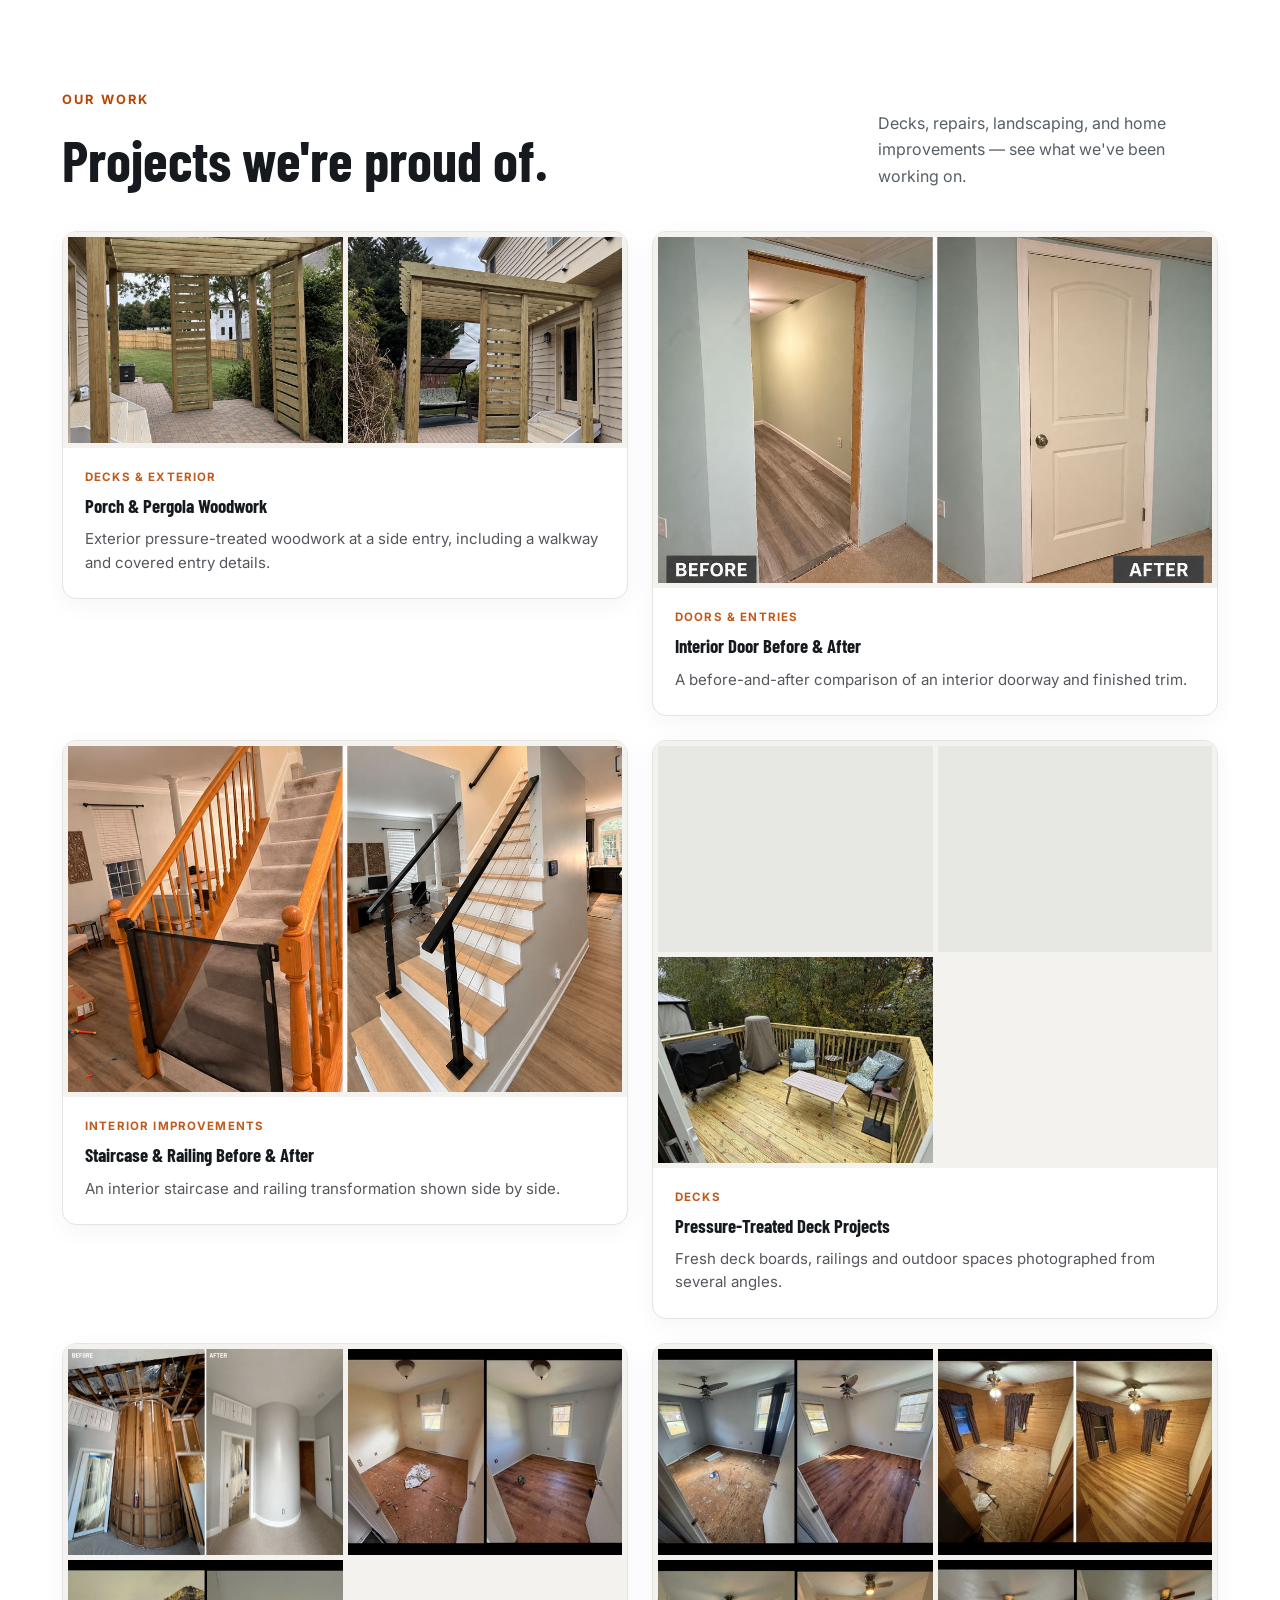
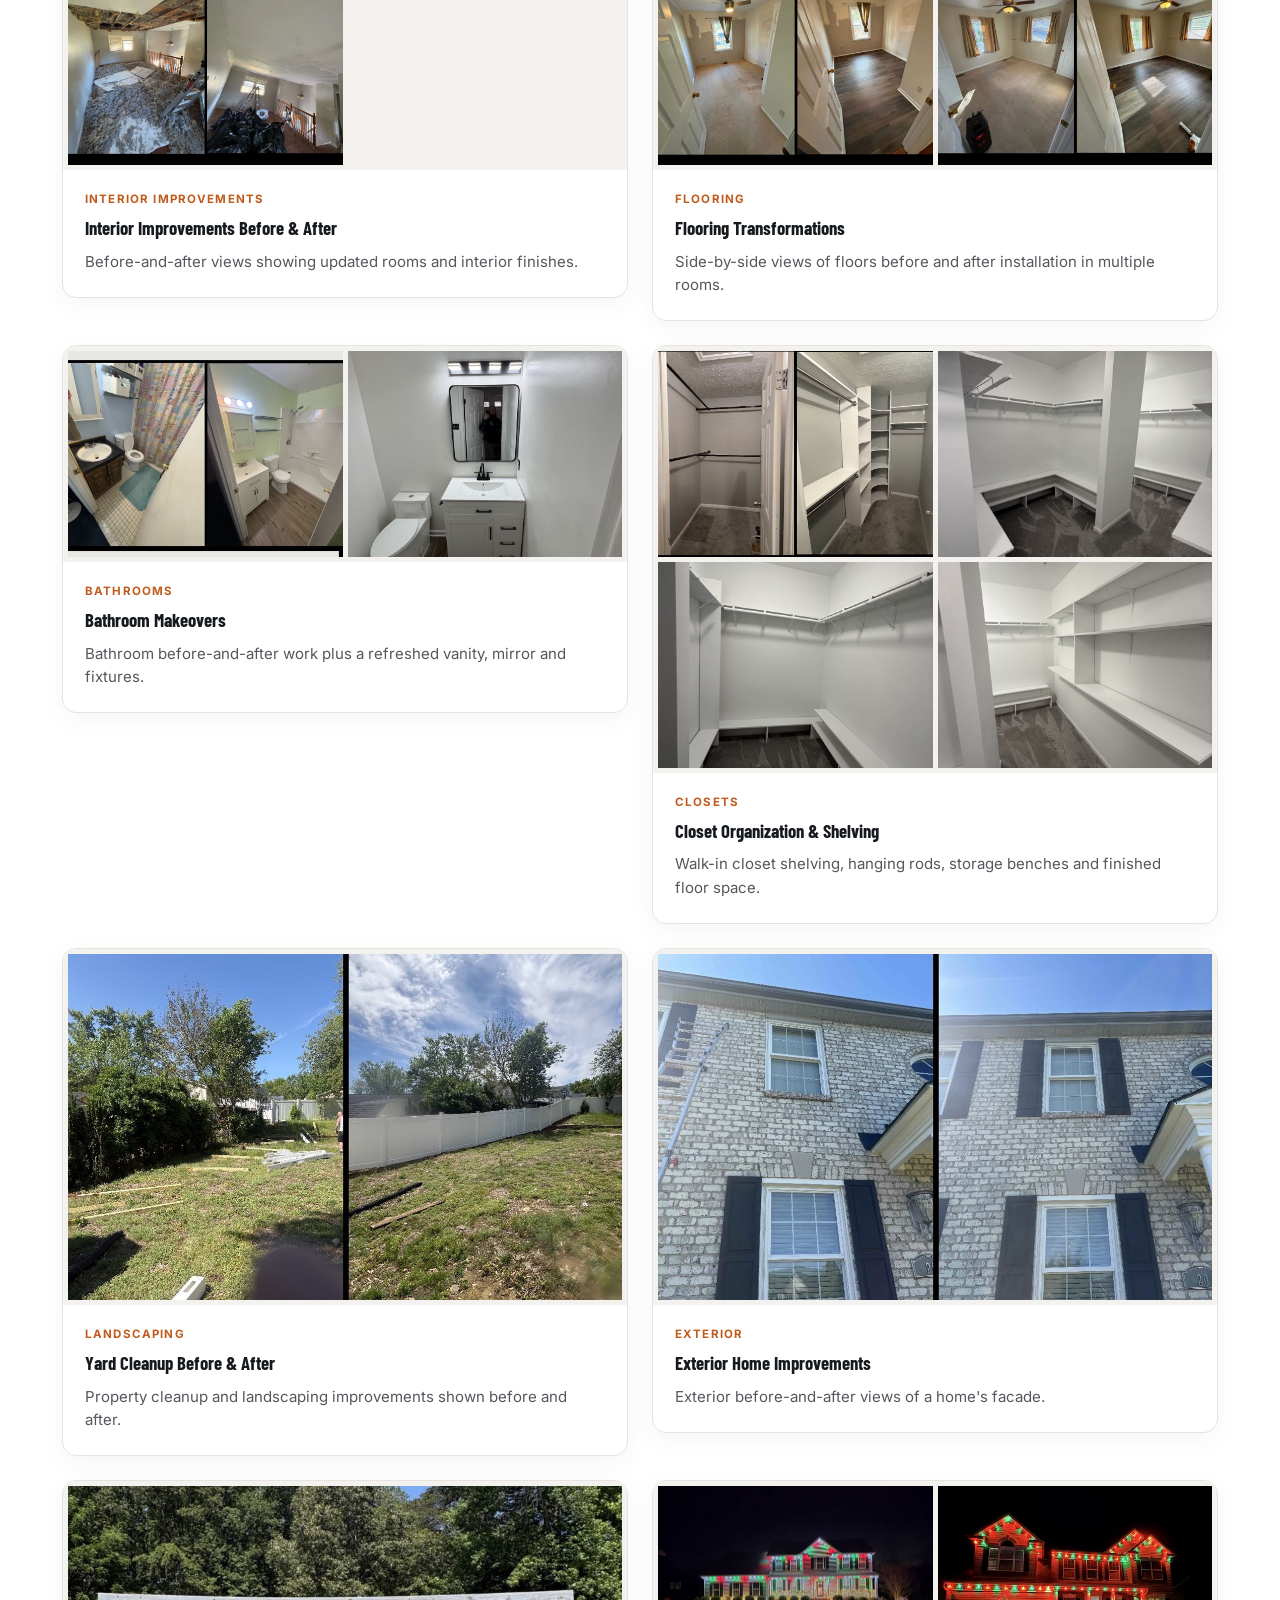
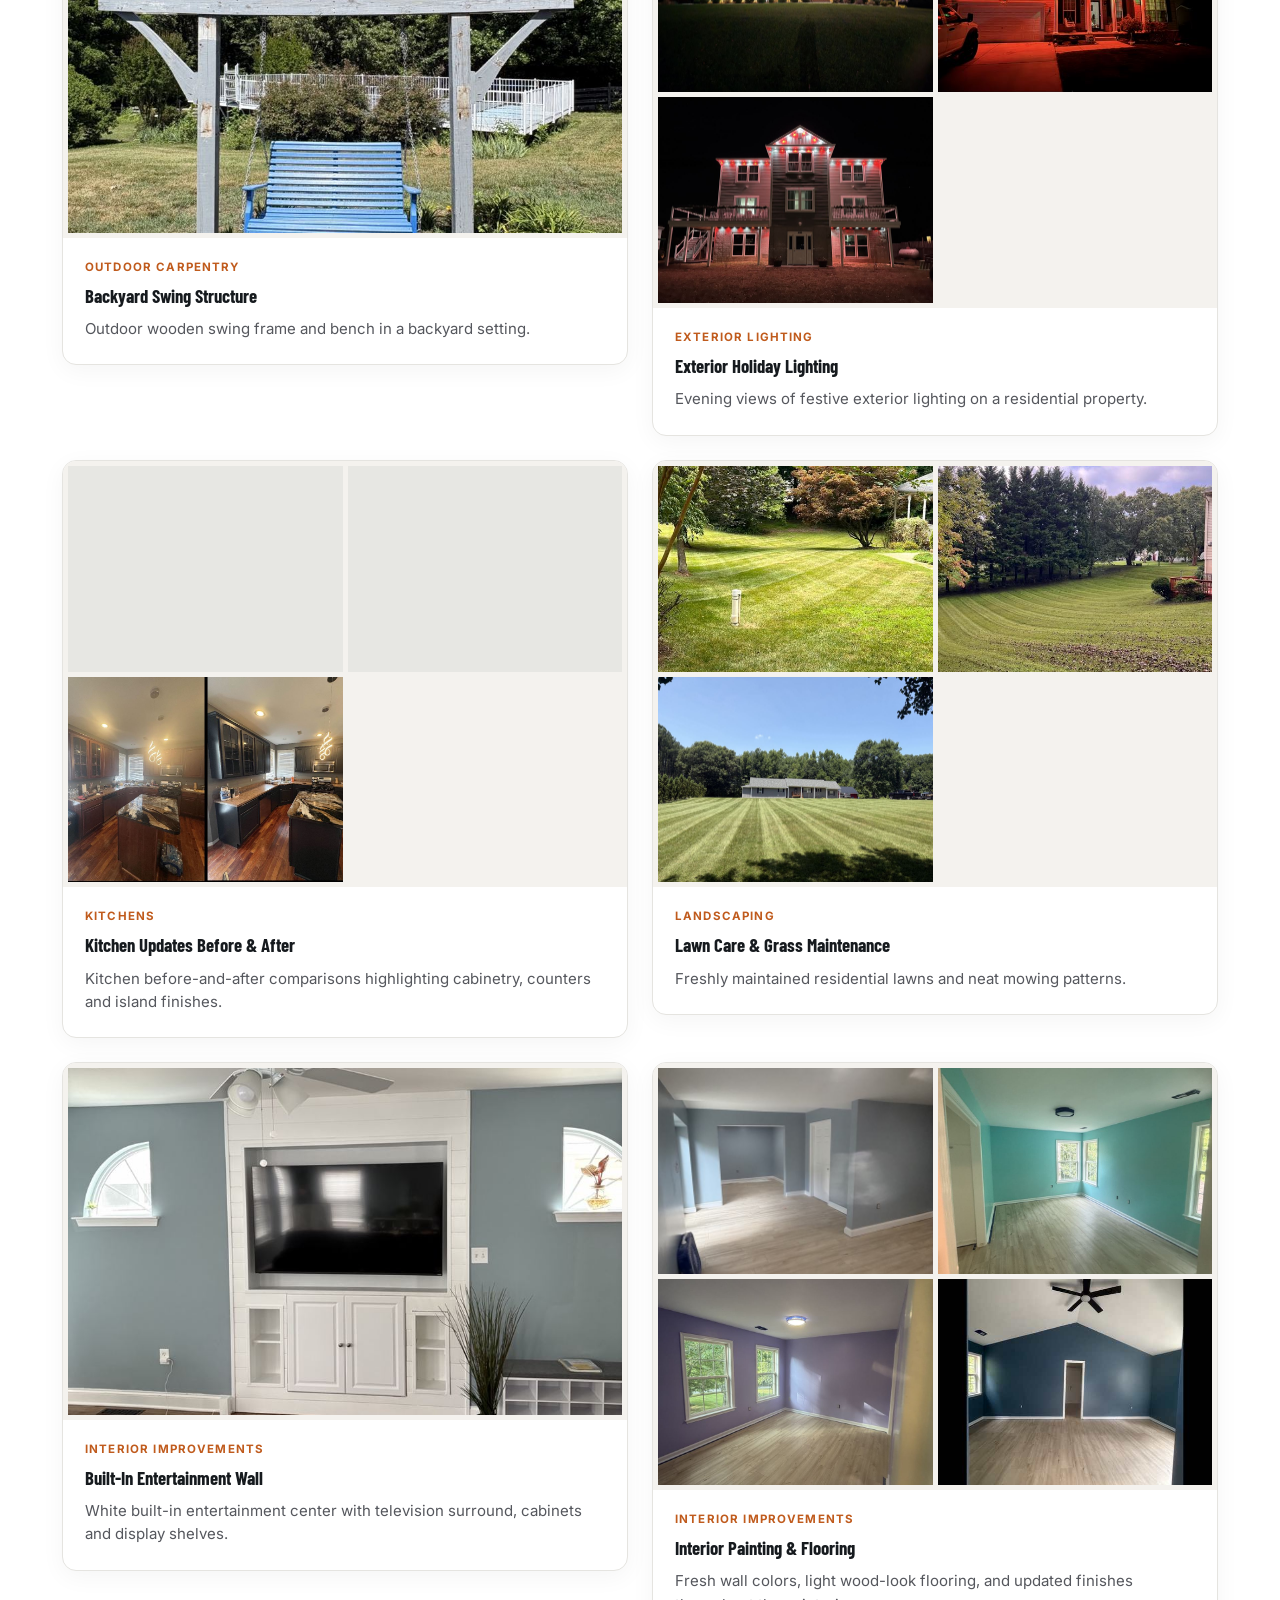
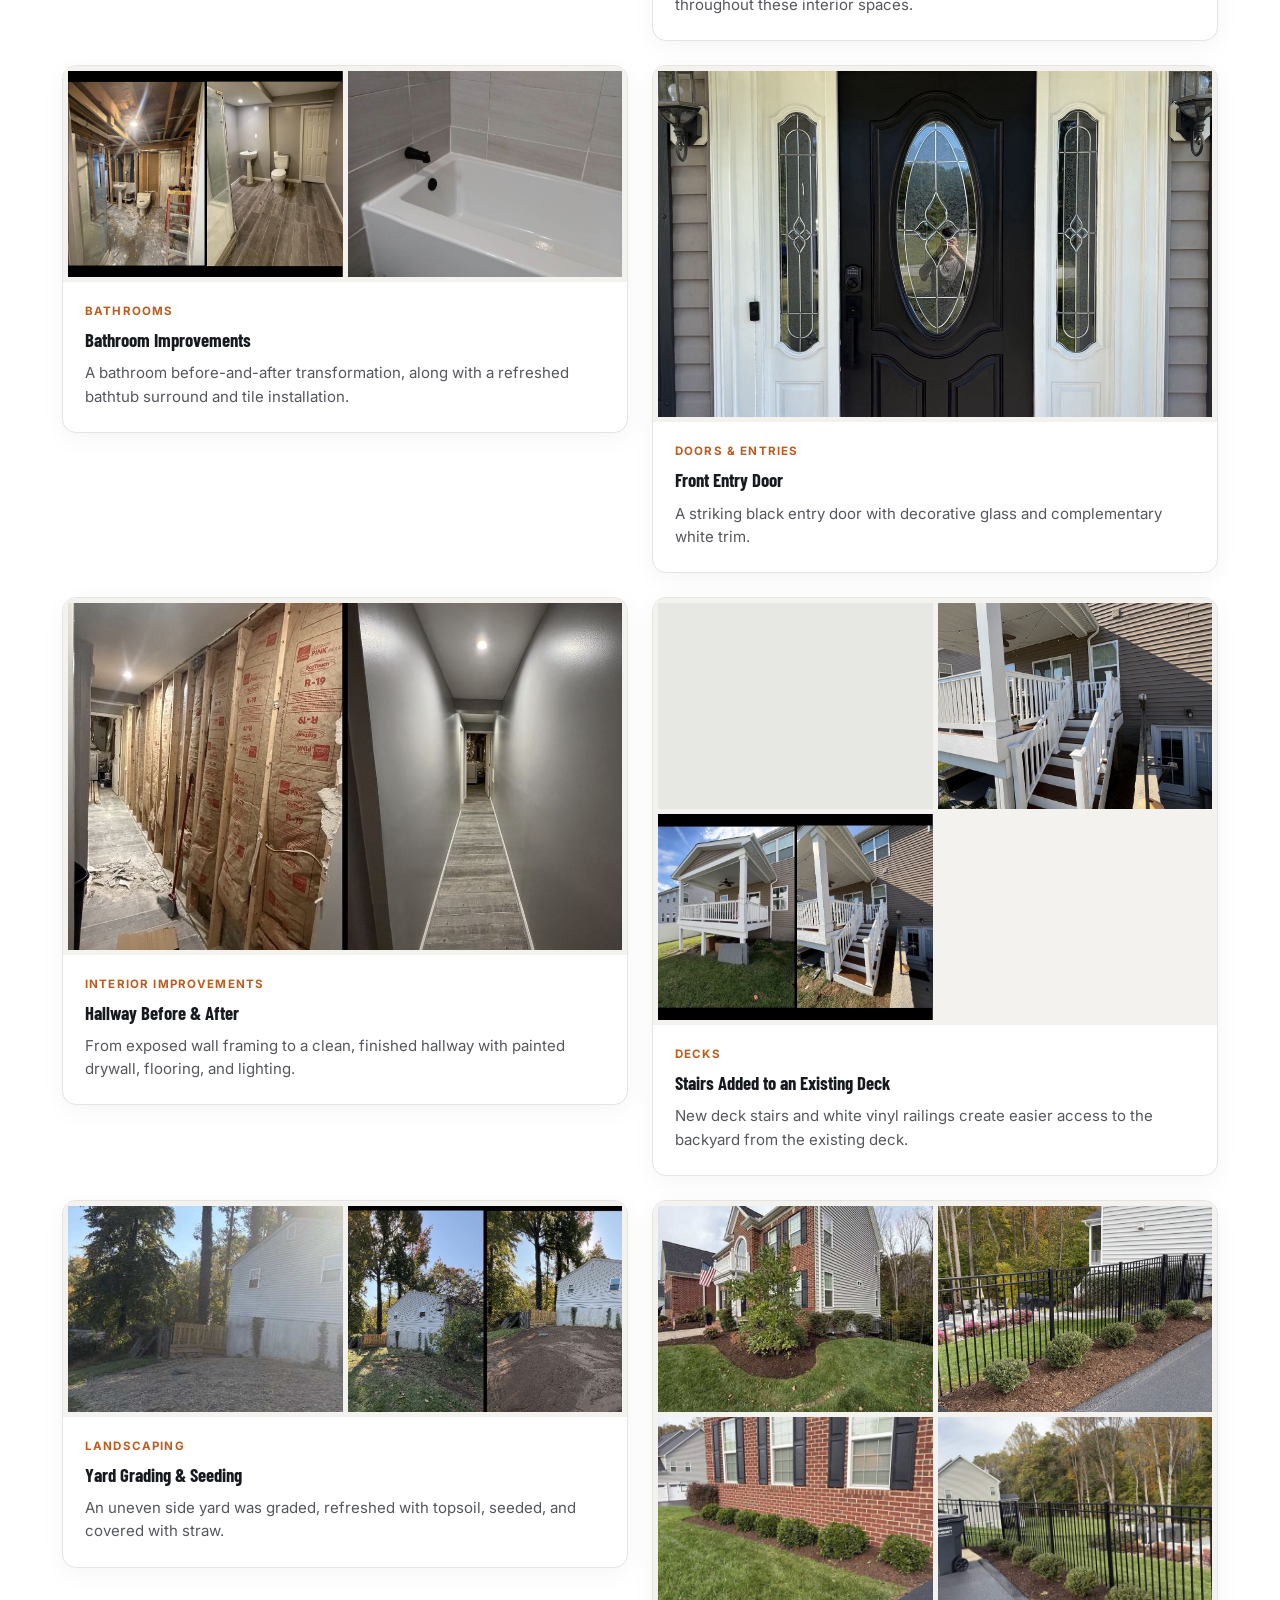
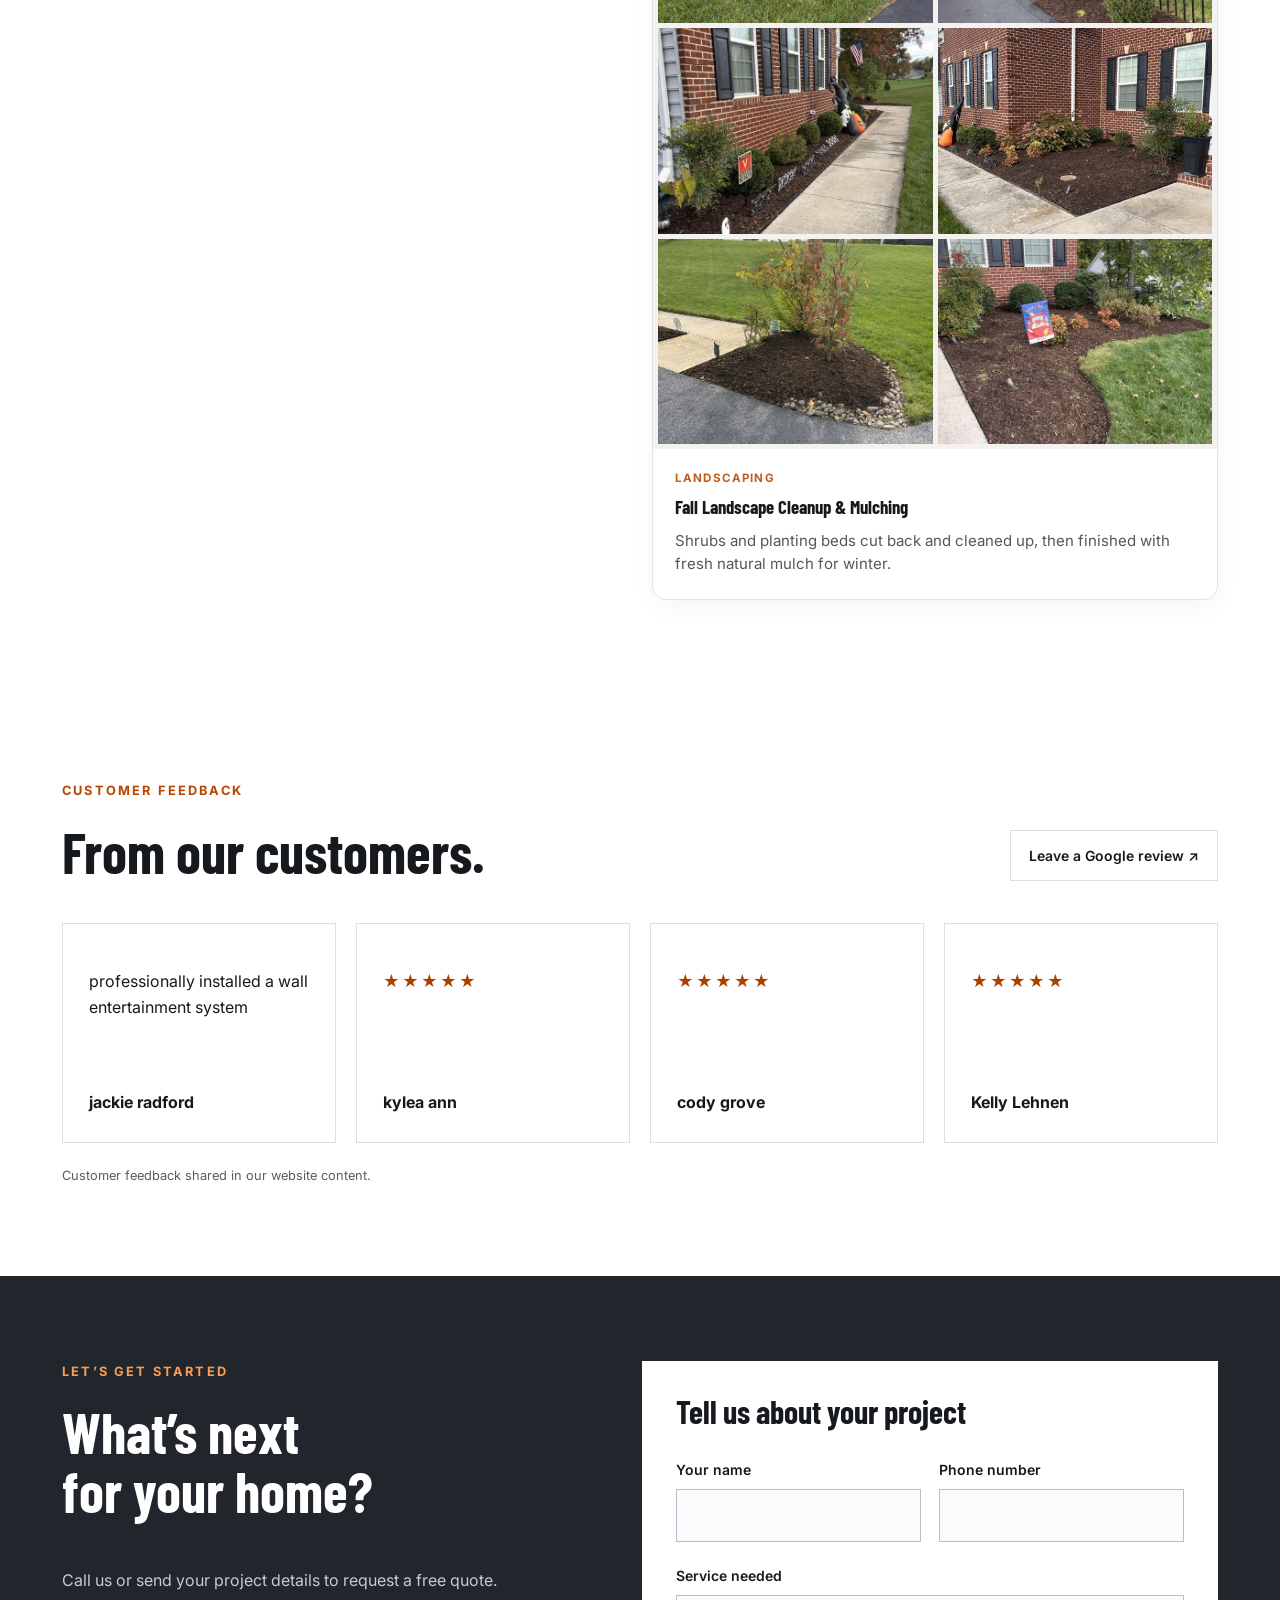
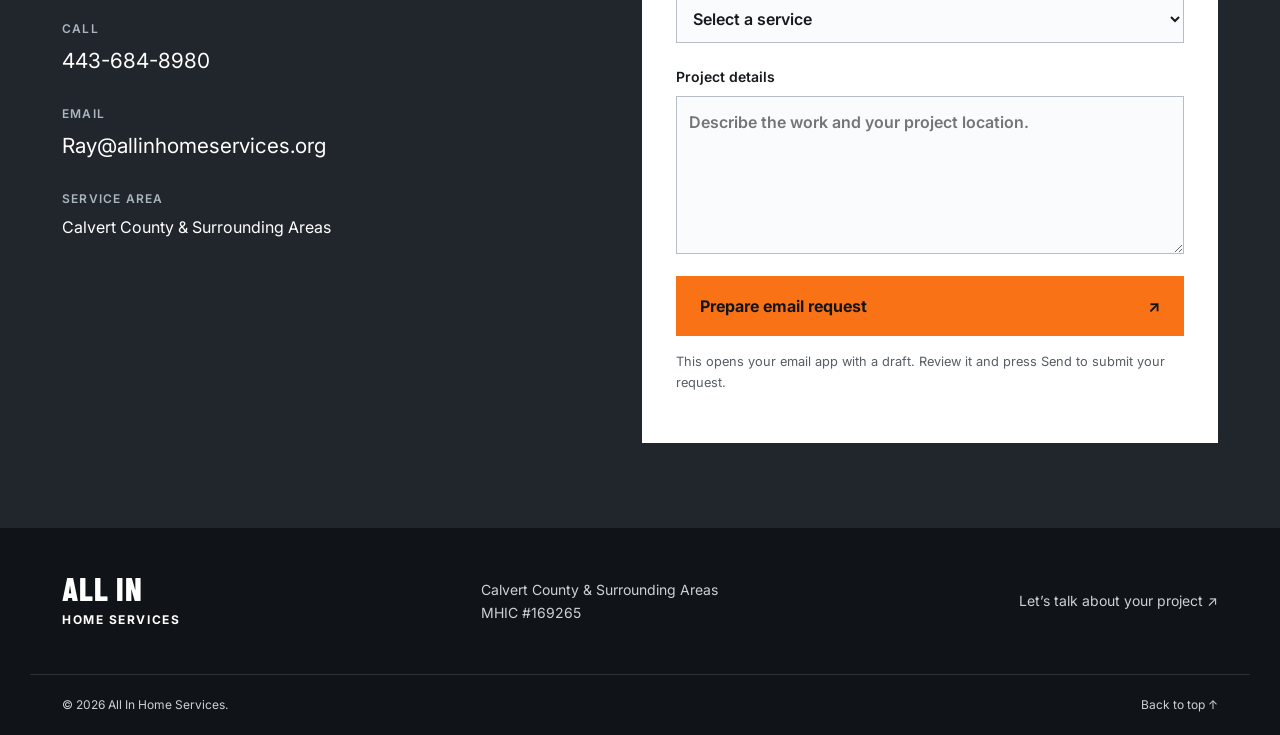
==== commit e46aeee2: "Remove two photos already present in project gallery" ====
--- a/index.html
+++ b/index.html
@@ -24,7 +24,7 @@
 <section id="contact" class="contact"><div class="wrap contact-grid"><div><p class="eyebrow">LET’S GET STARTED</p><h2>What’s next<br>for your home?</h2><p>Call us or send your project details to request a free quote.</p><div class="contact-detail"><span>CALL</span><a data-phone href="tel:4436848980">443-684-8980</a></div><div class="contact-detail"><span>EMAIL</span><a data-email href="mailto:Ray@allinhomeservices.org">Ray@allinhomeservices.org</a></div><div class="contact-detail"><span>SERVICE AREA</span><p id="service-area">Calvert County &amp; Surrounding Areas</p></div></div><form id="quote-form"><h3>Tell us about your project</h3><div class="form-row"><label>Your name<input name="name" autocomplete="name" required maxlength="120"></label><label>Phone number<input name="phone" type="tel" autocomplete="tel" required maxlength="40"></label></div><label>Service needed<select id="service-select" name="service" required><option value="">Select a service</option><option>Home improvements &amp; repairs</option><option>Landscaping &amp; outdoor care</option><option>Air duct &amp; dryer vent cleaning</option><option>Other</option></select></label><label>Project details<textarea name="message" rows="5" placeholder="Describe the work and your project location." required maxlength="3000"></textarea></label><button class="button" type="submit">Prepare email request <span aria-hidden="true">↗</span></button><p class="form-note">This opens your email app with a draft. Review it and press Send to submit your request.</p><p id="form-status" role="status"></p></form></div></section>
 </main>
 <footer><div class="wrap footer-top"><a class="brand" href="#">ALL IN <small>HOME SERVICES</small></a><p>Calvert County &amp; Surrounding Areas<br>MHIC #169265</p><a href="#contact">Let’s talk about your project ↗</a></div><div class="wrap footer-bottom"><span>© <span id="year">2026</span> All In Home Services.</span><a href="#main">Back to top ↑</a></div></footer>
-<script type="application/json" id="project-gallery-data">[{"title":"Porch & Pergola Woodwork","category":"Decks & Exterior","description":"Exterior pressure-treated woodwork at a side entry, including a walkway and covered entry details.","images":["assets/gallery/project-2026-oct-02.jpg","assets/gallery/project-2026-oct-04.jpg"]},{"title":"Interior Door Before & After","category":"Doors & Entries","description":"A before-and-after comparison of an interior doorway and finished trim.","images":["assets/gallery/project-2026-oct-03.jpg"]},{"title":"Staircase & Railing Before & After","category":"Interior Improvements","description":"An interior staircase and railing transformation shown side by side.","images":["assets/gallery/project-2026-oct-05.jpg"]},{"title":"Pressure-Treated Deck Projects","category":"Decks","description":"Fresh deck boards, railings and outdoor spaces photographed from several angles.","images":["assets/gallery/project-2026-oct-08.jpg","assets/gallery/project-2026-oct-10.jpg","assets/gallery/project-2026-oct-23.jpg"]},{"title":"Interior Improvements Before & After","category":"Interior Improvements","description":"Before-and-after views showing updated rooms and interior finishes.","images":["assets/gallery/project-2026-oct-09.jpg","assets/gallery/project-2026-oct-19.jpg","assets/gallery/project-2026-oct-22.jpg"]},{"title":"Flooring Transformations","category":"Flooring","description":"Side-by-side views of floors before and after installation in multiple rooms.","images":["assets/gallery/project-2026-oct-11.jpg","assets/gallery/project-2026-oct-12.jpg","assets/gallery/project-2026-oct-14.jpg","assets/gallery/project-2026-oct-15.jpg"]},{"title":"Bathroom Makeovers","category":"Bathrooms","description":"Bathroom before-and-after work plus a refreshed vanity, mirror and fixtures.","images":["assets/gallery/project-2026-oct-13.jpg","assets/gallery/project-2026-oct-39.jpg"]},{"title":"Closet Organization & Shelving","category":"Closets","description":"Walk-in closet shelving, hanging rods, storage benches and finished floor space.","images":["assets/gallery/project-2026-oct-16.jpg","assets/gallery/project-2026-oct-29.jpg","assets/gallery/project-2026-oct-32.jpg","assets/gallery/project-2026-oct-38.jpg"]},{"title":"Yard Cleanup Before & After","category":"Landscaping","description":"Property cleanup and landscaping improvements shown before and after.","images":["assets/gallery/project-2026-oct-17.jpg"]},{"title":"Exterior Home Improvements","category":"Exterior","description":"Exterior before-and-after views of a home's facade.","images":["assets/gallery/project-2026-oct-18.jpg"]},{"title":"Backyard Swing Structure","category":"Outdoor Carpentry","description":"Outdoor wooden swing frame and bench in a backyard setting.","images":["assets/gallery/project-2026-oct-20.jpg"]},{"title":"Exterior Holiday Lighting","category":"Exterior Lighting","description":"Evening views of festive exterior lighting on a residential property.","images":["assets/gallery/project-2026-oct-21.jpg","assets/gallery/project-2026-oct-24.jpg","assets/gallery/project-2026-oct-31.jpg"]},{"title":"Kitchen Updates Before & After","category":"Kitchens","description":"Kitchen before-and-after comparisons highlighting cabinetry, counters and island finishes.","images":["assets/gallery/project-2026-oct-25.jpg","assets/gallery/project-2026-oct-26.jpg","assets/gallery/project-2026-oct-27.jpg"]},{"title":"Lawn Care & Grass Maintenance","category":"Landscaping","description":"Freshly maintained residential lawns and neat mowing patterns.","images":["assets/gallery/project-2026-oct-33.jpg","assets/gallery/project-2026-oct-34.jpg","assets/gallery/project-2026-oct-37.jpg"]},{"title":"Built-In Entertainment Wall","category":"Interior Improvements","description":"White built-in entertainment center with television surround, cabinets and display shelves.","images":["assets/gallery/project-2026-oct-35.jpg"]},{"title":"Interior Painting & Flooring","category":"Interior Improvements","description":"Fresh wall colors, light wood-look flooring, and updated finishes throughout these interior spaces.","images":["assets/gallery/interior-main.jpg","assets/gallery/interior-turquoise.jpg","assets/gallery/interior-lavender.jpg","assets/gallery/interior-blue.jpg","assets/gallery/project-2026-oct-06.jpg","assets/gallery/project-2026-oct-07.jpg"]},{"title":"Bathroom Improvements","category":"Bathrooms","description":"A bathroom before-and-after transformation, along with a refreshed bathtub surround and tile installation.","images":["assets/gallery/bath-beforeafter.jpg","assets/gallery/tub-tile.jpg"]},{"title":"Front Entry Door","category":"Doors & Entries","description":"A striking black entry door with decorative glass and complementary white trim.","images":["assets/gallery/front-door.jpg"]},{"title":"Hallway Before & After","category":"Interior Improvements","description":"From exposed wall framing to a clean, finished hallway with painted drywall, flooring, and lighting.","images":["assets/gallery/hall-beforeafter.jpg"]},{"title":"Stairs Added to an Existing Deck","category":"Decks","description":"New deck stairs and white vinyl railings create easier access to the backyard from the existing deck.","images":["assets/gallery/deck1.jpg","assets/gallery/deck2.jpg","assets/gallery/deck3.jpg"]},{"title":"Yard Grading & Seeding","category":"Landscaping","description":"An uneven side yard was graded, refreshed with topsoil, seeded, and covered with straw.","images":["assets/gallery/grading1.jpg","assets/gallery/grading2.jpg"]},{"title":"Fall Landscape Cleanup & Mulching","category":"Landscaping","description":"Shrubs and planting beds cut back and cleaned up, then finished with fresh natural mulch for winter.","images":["assets/gallery/mulch1.jpg","assets/gallery/mulch2.jpg","assets/gallery/mulch3.jpg","assets/gallery/mulch4.jpg","assets/gallery/mulch5.jpg","assets/gallery/mulch6.jpg","assets/gallery/mulch7.jpg","assets/gallery/mulch8.jpg"]}]</script>
+<script type="application/json" id="project-gallery-data">[{"title":"Porch & Pergola Woodwork","category":"Decks & Exterior","description":"Exterior pressure-treated woodwork at a side entry, including a walkway and covered entry details.","images":["assets/gallery/project-2026-oct-02.jpg","assets/gallery/project-2026-oct-04.jpg"]},{"title":"Interior Door Before & After","category":"Doors & Entries","description":"A before-and-after comparison of an interior doorway and finished trim.","images":["assets/gallery/project-2026-oct-03.jpg"]},{"title":"Staircase & Railing Before & After","category":"Interior Improvements","description":"An interior staircase and railing transformation shown side by side.","images":["assets/gallery/project-2026-oct-05.jpg"]},{"title":"Pressure-Treated Deck Projects","category":"Decks","description":"Fresh deck boards, railings and outdoor spaces photographed from several angles.","images":["assets/gallery/project-2026-oct-08.jpg","assets/gallery/project-2026-oct-10.jpg","assets/gallery/project-2026-oct-23.jpg"]},{"title":"Interior Improvements Before & After","category":"Interior Improvements","description":"Before-and-after views showing updated rooms and interior finishes.","images":["assets/gallery/project-2026-oct-09.jpg","assets/gallery/project-2026-oct-19.jpg","assets/gallery/project-2026-oct-22.jpg"]},{"title":"Flooring Transformations","category":"Flooring","description":"Side-by-side views of floors before and after installation in multiple rooms.","images":["assets/gallery/project-2026-oct-11.jpg","assets/gallery/project-2026-oct-12.jpg","assets/gallery/project-2026-oct-14.jpg","assets/gallery/project-2026-oct-15.jpg"]},{"title":"Bathroom Makeovers","category":"Bathrooms","description":"Bathroom before-and-after work plus a refreshed vanity, mirror and fixtures.","images":["assets/gallery/project-2026-oct-13.jpg","assets/gallery/project-2026-oct-39.jpg"]},{"title":"Closet Organization & Shelving","category":"Closets","description":"Walk-in closet shelving, hanging rods, storage benches and finished floor space.","images":["assets/gallery/project-2026-oct-16.jpg","assets/gallery/project-2026-oct-29.jpg","assets/gallery/project-2026-oct-32.jpg","assets/gallery/project-2026-oct-38.jpg"]},{"title":"Yard Cleanup Before & After","category":"Landscaping","description":"Property cleanup and landscaping improvements shown before and after.","images":["assets/gallery/project-2026-oct-17.jpg"]},{"title":"Exterior Home Improvements","category":"Exterior","description":"Exterior before-and-after views of a home's facade.","images":["assets/gallery/project-2026-oct-18.jpg"]},{"title":"Backyard Swing Structure","category":"Outdoor Carpentry","description":"Outdoor wooden swing frame and bench in a backyard setting.","images":["assets/gallery/project-2026-oct-20.jpg"]},{"title":"Exterior Holiday Lighting","category":"Exterior Lighting","description":"Evening views of festive exterior lighting on a residential property.","images":["assets/gallery/project-2026-oct-21.jpg","assets/gallery/project-2026-oct-24.jpg","assets/gallery/project-2026-oct-31.jpg"]},{"title":"Kitchen Updates Before & After","category":"Kitchens","description":"Kitchen before-and-after comparisons highlighting cabinetry, counters and island finishes.","images":["assets/gallery/project-2026-oct-25.jpg","assets/gallery/project-2026-oct-26.jpg","assets/gallery/project-2026-oct-27.jpg"]},{"title":"Lawn Care & Grass Maintenance","category":"Landscaping","description":"Freshly maintained residential lawns and neat mowing patterns.","images":["assets/gallery/project-2026-oct-33.jpg","assets/gallery/project-2026-oct-34.jpg","assets/gallery/project-2026-oct-37.jpg"]},{"title":"Built-In Entertainment Wall","category":"Interior Improvements","description":"White built-in entertainment center with television surround, cabinets and display shelves.","images":["assets/gallery/project-2026-oct-35.jpg"]},{"title":"Interior Painting & Flooring","category":"Interior Improvements","description":"Fresh wall colors, light wood-look flooring, and updated finishes throughout these interior spaces.","images":["assets/gallery/interior-main.jpg","assets/gallery/interior-turquoise.jpg","assets/gallery/interior-lavender.jpg","assets/gallery/interior-blue.jpg"]},{"title":"Bathroom Improvements","category":"Bathrooms","description":"A bathroom before-and-after transformation, along with a refreshed bathtub surround and tile installation.","images":["assets/gallery/bath-beforeafter.jpg","assets/gallery/tub-tile.jpg"]},{"title":"Front Entry Door","category":"Doors & Entries","description":"A striking black entry door with decorative glass and complementary white trim.","images":["assets/gallery/front-door.jpg"]},{"title":"Hallway Before & After","category":"Interior Improvements","description":"From exposed wall framing to a clean, finished hallway with painted drywall, flooring, and lighting.","images":["assets/gallery/hall-beforeafter.jpg"]},{"title":"Stairs Added to an Existing Deck","category":"Decks","description":"New deck stairs and white vinyl railings create easier access to the backyard from the existing deck.","images":["assets/gallery/deck1.jpg","assets/gallery/deck2.jpg","assets/gallery/deck3.jpg"]},{"title":"Yard Grading & Seeding","category":"Landscaping","description":"An uneven side yard was graded, refreshed with topsoil, seeded, and covered with straw.","images":["assets/gallery/grading1.jpg","assets/gallery/grading2.jpg"]},{"title":"Fall Landscape Cleanup & Mulching","category":"Landscaping","description":"Shrubs and planting beds cut back and cleaned up, then finished with fresh natural mulch for winter.","images":["assets/gallery/mulch1.jpg","assets/gallery/mulch2.jpg","assets/gallery/mulch3.jpg","assets/gallery/mulch4.jpg","assets/gallery/mulch5.jpg","assets/gallery/mulch6.jpg","assets/gallery/mulch7.jpg","assets/gallery/mulch8.jpg"]}]</script>
 <script type="application/json" id="content-snapshot">[
   {
     "id": "logo",
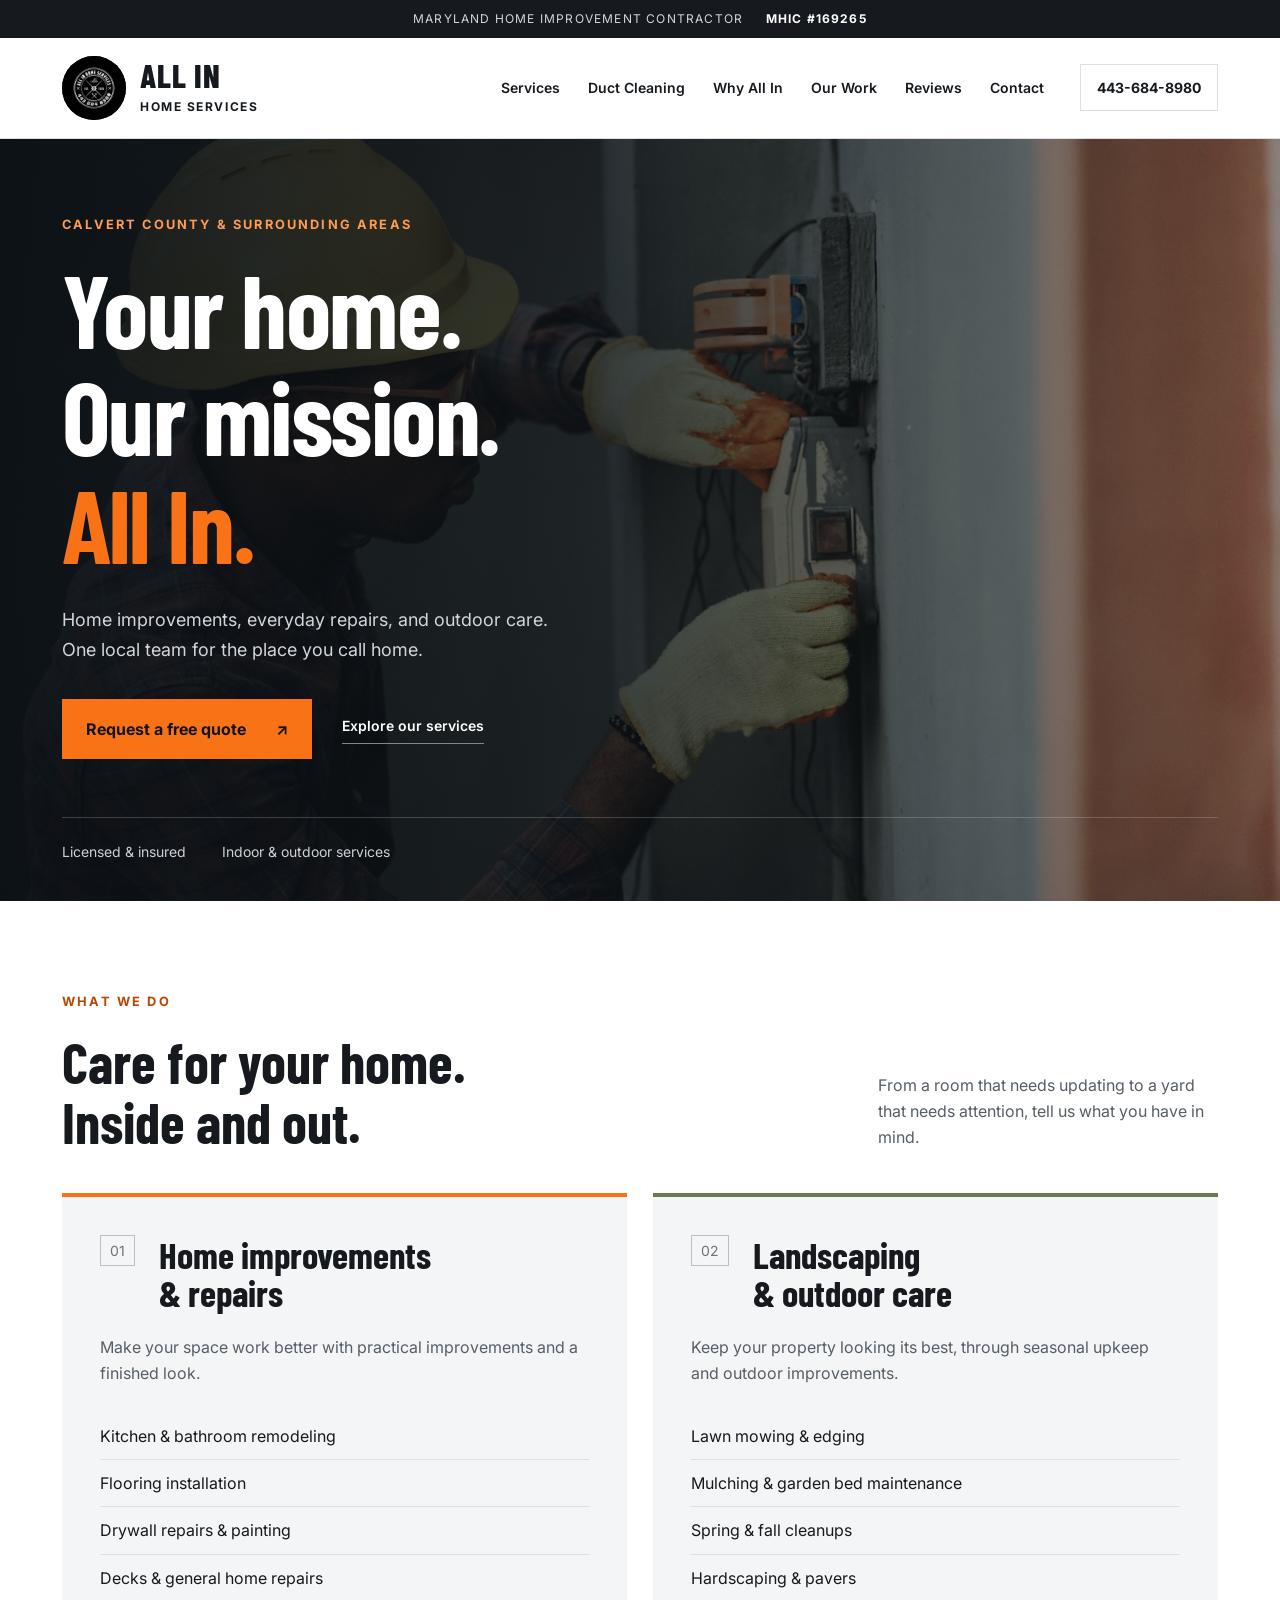
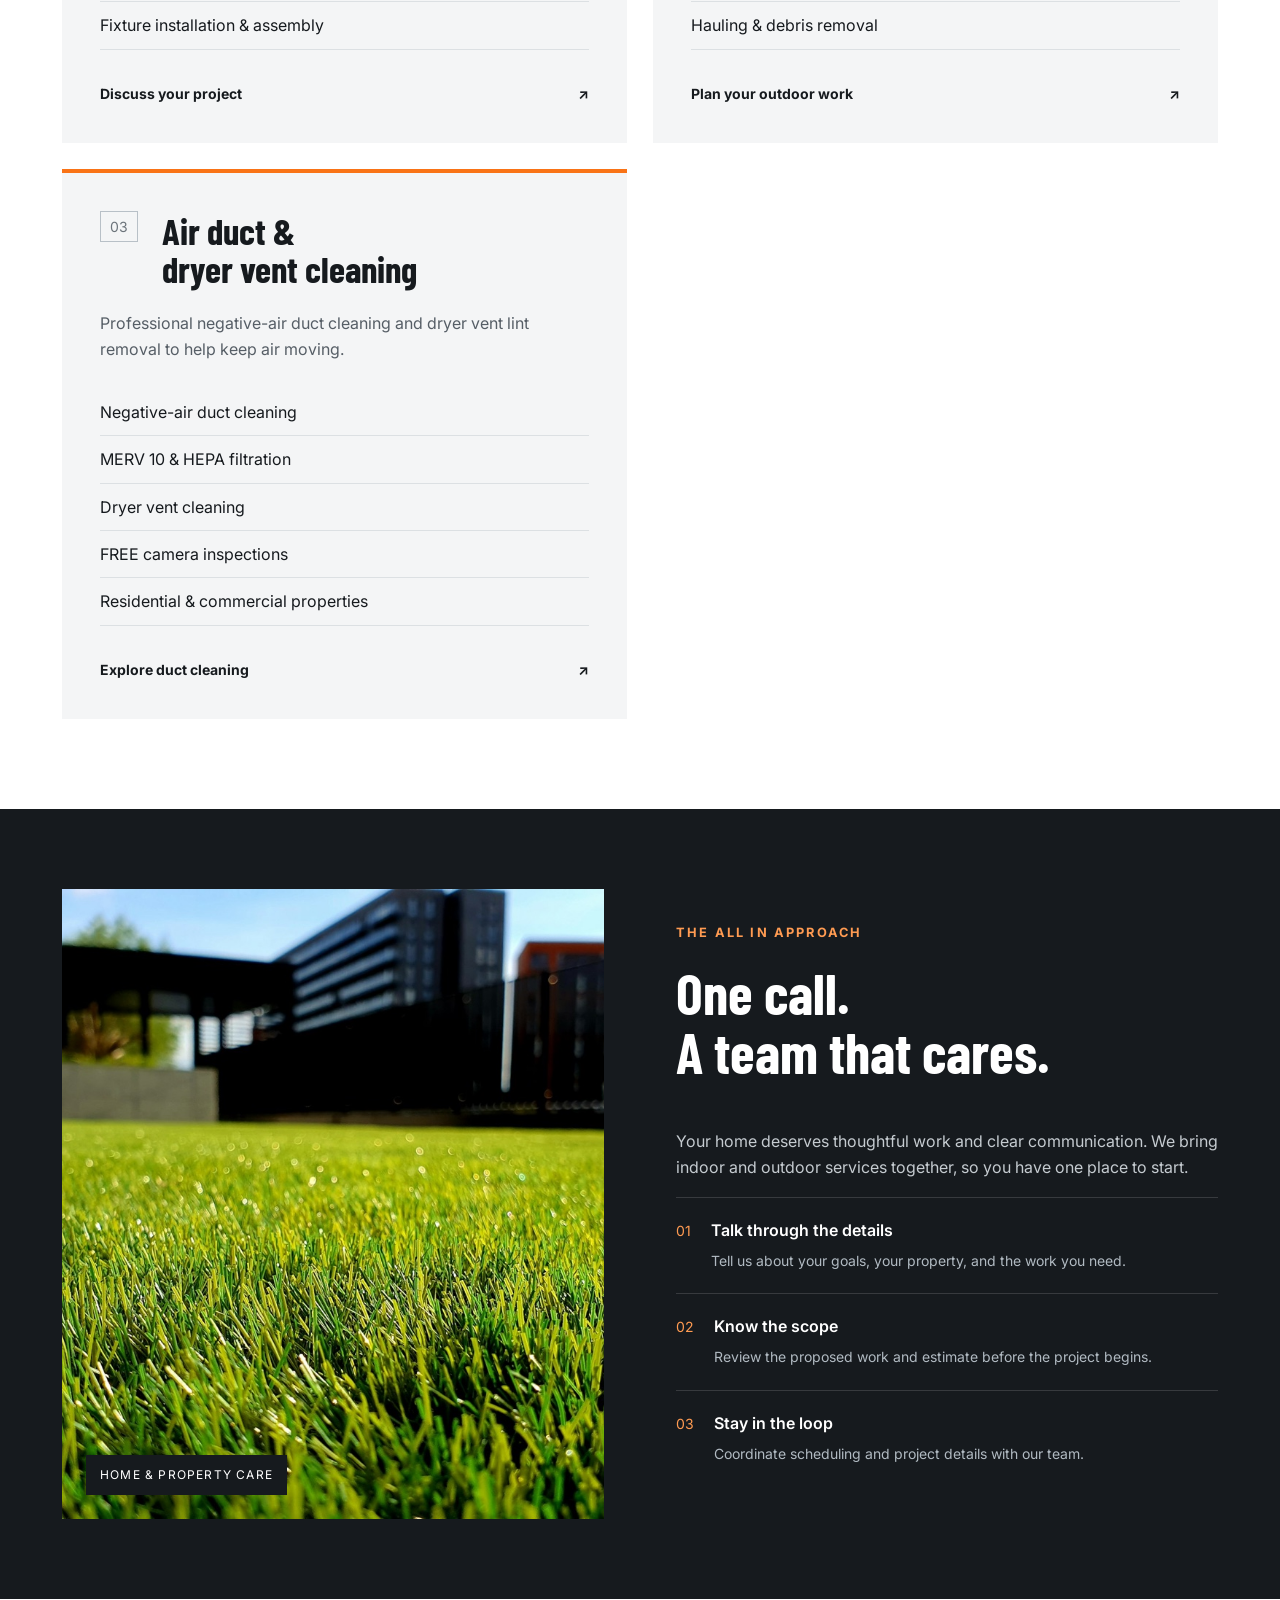
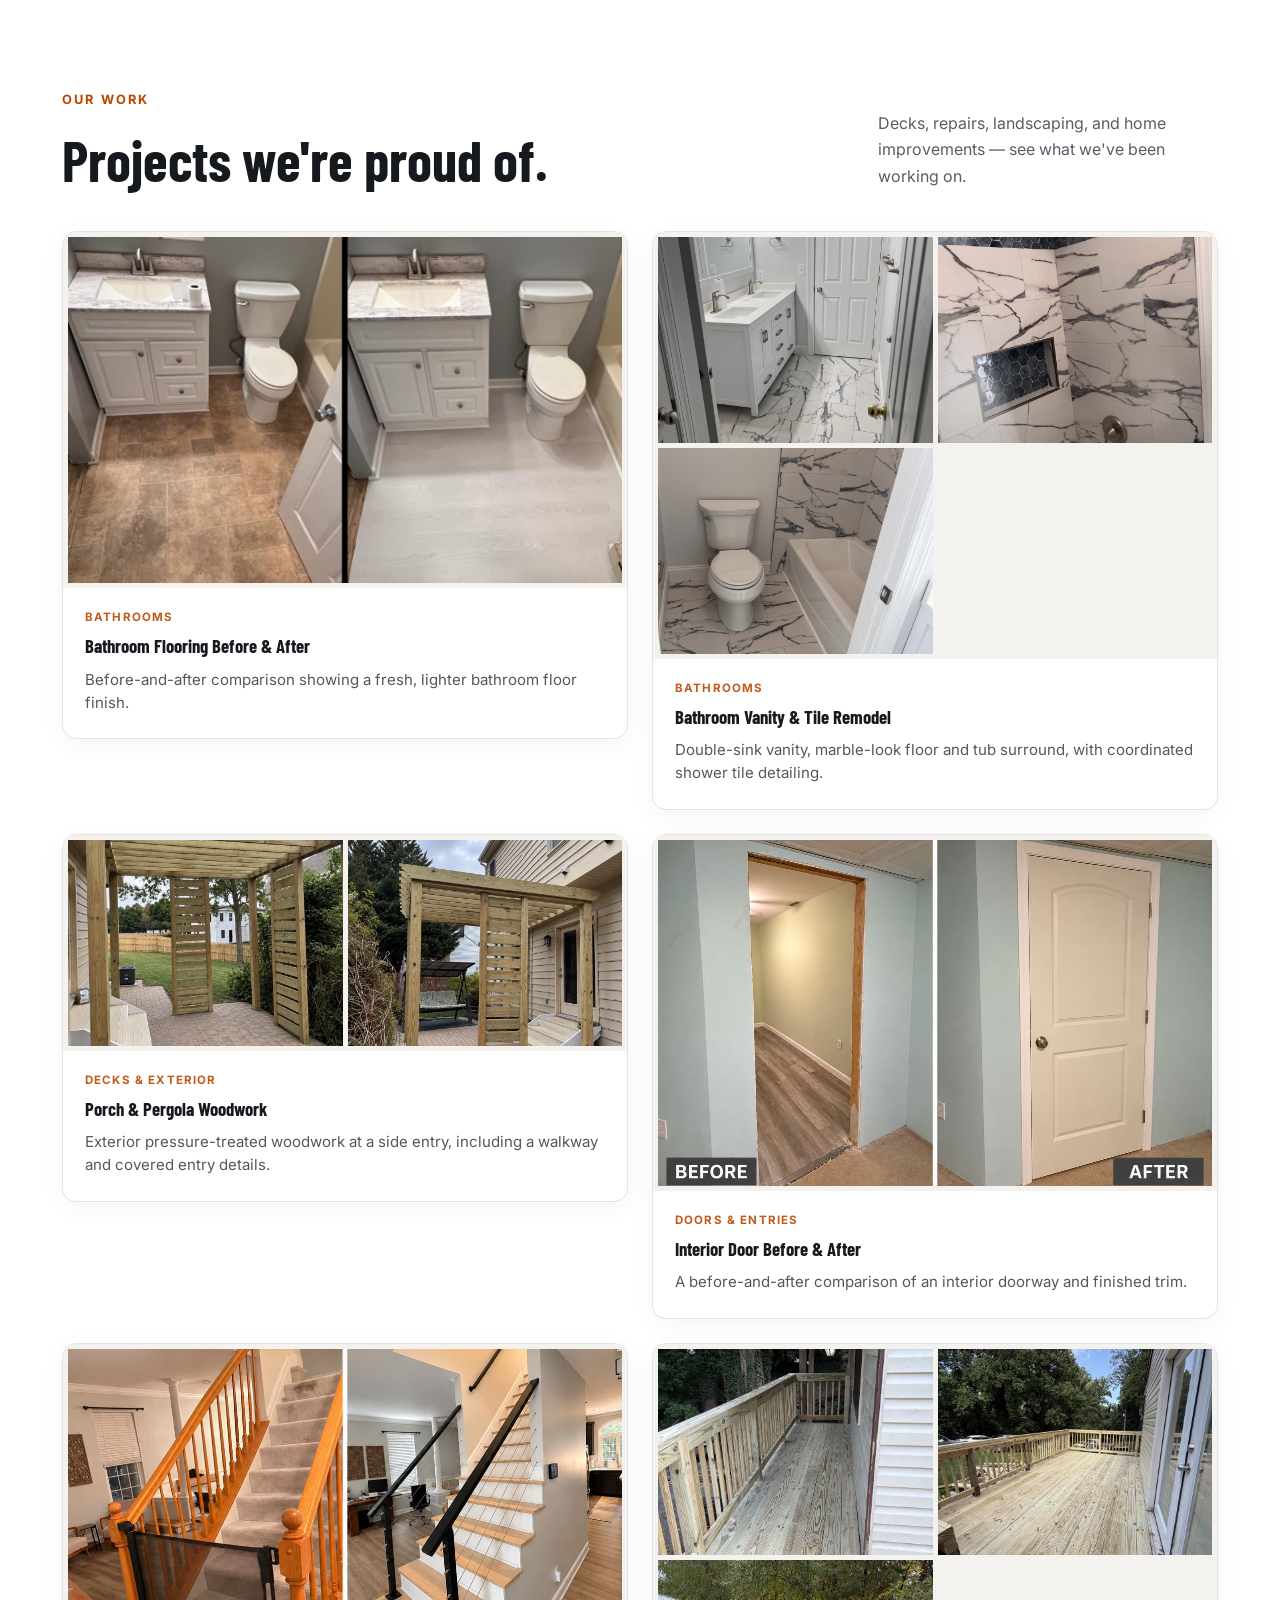
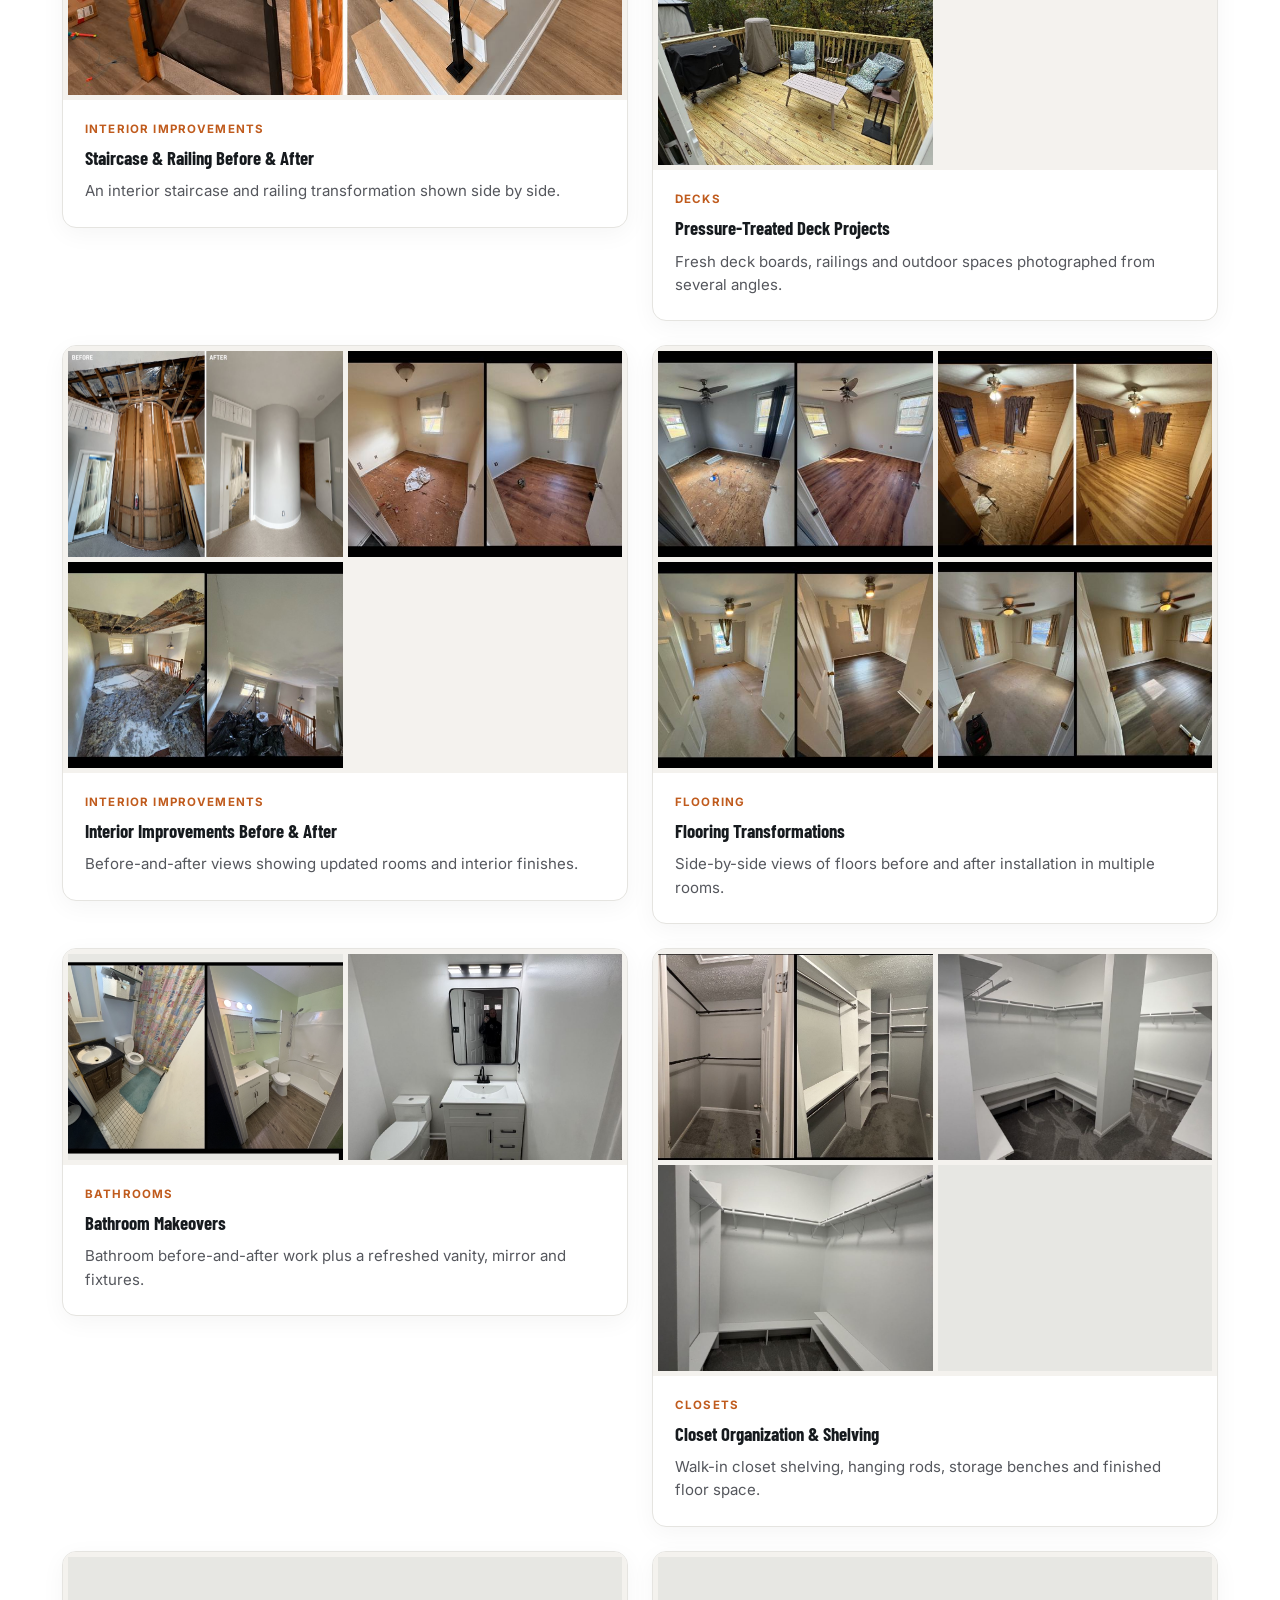
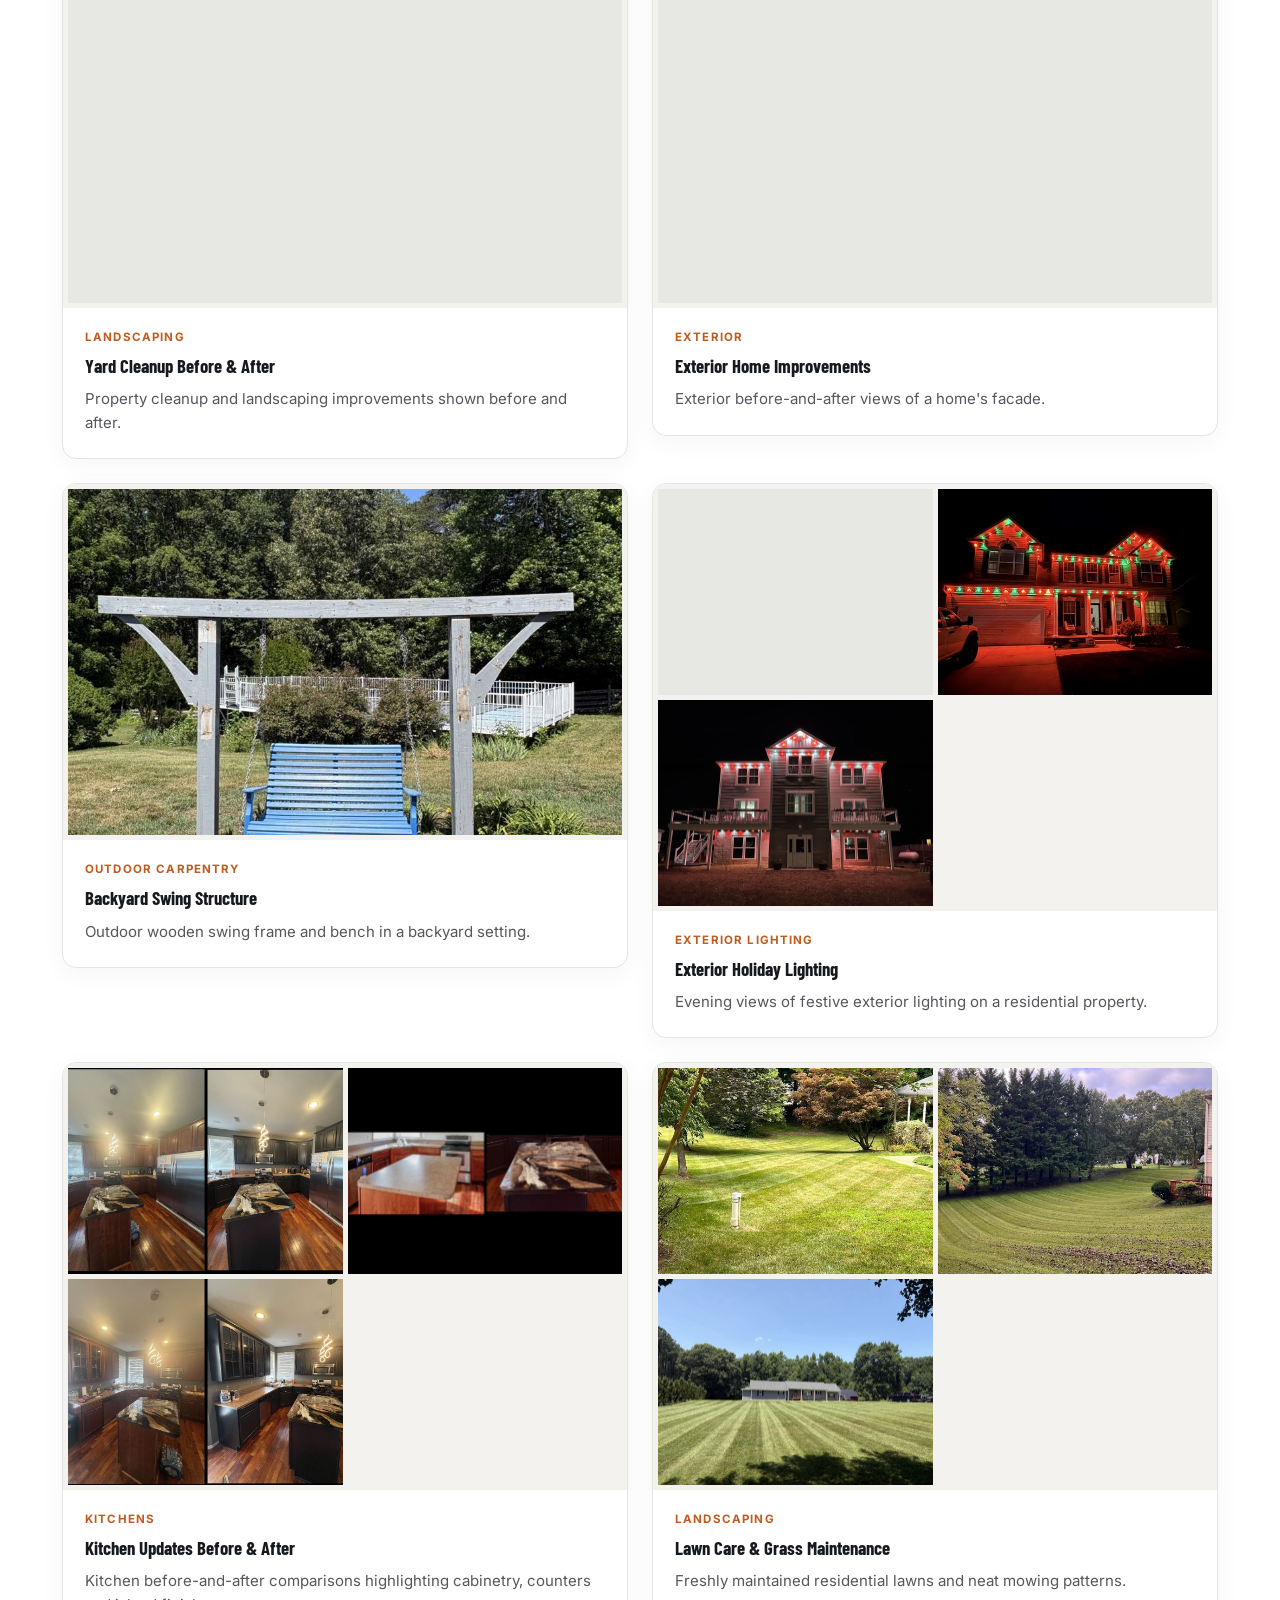
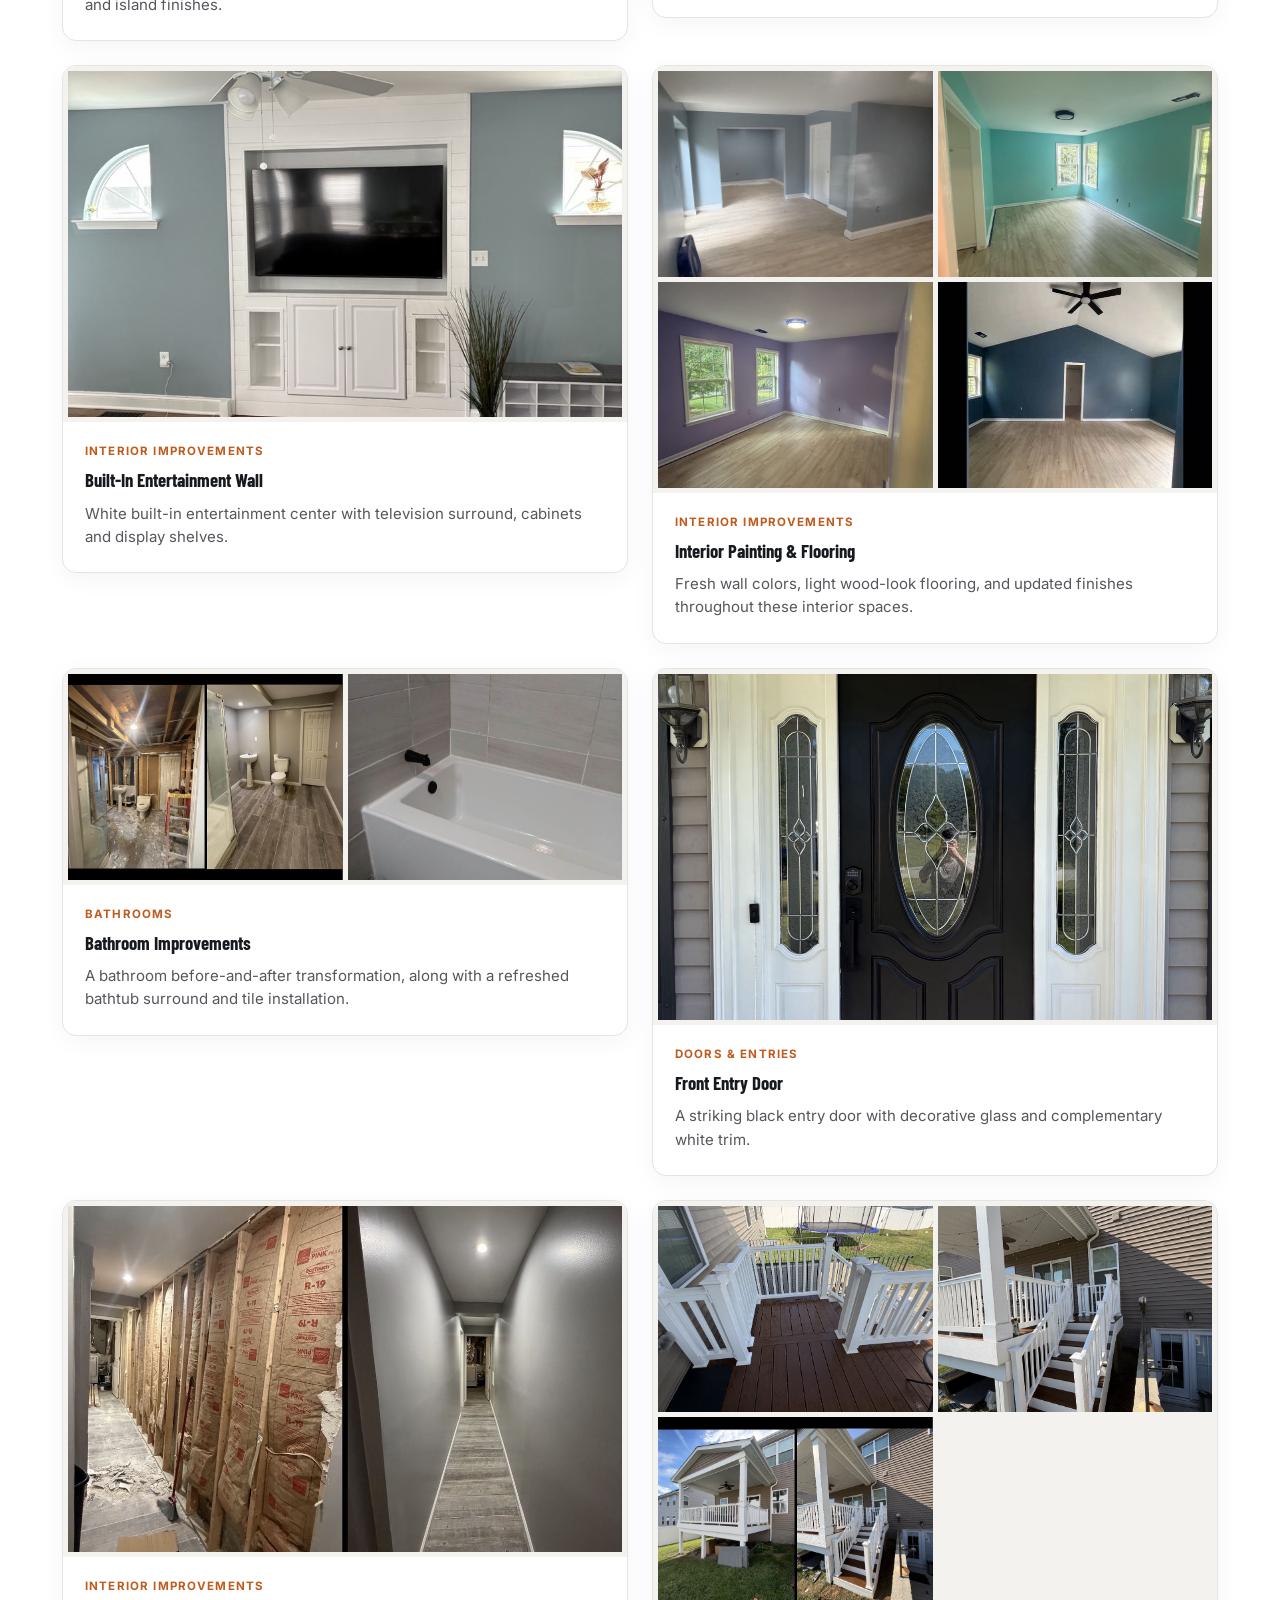
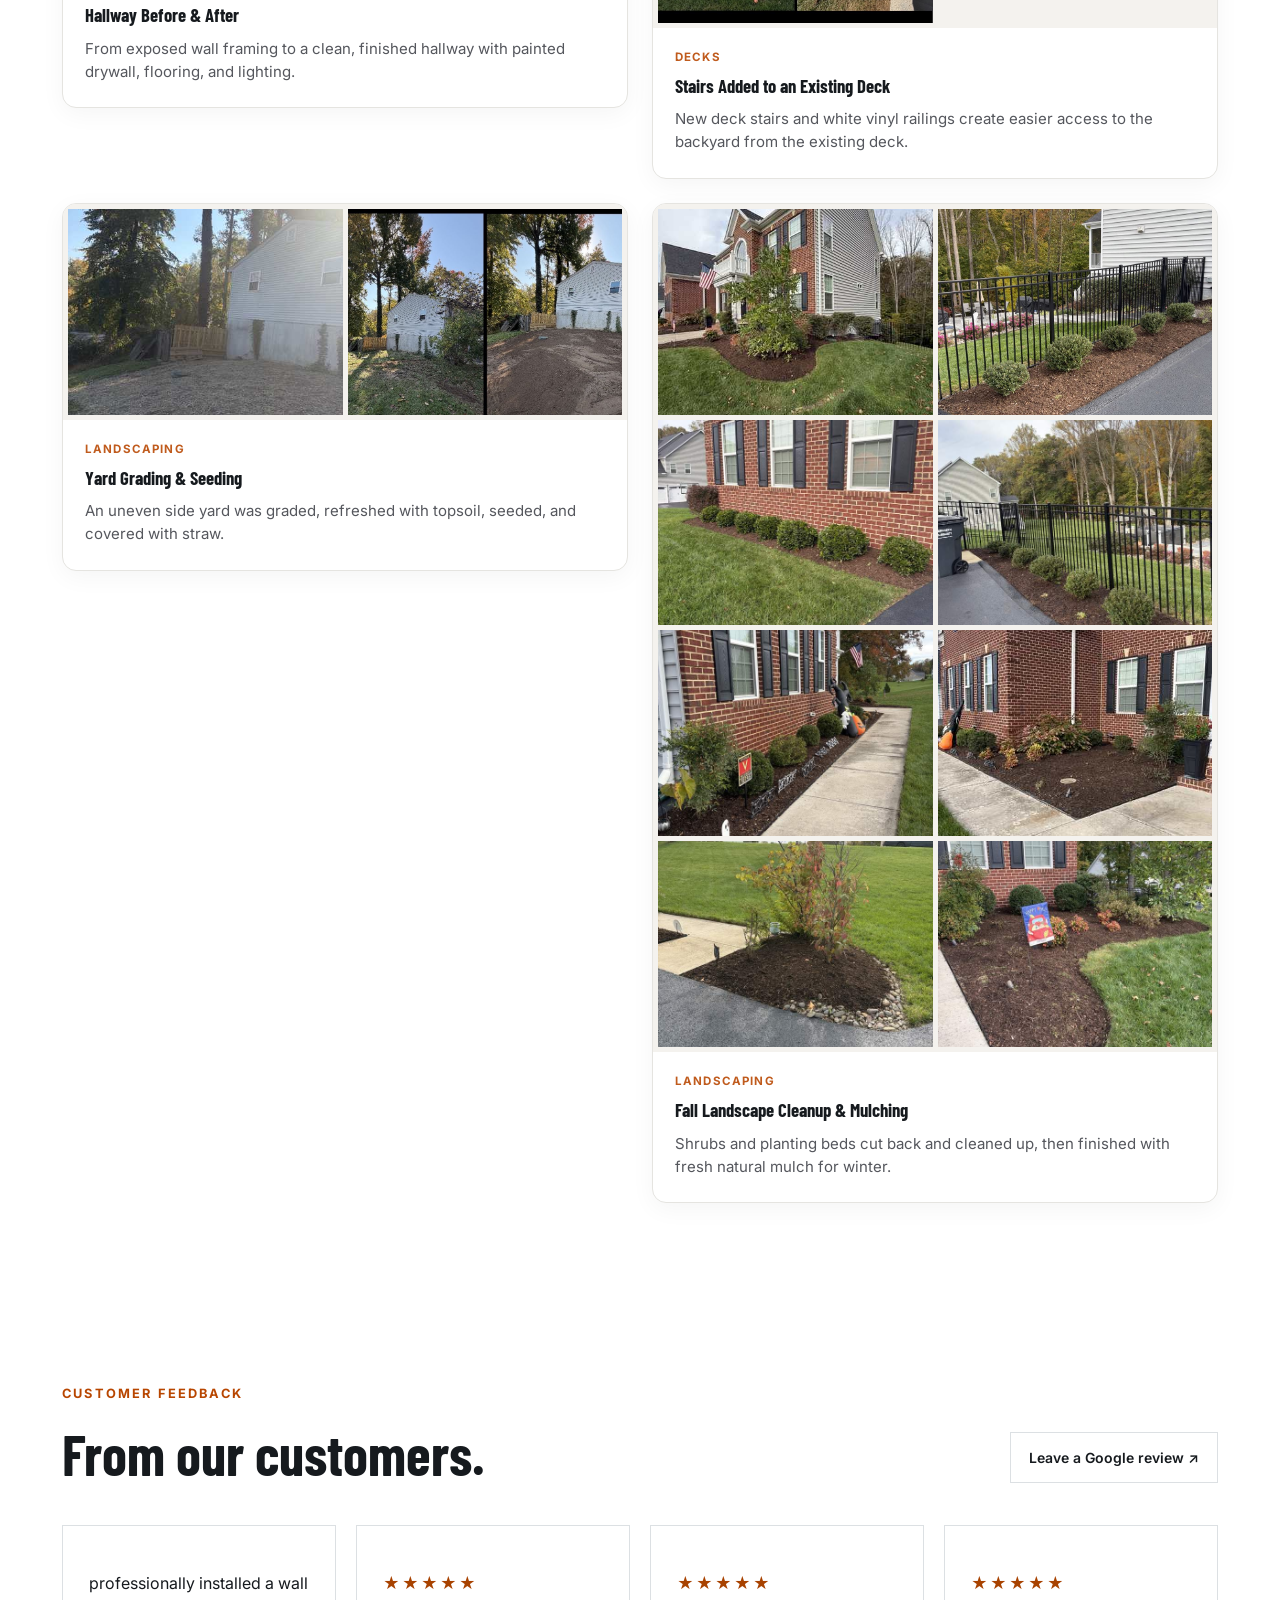
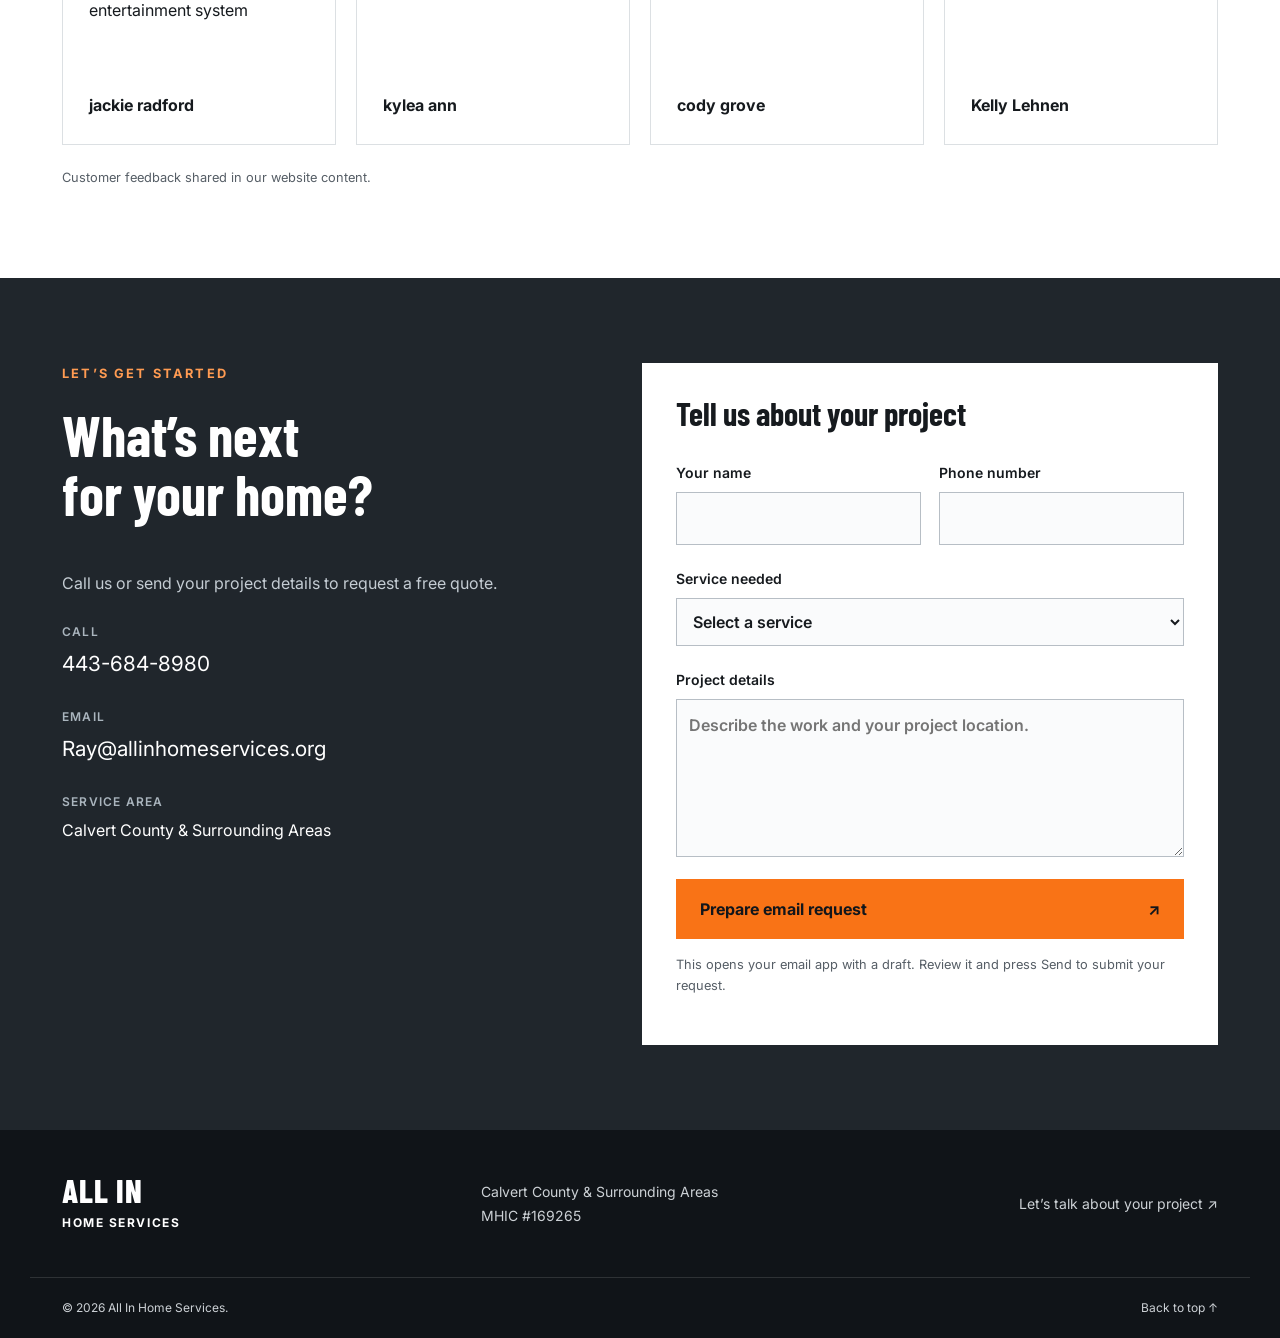
==== commit ff232581: "Add four new bathroom project photos without gallery duplicates" ====
--- a/index.html
+++ b/index.html
@@ -24,7 +24,7 @@
 <section id="contact" class="contact"><div class="wrap contact-grid"><div><p class="eyebrow">LET’S GET STARTED</p><h2>What’s next<br>for your home?</h2><p>Call us or send your project details to request a free quote.</p><div class="contact-detail"><span>CALL</span><a data-phone href="tel:4436848980">443-684-8980</a></div><div class="contact-detail"><span>EMAIL</span><a data-email href="mailto:Ray@allinhomeservices.org">Ray@allinhomeservices.org</a></div><div class="contact-detail"><span>SERVICE AREA</span><p id="service-area">Calvert County &amp; Surrounding Areas</p></div></div><form id="quote-form"><h3>Tell us about your project</h3><div class="form-row"><label>Your name<input name="name" autocomplete="name" required maxlength="120"></label><label>Phone number<input name="phone" type="tel" autocomplete="tel" required maxlength="40"></label></div><label>Service needed<select id="service-select" name="service" required><option value="">Select a service</option><option>Home improvements &amp; repairs</option><option>Landscaping &amp; outdoor care</option><option>Air duct &amp; dryer vent cleaning</option><option>Other</option></select></label><label>Project details<textarea name="message" rows="5" placeholder="Describe the work and your project location." required maxlength="3000"></textarea></label><button class="button" type="submit">Prepare email request <span aria-hidden="true">↗</span></button><p class="form-note">This opens your email app with a draft. Review it and press Send to submit your request.</p><p id="form-status" role="status"></p></form></div></section>
 </main>
 <footer><div class="wrap footer-top"><a class="brand" href="#">ALL IN <small>HOME SERVICES</small></a><p>Calvert County &amp; Surrounding Areas<br>MHIC #169265</p><a href="#contact">Let’s talk about your project ↗</a></div><div class="wrap footer-bottom"><span>© <span id="year">2026</span> All In Home Services.</span><a href="#main">Back to top ↑</a></div></footer>
-<script type="application/json" id="project-gallery-data">[{"title":"Porch & Pergola Woodwork","category":"Decks & Exterior","description":"Exterior pressure-treated woodwork at a side entry, including a walkway and covered entry details.","images":["assets/gallery/project-2026-oct-02.jpg","assets/gallery/project-2026-oct-04.jpg"]},{"title":"Interior Door Before & After","category":"Doors & Entries","description":"A before-and-after comparison of an interior doorway and finished trim.","images":["assets/gallery/project-2026-oct-03.jpg"]},{"title":"Staircase & Railing Before & After","category":"Interior Improvements","description":"An interior staircase and railing transformation shown side by side.","images":["assets/gallery/project-2026-oct-05.jpg"]},{"title":"Pressure-Treated Deck Projects","category":"Decks","description":"Fresh deck boards, railings and outdoor spaces photographed from several angles.","images":["assets/gallery/project-2026-oct-08.jpg","assets/gallery/project-2026-oct-10.jpg","assets/gallery/project-2026-oct-23.jpg"]},{"title":"Interior Improvements Before & After","category":"Interior Improvements","description":"Before-and-after views showing updated rooms and interior finishes.","images":["assets/gallery/project-2026-oct-09.jpg","assets/gallery/project-2026-oct-19.jpg","assets/gallery/project-2026-oct-22.jpg"]},{"title":"Flooring Transformations","category":"Flooring","description":"Side-by-side views of floors before and after installation in multiple rooms.","images":["assets/gallery/project-2026-oct-11.jpg","assets/gallery/project-2026-oct-12.jpg","assets/gallery/project-2026-oct-14.jpg","assets/gallery/project-2026-oct-15.jpg"]},{"title":"Bathroom Makeovers","category":"Bathrooms","description":"Bathroom before-and-after work plus a refreshed vanity, mirror and fixtures.","images":["assets/gallery/project-2026-oct-13.jpg","assets/gallery/project-2026-oct-39.jpg"]},{"title":"Closet Organization & Shelving","category":"Closets","description":"Walk-in closet shelving, hanging rods, storage benches and finished floor space.","images":["assets/gallery/project-2026-oct-16.jpg","assets/gallery/project-2026-oct-29.jpg","assets/gallery/project-2026-oct-32.jpg","assets/gallery/project-2026-oct-38.jpg"]},{"title":"Yard Cleanup Before & After","category":"Landscaping","description":"Property cleanup and landscaping improvements shown before and after.","images":["assets/gallery/project-2026-oct-17.jpg"]},{"title":"Exterior Home Improvements","category":"Exterior","description":"Exterior before-and-after views of a home's facade.","images":["assets/gallery/project-2026-oct-18.jpg"]},{"title":"Backyard Swing Structure","category":"Outdoor Carpentry","description":"Outdoor wooden swing frame and bench in a backyard setting.","images":["assets/gallery/project-2026-oct-20.jpg"]},{"title":"Exterior Holiday Lighting","category":"Exterior Lighting","description":"Evening views of festive exterior lighting on a residential property.","images":["assets/gallery/project-2026-oct-21.jpg","assets/gallery/project-2026-oct-24.jpg","assets/gallery/project-2026-oct-31.jpg"]},{"title":"Kitchen Updates Before & After","category":"Kitchens","description":"Kitchen before-and-after comparisons highlighting cabinetry, counters and island finishes.","images":["assets/gallery/project-2026-oct-25.jpg","assets/gallery/project-2026-oct-26.jpg","assets/gallery/project-2026-oct-27.jpg"]},{"title":"Lawn Care & Grass Maintenance","category":"Landscaping","description":"Freshly maintained residential lawns and neat mowing patterns.","images":["assets/gallery/project-2026-oct-33.jpg","assets/gallery/project-2026-oct-34.jpg","assets/gallery/project-2026-oct-37.jpg"]},{"title":"Built-In Entertainment Wall","category":"Interior Improvements","description":"White built-in entertainment center with television surround, cabinets and display shelves.","images":["assets/gallery/project-2026-oct-35.jpg"]},{"title":"Interior Painting & Flooring","category":"Interior Improvements","description":"Fresh wall colors, light wood-look flooring, and updated finishes throughout these interior spaces.","images":["assets/gallery/interior-main.jpg","assets/gallery/interior-turquoise.jpg","assets/gallery/interior-lavender.jpg","assets/gallery/interior-blue.jpg"]},{"title":"Bathroom Improvements","category":"Bathrooms","description":"A bathroom before-and-after transformation, along with a refreshed bathtub surround and tile installation.","images":["assets/gallery/bath-beforeafter.jpg","assets/gallery/tub-tile.jpg"]},{"title":"Front Entry Door","category":"Doors & Entries","description":"A striking black entry door with decorative glass and complementary white trim.","images":["assets/gallery/front-door.jpg"]},{"title":"Hallway Before & After","category":"Interior Improvements","description":"From exposed wall framing to a clean, finished hallway with painted drywall, flooring, and lighting.","images":["assets/gallery/hall-beforeafter.jpg"]},{"title":"Stairs Added to an Existing Deck","category":"Decks","description":"New deck stairs and white vinyl railings create easier access to the backyard from the existing deck.","images":["assets/gallery/deck1.jpg","assets/gallery/deck2.jpg","assets/gallery/deck3.jpg"]},{"title":"Yard Grading & Seeding","category":"Landscaping","description":"An uneven side yard was graded, refreshed with topsoil, seeded, and covered with straw.","images":["assets/gallery/grading1.jpg","assets/gallery/grading2.jpg"]},{"title":"Fall Landscape Cleanup & Mulching","category":"Landscaping","description":"Shrubs and planting beds cut back and cleaned up, then finished with fresh natural mulch for winter.","images":["assets/gallery/mulch1.jpg","assets/gallery/mulch2.jpg","assets/gallery/mulch3.jpg","assets/gallery/mulch4.jpg","assets/gallery/mulch5.jpg","assets/gallery/mulch6.jpg","assets/gallery/mulch7.jpg","assets/gallery/mulch8.jpg"]}]</script>
+<script type="application/json" id="project-gallery-data">[{"title":"Bathroom Flooring Before & After","category":"Bathrooms","description":"Before-and-after comparison showing a fresh, lighter bathroom floor finish.","images":["assets/gallery/bathroom-floor-beforeafter.jpg"]},{"title":"Bathroom Vanity & Tile Remodel","category":"Bathrooms","description":"Double-sink vanity, marble-look floor and tub surround, with coordinated shower tile detailing.","images":["assets/gallery/bathroom-double-vanity.jpg","assets/gallery/bathroom-marble-tile-shower.jpg","assets/gallery/bathroom-marble-tile-tub.jpg"]},{"title":"Porch & Pergola Woodwork","category":"Decks & Exterior","description":"Exterior pressure-treated woodwork at a side entry, including a walkway and covered entry details.","images":["assets/gallery/project-2026-oct-02.jpg","assets/gallery/project-2026-oct-04.jpg"]},{"title":"Interior Door Before & After","category":"Doors & Entries","description":"A before-and-after comparison of an interior doorway and finished trim.","images":["assets/gallery/project-2026-oct-03.jpg"]},{"title":"Staircase & Railing Before & After","category":"Interior Improvements","description":"An interior staircase and railing transformation shown side by side.","images":["assets/gallery/project-2026-oct-05.jpg"]},{"title":"Pressure-Treated Deck Projects","category":"Decks","description":"Fresh deck boards, railings and outdoor spaces photographed from several angles.","images":["assets/gallery/project-2026-oct-08.jpg","assets/gallery/project-2026-oct-10.jpg","assets/gallery/project-2026-oct-23.jpg"]},{"title":"Interior Improvements Before & After","category":"Interior Improvements","description":"Before-and-after views showing updated rooms and interior finishes.","images":["assets/gallery/project-2026-oct-09.jpg","assets/gallery/project-2026-oct-19.jpg","assets/gallery/project-2026-oct-22.jpg"]},{"title":"Flooring Transformations","category":"Flooring","description":"Side-by-side views of floors before and after installation in multiple rooms.","images":["assets/gallery/project-2026-oct-11.jpg","assets/gallery/project-2026-oct-12.jpg","assets/gallery/project-2026-oct-14.jpg","assets/gallery/project-2026-oct-15.jpg"]},{"title":"Bathroom Makeovers","category":"Bathrooms","description":"Bathroom before-and-after work plus a refreshed vanity, mirror and fixtures.","images":["assets/gallery/project-2026-oct-13.jpg","assets/gallery/project-2026-oct-39.jpg"]},{"title":"Closet Organization & Shelving","category":"Closets","description":"Walk-in closet shelving, hanging rods, storage benches and finished floor space.","images":["assets/gallery/project-2026-oct-16.jpg","assets/gallery/project-2026-oct-29.jpg","assets/gallery/project-2026-oct-32.jpg","assets/gallery/project-2026-oct-38.jpg"]},{"title":"Yard Cleanup Before & After","category":"Landscaping","description":"Property cleanup and landscaping improvements shown before and after.","images":["assets/gallery/project-2026-oct-17.jpg"]},{"title":"Exterior Home Improvements","category":"Exterior","description":"Exterior before-and-after views of a home's facade.","images":["assets/gallery/project-2026-oct-18.jpg"]},{"title":"Backyard Swing Structure","category":"Outdoor Carpentry","description":"Outdoor wooden swing frame and bench in a backyard setting.","images":["assets/gallery/project-2026-oct-20.jpg"]},{"title":"Exterior Holiday Lighting","category":"Exterior Lighting","description":"Evening views of festive exterior lighting on a residential property.","images":["assets/gallery/project-2026-oct-21.jpg","assets/gallery/project-2026-oct-24.jpg","assets/gallery/project-2026-oct-31.jpg"]},{"title":"Kitchen Updates Before & After","category":"Kitchens","description":"Kitchen before-and-after comparisons highlighting cabinetry, counters and island finishes.","images":["assets/gallery/project-2026-oct-25.jpg","assets/gallery/project-2026-oct-26.jpg","assets/gallery/project-2026-oct-27.jpg"]},{"title":"Lawn Care & Grass Maintenance","category":"Landscaping","description":"Freshly maintained residential lawns and neat mowing patterns.","images":["assets/gallery/project-2026-oct-33.jpg","assets/gallery/project-2026-oct-34.jpg","assets/gallery/project-2026-oct-37.jpg"]},{"title":"Built-In Entertainment Wall","category":"Interior Improvements","description":"White built-in entertainment center with television surround, cabinets and display shelves.","images":["assets/gallery/project-2026-oct-35.jpg"]},{"title":"Interior Painting & Flooring","category":"Interior Improvements","description":"Fresh wall colors, light wood-look flooring, and updated finishes throughout these interior spaces.","images":["assets/gallery/interior-main.jpg","assets/gallery/interior-turquoise.jpg","assets/gallery/interior-lavender.jpg","assets/gallery/interior-blue.jpg"]},{"title":"Bathroom Improvements","category":"Bathrooms","description":"A bathroom before-and-after transformation, along with a refreshed bathtub surround and tile installation.","images":["assets/gallery/bath-beforeafter.jpg","assets/gallery/tub-tile.jpg"]},{"title":"Front Entry Door","category":"Doors & Entries","description":"A striking black entry door with decorative glass and complementary white trim.","images":["assets/gallery/front-door.jpg"]},{"title":"Hallway Before & After","category":"Interior Improvements","description":"From exposed wall framing to a clean, finished hallway with painted drywall, flooring, and lighting.","images":["assets/gallery/hall-beforeafter.jpg"]},{"title":"Stairs Added to an Existing Deck","category":"Decks","description":"New deck stairs and white vinyl railings create easier access to the backyard from the existing deck.","images":["assets/gallery/deck1.jpg","assets/gallery/deck2.jpg","assets/gallery/deck3.jpg"]},{"title":"Yard Grading & Seeding","category":"Landscaping","description":"An uneven side yard was graded, refreshed with topsoil, seeded, and covered with straw.","images":["assets/gallery/grading1.jpg","assets/gallery/grading2.jpg"]},{"title":"Fall Landscape Cleanup & Mulching","category":"Landscaping","description":"Shrubs and planting beds cut back and cleaned up, then finished with fresh natural mulch for winter.","images":["assets/gallery/mulch1.jpg","assets/gallery/mulch2.jpg","assets/gallery/mulch3.jpg","assets/gallery/mulch4.jpg","assets/gallery/mulch5.jpg","assets/gallery/mulch6.jpg","assets/gallery/mulch7.jpg","assets/gallery/mulch8.jpg"]}]</script>
 <script type="application/json" id="content-snapshot">[
   {
     "id": "logo",
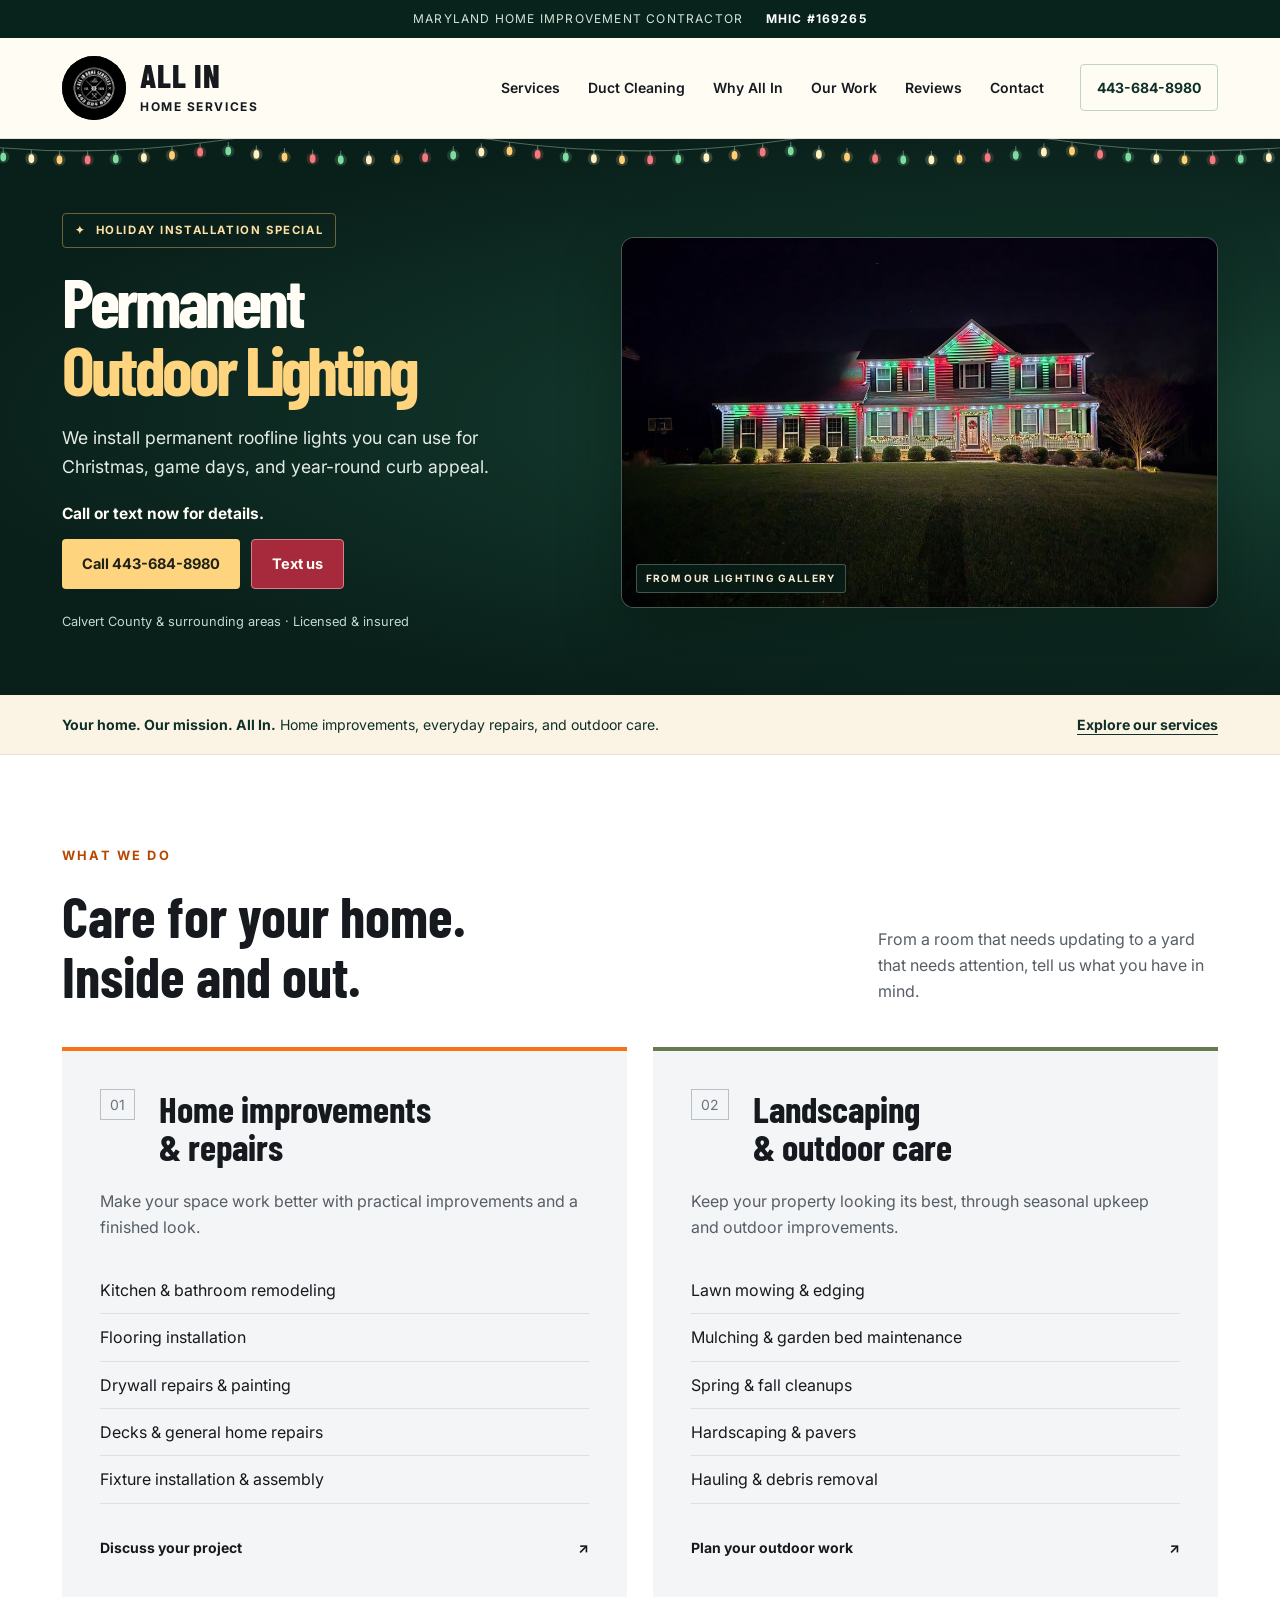
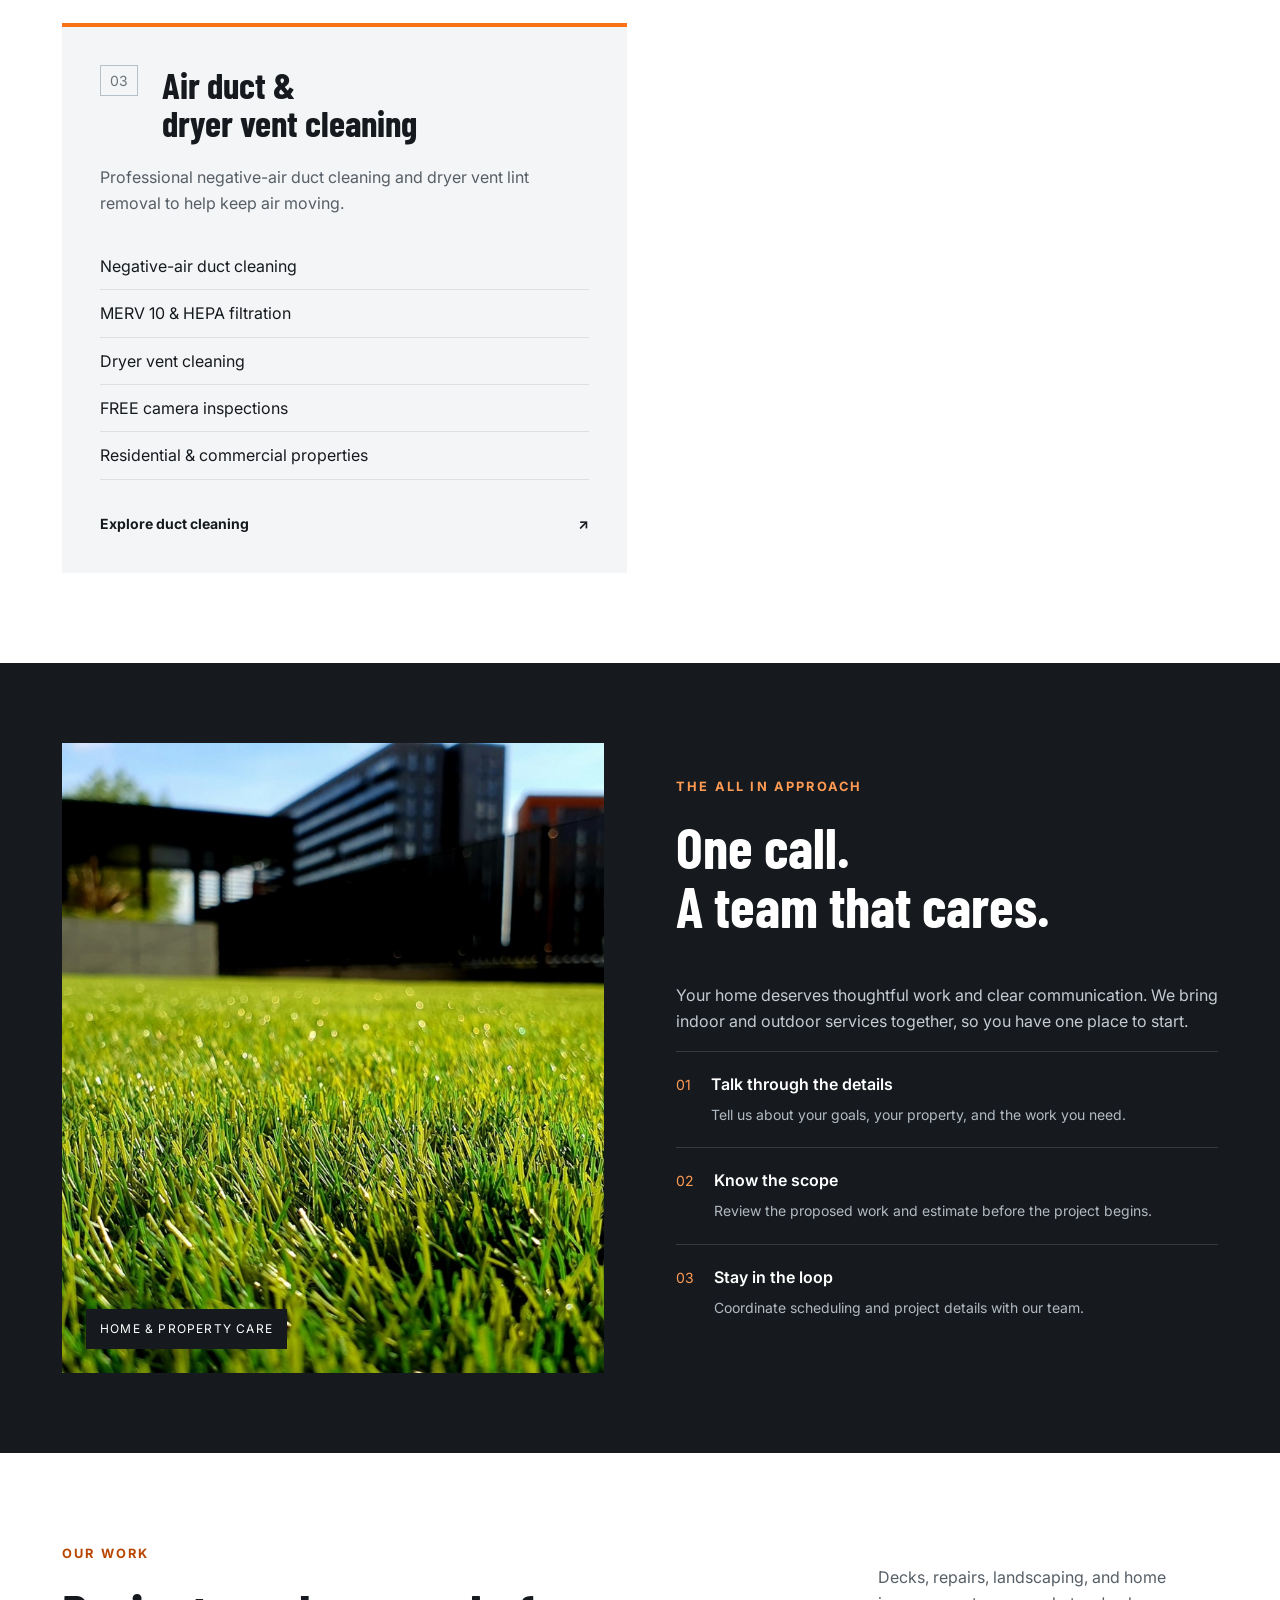
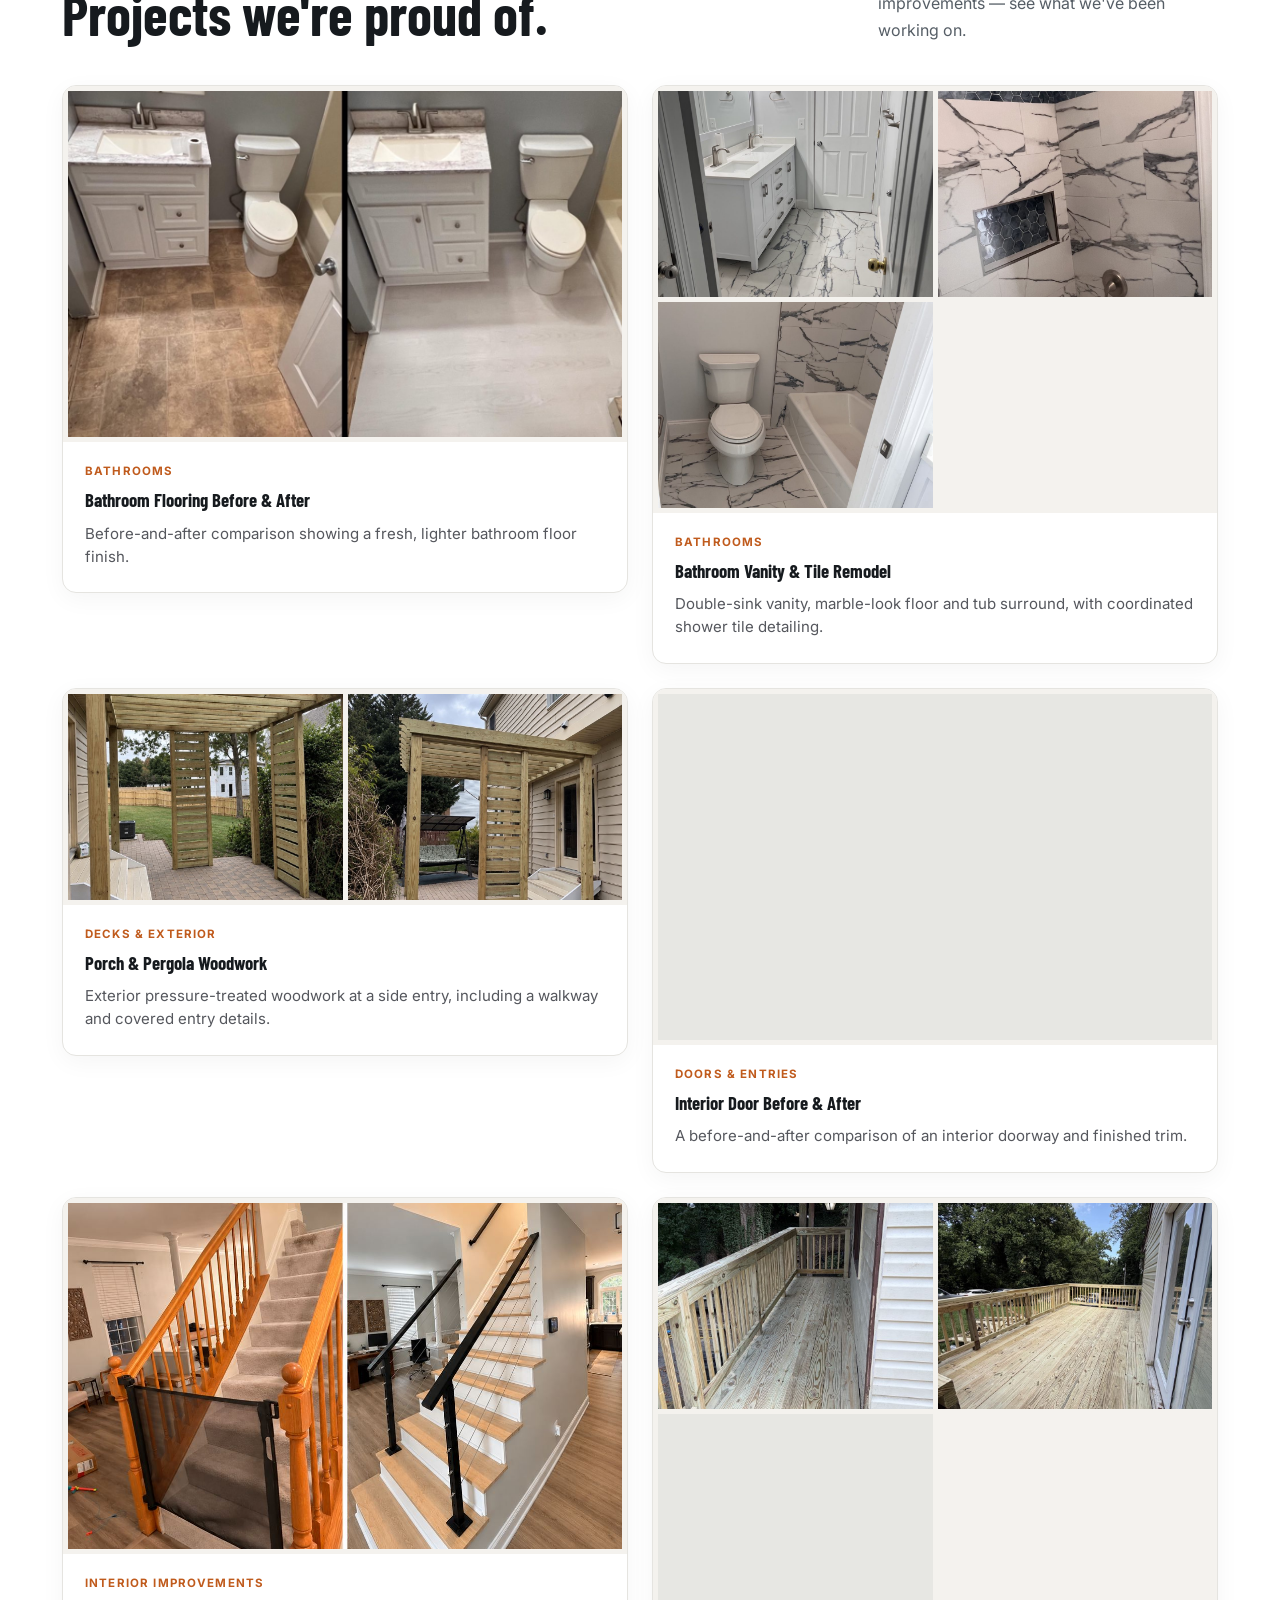
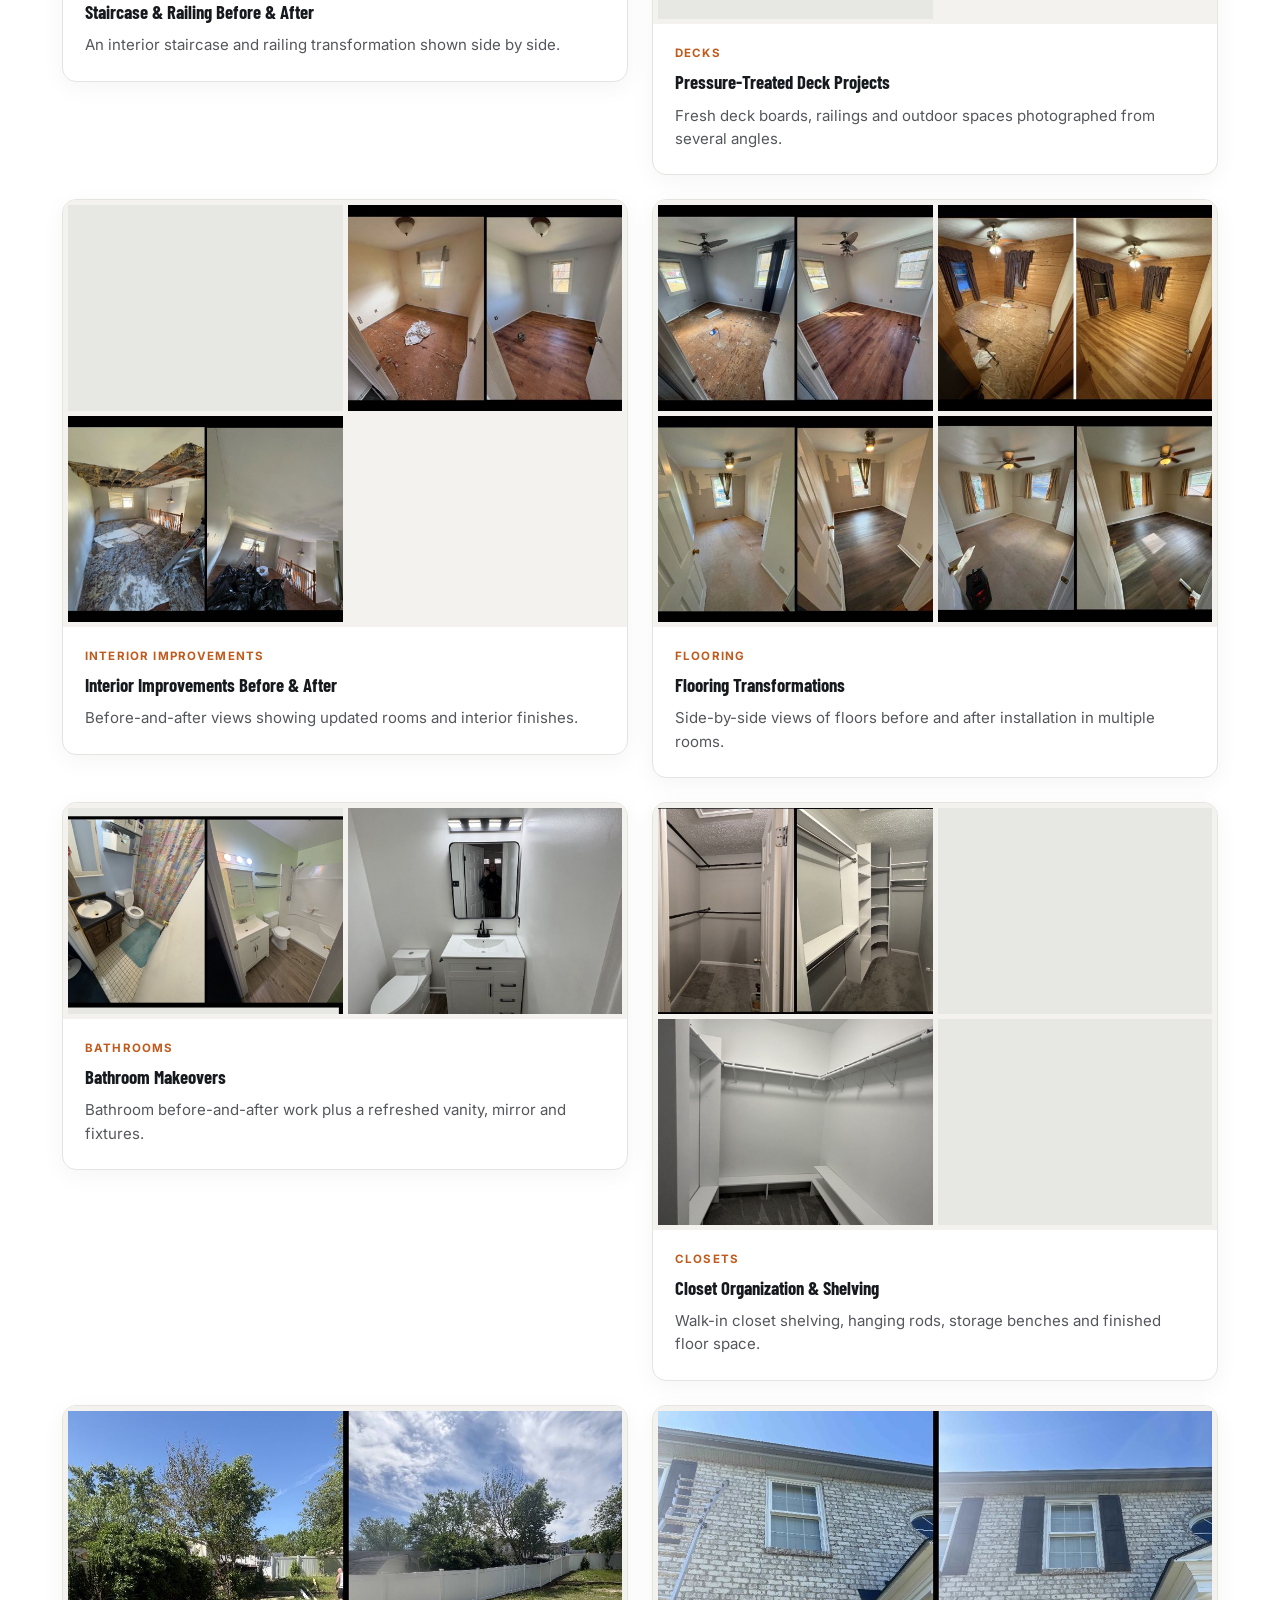
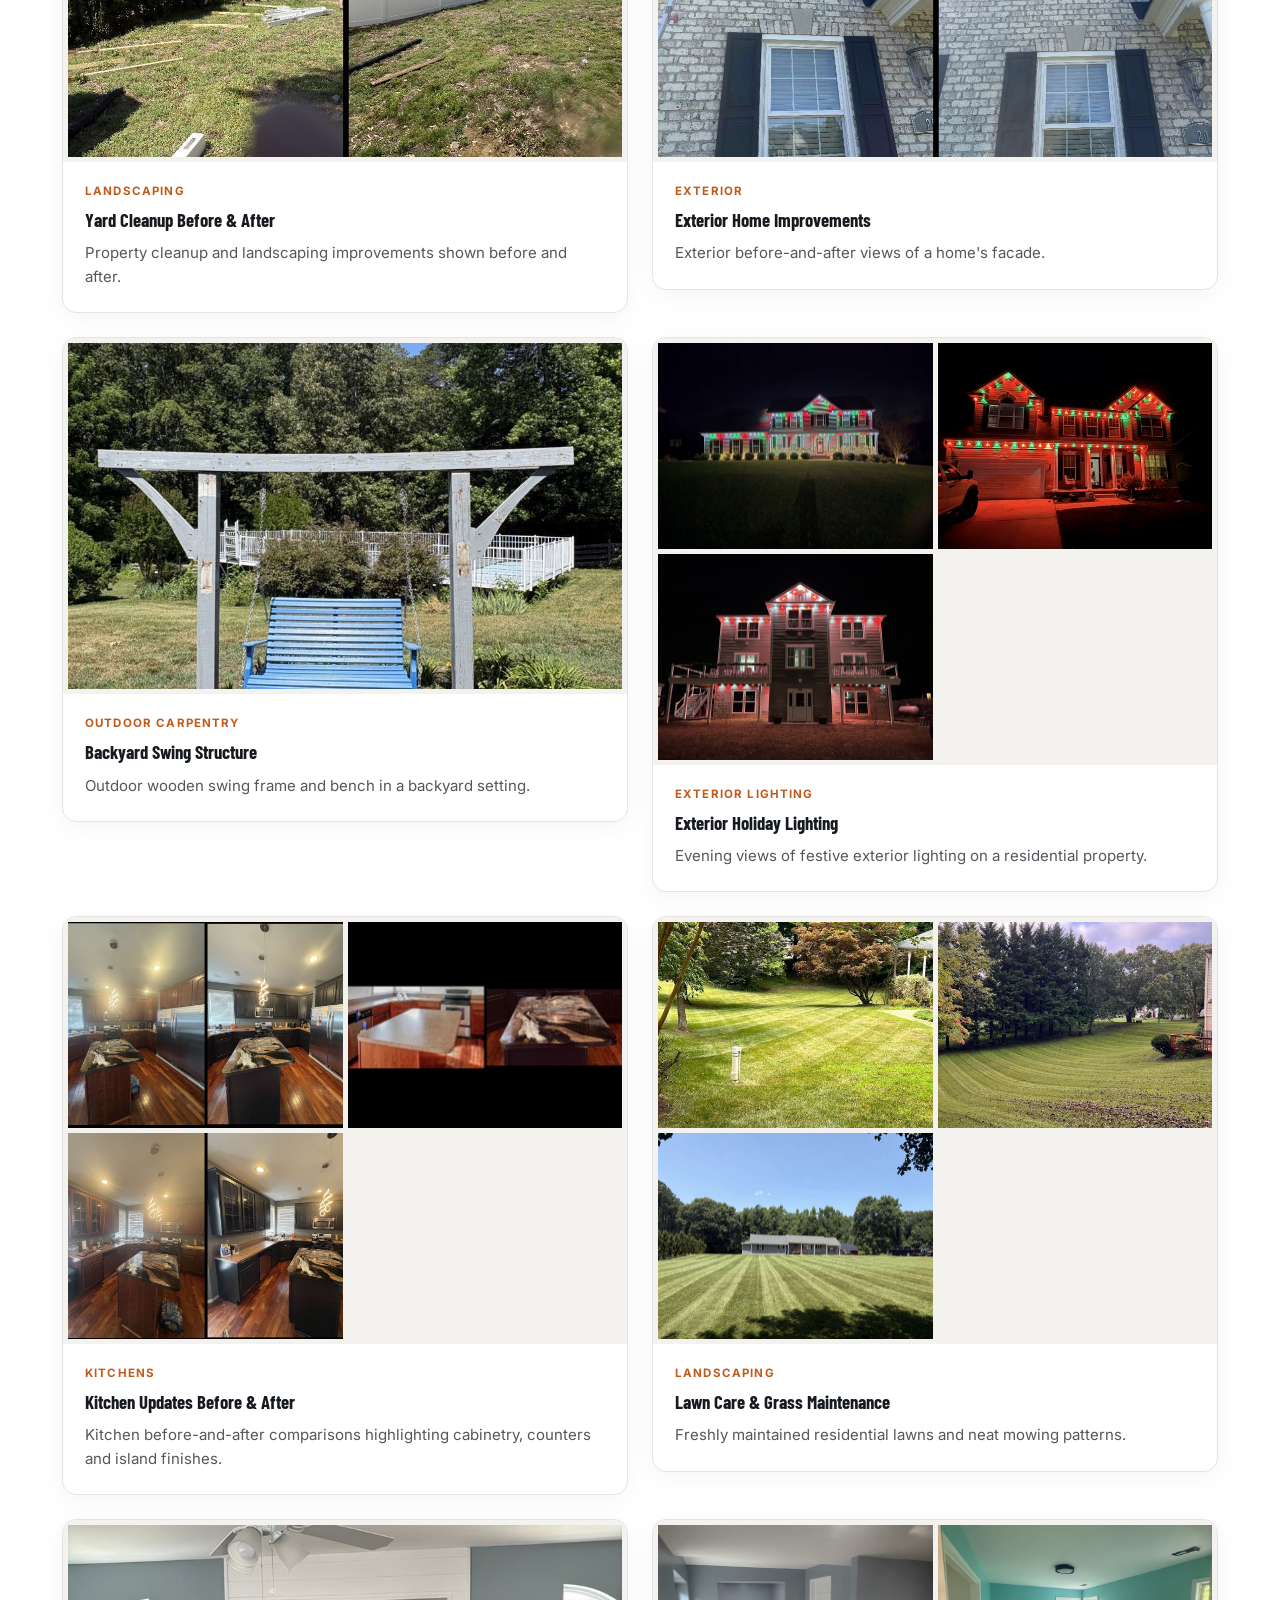
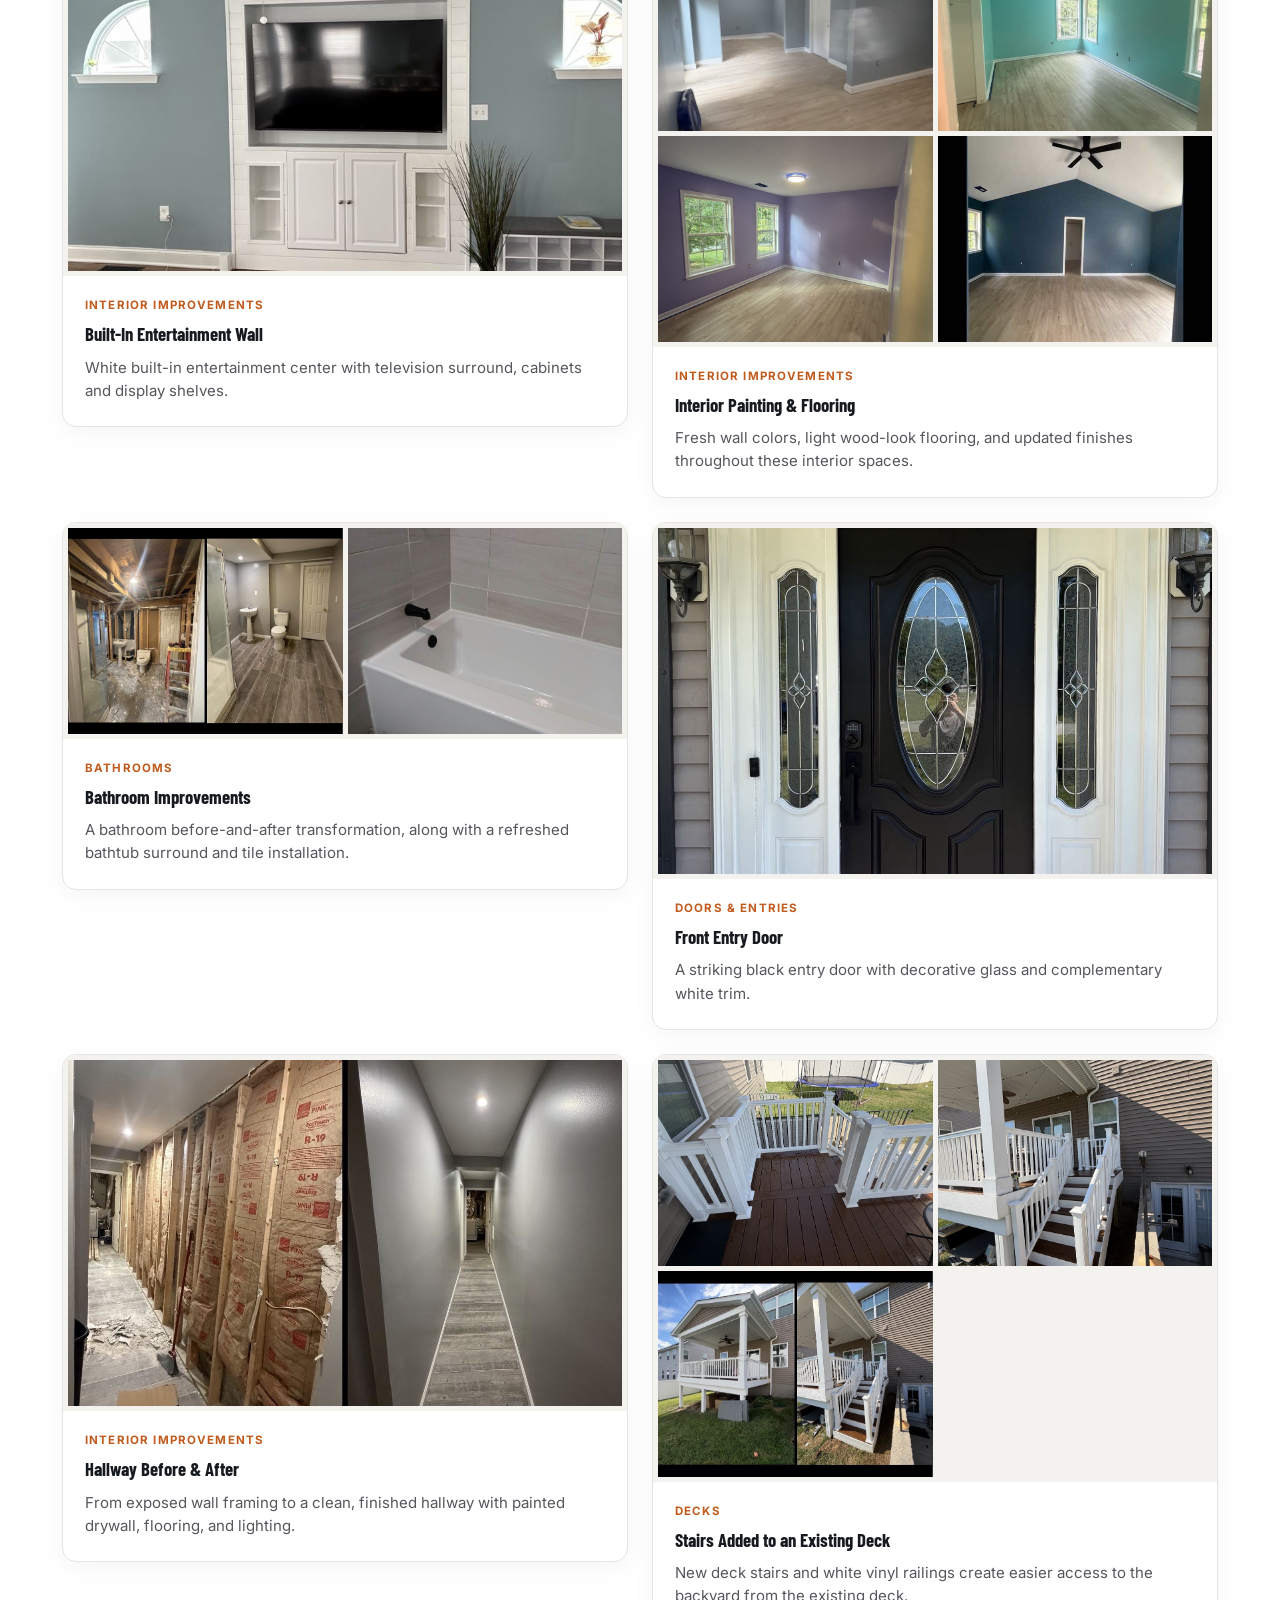
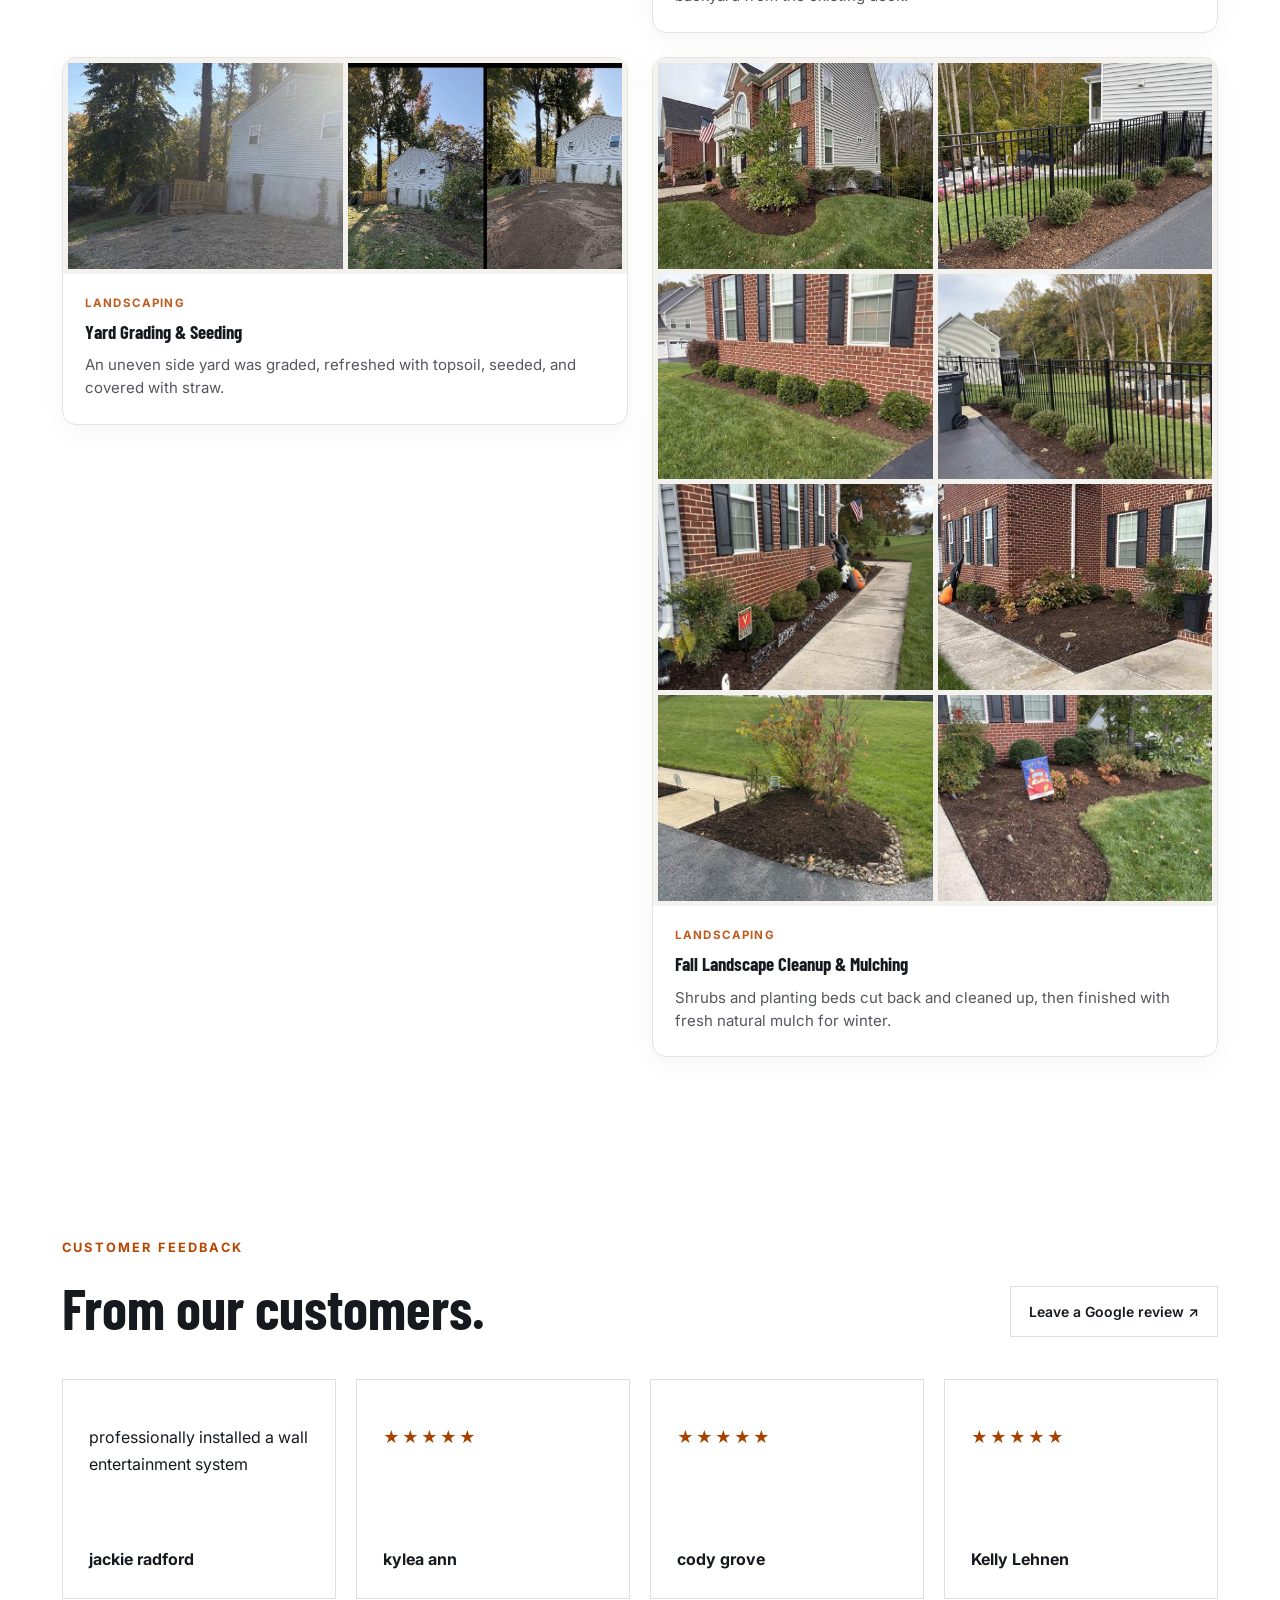
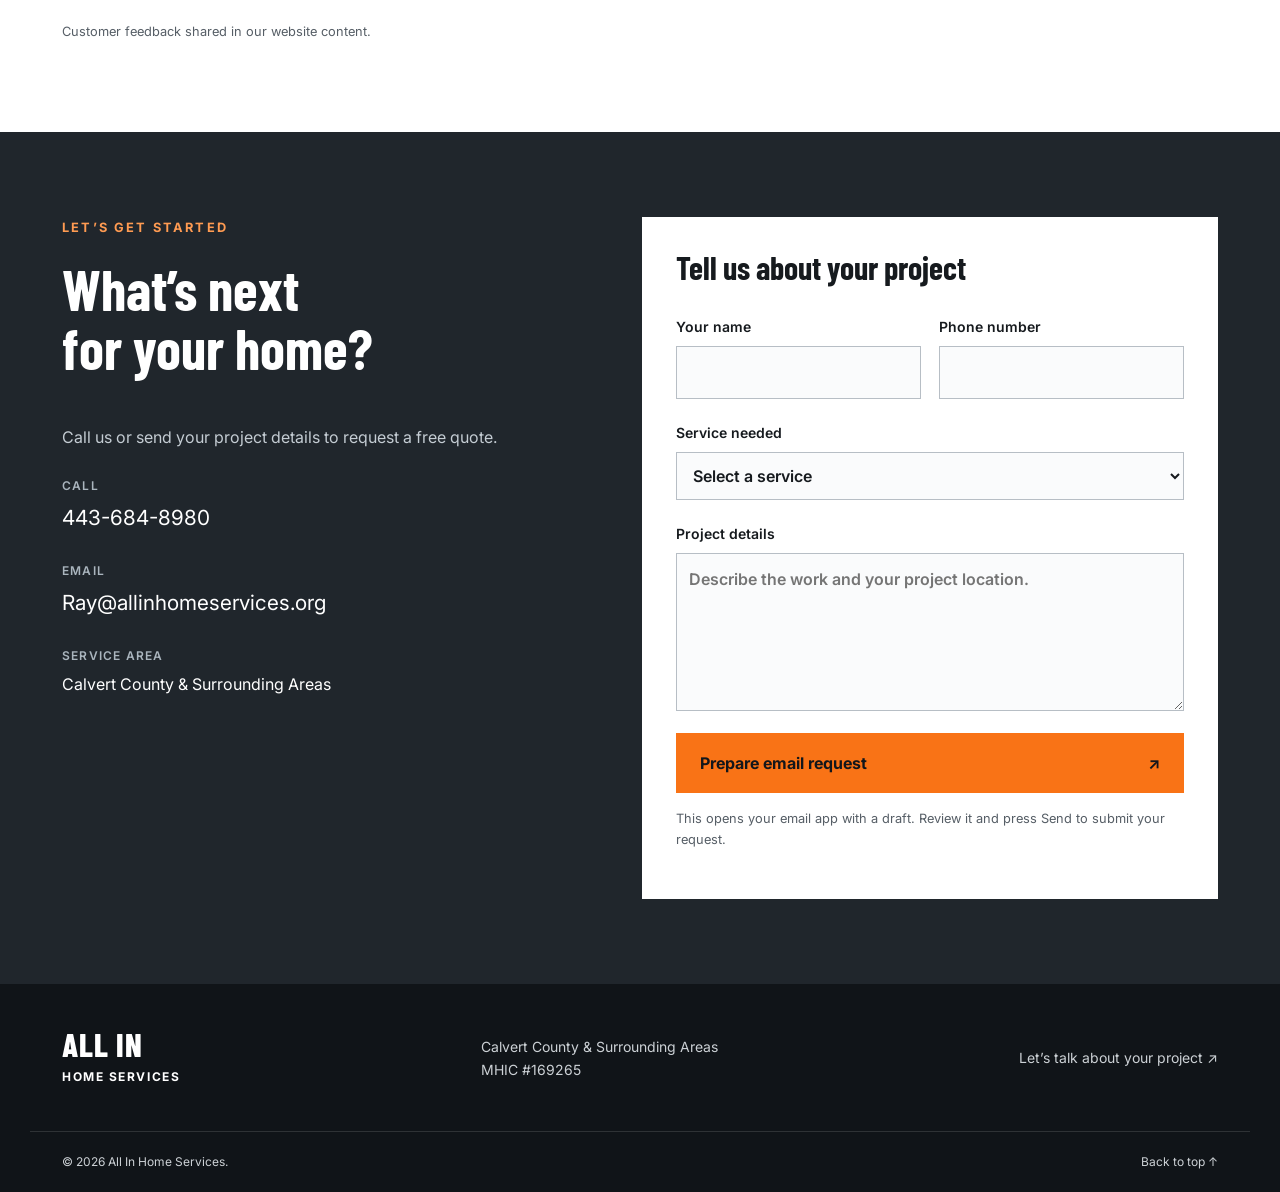
==== commit 2350eafb: "Publish holiday lighting special on homepage" ====
--- a/index.html
+++ b/index.html
@@ -5,14 +5,84 @@
 <title>Home Improvement Contractor in Calvert County, MD | All In Home Services</title>
 <meta name="description" content="All In Home Services: home improvement, air duct and dryer vent cleaning, repairs and landscaping in Maryland and surrounding areas. MHIC #169265. Call 443-684-8980.">
 <link rel="icon" href="data:image/svg+xml,%3Csvg xmlns='http://www.w3.org/2000/svg' viewBox='0 0 32 32'%3E%3Crect width='32' height='32' rx='5' fill='%2314171b'/%3E%3Cpath d='M5 15L16 5l11 10v12H5Z' fill='%23f97316'/%3E%3Cpath d='M13 19h6v8h-6Z' fill='%2314171b'/%3E%3C/svg%3E">
-<link rel="stylesheet" href="style.css"><script src="app.js" defer></script>
+<link rel="stylesheet" href="style.css">
+<style>
+:root { --pine:#0e3027; --cranberry:#a6293c; --gold:#ffd47e; --evergreen:#08231c; }
+.license { background:var(--evergreen); color:#d2e4da; }
+header { background:#fffcf4; border-color:#eae0d2; }
+.header-call { color:var(--pine); border-color:#c2d2c8; border-radius:4px; }
+.holiday { overflow:hidden; isolation:isolate; position:relative; color:#fffdf5; background:radial-gradient(ellipse at 86% 50%,#1a4435 0%,#103127 38%,#091f19 78%); }
+.holiday-wire { display:block; width:100%; height:36px; position:absolute; top:-5px; left:0; pointer-events:none; }
+.holiday-layout { display:grid; grid-template-columns:minmax(0,1fr) minmax(0,1.1fr); align-items:center; gap:16px; position:relative; min-height:548px; padding-block:74px 63px; }
+.holiday-copy { position:relative; z-index:1; }
+.holiday-kicker { display:inline-flex; align-items:center; gap:10px; padding:7px 12px; margin:0 0 19px; border:1px solid #e6bb6870; border-radius:4px; color:#ffe1a6; font-size:.71rem; font-weight:700; letter-spacing:.14em; text-transform:uppercase; }
+.holiday h1 { font-size:clamp(3rem,5.4vw,5.35rem); letter-spacing:-.055em; line-height:.99; margin:0 0 20px; }
+.holiday h1 span { color:var(--gold); }
+.holiday-description { color:#e3ede6; max-width:445px; font-size:1.1rem; margin:0 0 20px; }
+.holiday-prompt { font-size:.97rem; font-weight:700; margin:0 0 12px; }
+.holiday-actions { display:flex; flex-wrap:wrap; gap:11px; }
+.holiday-actions a { min-height:50px; border-radius:4px; display:inline-flex; align-items:center; justify-content:center; padding:10px 20px; font-size:.91rem; font-weight:700; }
+.holiday-call { background:var(--gold); color:#202218; }
+.holiday-call:hover { background:#ffe6ae; }
+.holiday-text { border:1px solid #d9e9df90; color:#fffdf5; }
+.holiday-text:hover { background:#ffffff17; }
+.holiday-area { margin:22px 0 0; color:#bfdbcd; font-size:.8rem; }
+.holiday-art { width:100%; height:auto; }
+.holiday-quick { color:var(--pine); background:#fbf3e4; border-bottom:1px solid #eae0d2; }
+.holiday-quick .wrap { padding-block:18px; display:flex; flex-wrap:wrap; gap:8px 24px; align-items:center; justify-content:space-between; font-size:.88rem; }
+.holiday-quick p { margin:0; }
+.holiday-quick a { font-weight:700; text-decoration:underline; text-underline-offset:4px; }
+.holiday a:focus-visible { outline-color:var(--gold); }
+@media (max-width:850px) {
+  .holiday-layout { gap:8px; padding-block:60px 44px; }
+  .holiday h1 { font-size:clamp(2.7rem,6vw,4.3rem); }
+}
+@media (max-width:640px) {
+  .holiday-layout { grid-template-columns:1fr; gap:10px; min-height:auto; padding-block:49px 21px; }
+  .holiday h1 { font-size:clamp(2.55rem,10vw,3.7rem); }
+  .holiday-description { font-size:1rem; }
+  .holiday-art { width:min(100%,445px); margin:auto; }
+  .holiday-quick .wrap { padding-block:13px; }
+}
+.holiday-art { margin:0; position:relative; border:1px solid #b6d0bd58; border-radius:13px; overflow:hidden; background:#0c171c; box-shadow:0 24px 58px #05100c69; }
+.holiday-art img { width:100%; height:auto; }
+.holiday-art figcaption { position:absolute; inset:auto auto 14px 14px; padding:5px 9px; background:#091d17e8; border:1px solid #b6d0bd54; color:#f5e9d2; border-radius:3px; font-size:.63rem; font-weight:700; letter-spacing:.13em; }
+.holiday-text { border-color:#d77f8b; background:var(--cranberry); }
+.holiday-text:hover { background:#b83a4d; }
+@media (max-width:640px) { .holiday-art { margin:12px auto 0; } }
+
+/* Reproduce the approved crop using the existing gallery photo. */
+.holiday-art { aspect-ratio: 1100 / 682; }
+.holiday-art img { position: absolute; top: -8.06%; left: 0; }
+</style>
+<script src="app.js" defer></script>
 </head>
 <body>
 <a class="skip" href="#main">Skip to content</a>
 <div class="license">MARYLAND HOME IMPROVEMENT CONTRACTOR <span>MHIC #169265</span></div>
 <header><div class="wrap header-row"><a href="#" class="brand" aria-label="All In Home Services home"><img id="logo" src="assets/logo.png" width="64" height="64" alt=""><span>ALL IN<small>HOME SERVICES</small></span></a><button id="menu-toggle" aria-expanded="false" aria-controls="navigation">Menu</button><nav id="navigation" aria-label="Main navigation"><a href="#services">Services</a><a href="air-duct-cleaning.html">Duct Cleaning</a><a href="#about">Why All In</a><a href="#gallery">Our Work</a><a href="#reviews">Reviews</a><a href="#contact">Contact</a></nav><a class="header-call" data-phone href="tel:4436848980">443-684-8980</a></div></header>
 <main id="main">
-<section class="hero"><img src="assets/hero.jpg" alt="Home improvement tools and electrical work" class="hero-image" fetchpriority="high"><div class="wrap hero-content"><p class="eyebrow">CALVERT COUNTY &amp; SURROUNDING AREAS</p><h1>Your home.<br>Our mission.<br><span>All In.</span></h1><p class="hero-description">Home improvements, everyday repairs, and outdoor care. One local team for the place you call home.</p><div class="actions"><a href="#contact" class="button">Request a free quote <span aria-hidden="true">↗</span></a><a href="#services" class="text-link">Explore our services</a></div><div class="hero-bottom"><span>Licensed &amp; insured</span><span>Indoor &amp; outdoor services</span></div></div></section>
+<section id="holiday-lighting" class="holiday" aria-labelledby="holiday-title">
+<svg class="holiday-wire" viewBox="0 0 1250 32" preserveAspectRatio="xMidYMin slice" aria-hidden="true"><path d="M0 6q125 18 250 0t250 0t250 0t250 0t250 0" fill="none" stroke="#789b89" opacity=".6"/><path d="M9 7.2v5" stroke="#527268"/><circle cx="9" cy="15.2" r="5.5" fill="#ffcf77" opacity=".18"/><ellipse cx="9" cy="15.2" rx="2.6" ry="3.9" fill="#ffcf77"/><path d="M34 10.2v5" stroke="#527268"/><circle cx="34" cy="18.2" r="5.5" fill="#f5797d" opacity=".18"/><ellipse cx="34" cy="18.2" rx="2.6" ry="3.9" fill="#f5797d"/><path d="M59 12.5v5" stroke="#527268"/><circle cx="59" cy="20.5" r="5.5" fill="#7ddd9f" opacity=".18"/><ellipse cx="59" cy="20.5" rx="2.6" ry="3.9" fill="#7ddd9f"/><path d="M84 14.0v5" stroke="#527268"/><circle cx="84" cy="22.0" r="5.5" fill="#fff1c0" opacity=".18"/><ellipse cx="84" cy="22.0" rx="2.6" ry="3.9" fill="#fff1c0"/><path d="M109 14.9v5" stroke="#527268"/><circle cx="109" cy="22.9" r="5.5" fill="#ffcf77" opacity=".18"/><ellipse cx="109" cy="22.9" rx="2.6" ry="3.9" fill="#ffcf77"/><path d="M134 15.0v5" stroke="#527268"/><circle cx="134" cy="23.0" r="5.5" fill="#f5797d" opacity=".18"/><ellipse cx="134" cy="23.0" rx="2.6" ry="3.9" fill="#f5797d"/><path d="M159 14.3v5" stroke="#527268"/><circle cx="159" cy="22.3" r="5.5" fill="#7ddd9f" opacity=".18"/><ellipse cx="159" cy="22.3" rx="2.6" ry="3.9" fill="#7ddd9f"/><path d="M184 13.0v5" stroke="#527268"/><circle cx="184" cy="21.0" r="5.5" fill="#fff1c0" opacity=".18"/><ellipse cx="184" cy="21.0" rx="2.6" ry="3.9" fill="#fff1c0"/><path d="M209 10.9v5" stroke="#527268"/><circle cx="209" cy="18.9" r="5.5" fill="#ffcf77" opacity=".18"/><ellipse cx="209" cy="18.9" rx="2.6" ry="3.9" fill="#ffcf77"/><path d="M234 8.2v5" stroke="#527268"/><circle cx="234" cy="16.2" r="5.5" fill="#f5797d" opacity=".18"/><ellipse cx="234" cy="16.2" rx="2.6" ry="3.9" fill="#f5797d"/><path d="M259 7.2v5" stroke="#527268"/><circle cx="259" cy="15.2" r="5.5" fill="#7ddd9f" opacity=".18"/><ellipse cx="259" cy="15.2" rx="2.6" ry="3.9" fill="#7ddd9f"/><path d="M284 10.2v5" stroke="#527268"/><circle cx="284" cy="18.2" r="5.5" fill="#fff1c0" opacity=".18"/><ellipse cx="284" cy="18.2" rx="2.6" ry="3.9" fill="#fff1c0"/><path d="M309 12.5v5" stroke="#527268"/><circle cx="309" cy="20.5" r="5.5" fill="#ffcf77" opacity=".18"/><ellipse cx="309" cy="20.5" rx="2.6" ry="3.9" fill="#ffcf77"/><path d="M334 14.0v5" stroke="#527268"/><circle cx="334" cy="22.0" r="5.5" fill="#f5797d" opacity=".18"/><ellipse cx="334" cy="22.0" rx="2.6" ry="3.9" fill="#f5797d"/><path d="M359 14.9v5" stroke="#527268"/><circle cx="359" cy="22.9" r="5.5" fill="#7ddd9f" opacity=".18"/><ellipse cx="359" cy="22.9" rx="2.6" ry="3.9" fill="#7ddd9f"/><path d="M384 15.0v5" stroke="#527268"/><circle cx="384" cy="23.0" r="5.5" fill="#fff1c0" opacity=".18"/><ellipse cx="384" cy="23.0" rx="2.6" ry="3.9" fill="#fff1c0"/><path d="M409 14.3v5" stroke="#527268"/><circle cx="409" cy="22.3" r="5.5" fill="#ffcf77" opacity=".18"/><ellipse cx="409" cy="22.3" rx="2.6" ry="3.9" fill="#ffcf77"/><path d="M434 13.0v5" stroke="#527268"/><circle cx="434" cy="21.0" r="5.5" fill="#f5797d" opacity=".18"/><ellipse cx="434" cy="21.0" rx="2.6" ry="3.9" fill="#f5797d"/><path d="M459 10.9v5" stroke="#527268"/><circle cx="459" cy="18.9" r="5.5" fill="#7ddd9f" opacity=".18"/><ellipse cx="459" cy="18.9" rx="2.6" ry="3.9" fill="#7ddd9f"/><path d="M484 8.2v5" stroke="#527268"/><circle cx="484" cy="16.2" r="5.5" fill="#fff1c0" opacity=".18"/><ellipse cx="484" cy="16.2" rx="2.6" ry="3.9" fill="#fff1c0"/><path d="M509 7.2v5" stroke="#527268"/><circle cx="509" cy="15.2" r="5.5" fill="#ffcf77" opacity=".18"/><ellipse cx="509" cy="15.2" rx="2.6" ry="3.9" fill="#ffcf77"/><path d="M534 10.2v5" stroke="#527268"/><circle cx="534" cy="18.2" r="5.5" fill="#f5797d" opacity=".18"/><ellipse cx="534" cy="18.2" rx="2.6" ry="3.9" fill="#f5797d"/><path d="M559 12.5v5" stroke="#527268"/><circle cx="559" cy="20.5" r="5.5" fill="#7ddd9f" opacity=".18"/><ellipse cx="559" cy="20.5" rx="2.6" ry="3.9" fill="#7ddd9f"/><path d="M584 14.0v5" stroke="#527268"/><circle cx="584" cy="22.0" r="5.5" fill="#fff1c0" opacity=".18"/><ellipse cx="584" cy="22.0" rx="2.6" ry="3.9" fill="#fff1c0"/><path d="M609 14.9v5" stroke="#527268"/><circle cx="609" cy="22.9" r="5.5" fill="#ffcf77" opacity=".18"/><ellipse cx="609" cy="22.9" rx="2.6" ry="3.9" fill="#ffcf77"/><path d="M634 15.0v5" stroke="#527268"/><circle cx="634" cy="23.0" r="5.5" fill="#f5797d" opacity=".18"/><ellipse cx="634" cy="23.0" rx="2.6" ry="3.9" fill="#f5797d"/><path d="M659 14.3v5" stroke="#527268"/><circle cx="659" cy="22.3" r="5.5" fill="#7ddd9f" opacity=".18"/><ellipse cx="659" cy="22.3" rx="2.6" ry="3.9" fill="#7ddd9f"/><path d="M684 13.0v5" stroke="#527268"/><circle cx="684" cy="21.0" r="5.5" fill="#fff1c0" opacity=".18"/><ellipse cx="684" cy="21.0" rx="2.6" ry="3.9" fill="#fff1c0"/><path d="M709 10.9v5" stroke="#527268"/><circle cx="709" cy="18.9" r="5.5" fill="#ffcf77" opacity=".18"/><ellipse cx="709" cy="18.9" rx="2.6" ry="3.9" fill="#ffcf77"/><path d="M734 8.2v5" stroke="#527268"/><circle cx="734" cy="16.2" r="5.5" fill="#f5797d" opacity=".18"/><ellipse cx="734" cy="16.2" rx="2.6" ry="3.9" fill="#f5797d"/><path d="M759 7.2v5" stroke="#527268"/><circle cx="759" cy="15.2" r="5.5" fill="#7ddd9f" opacity=".18"/><ellipse cx="759" cy="15.2" rx="2.6" ry="3.9" fill="#7ddd9f"/><path d="M784 10.2v5" stroke="#527268"/><circle cx="784" cy="18.2" r="5.5" fill="#fff1c0" opacity=".18"/><ellipse cx="784" cy="18.2" rx="2.6" ry="3.9" fill="#fff1c0"/><path d="M809 12.5v5" stroke="#527268"/><circle cx="809" cy="20.5" r="5.5" fill="#ffcf77" opacity=".18"/><ellipse cx="809" cy="20.5" rx="2.6" ry="3.9" fill="#ffcf77"/><path d="M834 14.0v5" stroke="#527268"/><circle cx="834" cy="22.0" r="5.5" fill="#f5797d" opacity=".18"/><ellipse cx="834" cy="22.0" rx="2.6" ry="3.9" fill="#f5797d"/><path d="M859 14.9v5" stroke="#527268"/><circle cx="859" cy="22.9" r="5.5" fill="#7ddd9f" opacity=".18"/><ellipse cx="859" cy="22.9" rx="2.6" ry="3.9" fill="#7ddd9f"/><path d="M884 15.0v5" stroke="#527268"/><circle cx="884" cy="23.0" r="5.5" fill="#fff1c0" opacity=".18"/><ellipse cx="884" cy="23.0" rx="2.6" ry="3.9" fill="#fff1c0"/><path d="M909 14.3v5" stroke="#527268"/><circle cx="909" cy="22.3" r="5.5" fill="#ffcf77" opacity=".18"/><ellipse cx="909" cy="22.3" rx="2.6" ry="3.9" fill="#ffcf77"/><path d="M934 13.0v5" stroke="#527268"/><circle cx="934" cy="21.0" r="5.5" fill="#f5797d" opacity=".18"/><ellipse cx="934" cy="21.0" rx="2.6" ry="3.9" fill="#f5797d"/><path d="M959 10.9v5" stroke="#527268"/><circle cx="959" cy="18.9" r="5.5" fill="#7ddd9f" opacity=".18"/><ellipse cx="959" cy="18.9" rx="2.6" ry="3.9" fill="#7ddd9f"/><path d="M984 8.2v5" stroke="#527268"/><circle cx="984" cy="16.2" r="5.5" fill="#fff1c0" opacity=".18"/><ellipse cx="984" cy="16.2" rx="2.6" ry="3.9" fill="#fff1c0"/><path d="M1009 7.2v5" stroke="#527268"/><circle cx="1009" cy="15.2" r="5.5" fill="#ffcf77" opacity=".18"/><ellipse cx="1009" cy="15.2" rx="2.6" ry="3.9" fill="#ffcf77"/><path d="M1034 10.2v5" stroke="#527268"/><circle cx="1034" cy="18.2" r="5.5" fill="#f5797d" opacity=".18"/><ellipse cx="1034" cy="18.2" rx="2.6" ry="3.9" fill="#f5797d"/><path d="M1059 12.5v5" stroke="#527268"/><circle cx="1059" cy="20.5" r="5.5" fill="#7ddd9f" opacity=".18"/><ellipse cx="1059" cy="20.5" rx="2.6" ry="3.9" fill="#7ddd9f"/><path d="M1084 14.0v5" stroke="#527268"/><circle cx="1084" cy="22.0" r="5.5" fill="#fff1c0" opacity=".18"/><ellipse cx="1084" cy="22.0" rx="2.6" ry="3.9" fill="#fff1c0"/><path d="M1109 14.9v5" stroke="#527268"/><circle cx="1109" cy="22.9" r="5.5" fill="#ffcf77" opacity=".18"/><ellipse cx="1109" cy="22.9" rx="2.6" ry="3.9" fill="#ffcf77"/><path d="M1134 15.0v5" stroke="#527268"/><circle cx="1134" cy="23.0" r="5.5" fill="#f5797d" opacity=".18"/><ellipse cx="1134" cy="23.0" rx="2.6" ry="3.9" fill="#f5797d"/><path d="M1159 14.3v5" stroke="#527268"/><circle cx="1159" cy="22.3" r="5.5" fill="#7ddd9f" opacity=".18"/><ellipse cx="1159" cy="22.3" rx="2.6" ry="3.9" fill="#7ddd9f"/><path d="M1184 13.0v5" stroke="#527268"/><circle cx="1184" cy="21.0" r="5.5" fill="#fff1c0" opacity=".18"/><ellipse cx="1184" cy="21.0" rx="2.6" ry="3.9" fill="#fff1c0"/><path d="M1209 10.9v5" stroke="#527268"/><circle cx="1209" cy="18.9" r="5.5" fill="#ffcf77" opacity=".18"/><ellipse cx="1209" cy="18.9" rx="2.6" ry="3.9" fill="#ffcf77"/><path d="M1234 8.2v5" stroke="#527268"/><circle cx="1234" cy="16.2" r="5.5" fill="#f5797d" opacity=".18"/><ellipse cx="1234" cy="16.2" rx="2.6" ry="3.9" fill="#f5797d"/></svg>
+<div class="wrap holiday-layout">
+  <div class="holiday-copy">
+    <p class="holiday-kicker"><span aria-hidden="true">✦</span> Holiday installation special</p>
+    <h1 id="holiday-title">Permanent<br><span>Outdoor Lighting</span></h1>
+    <p class="holiday-description">We install permanent roofline lights you can use for Christmas, game days, and year-round curb appeal.</p>
+    <p class="holiday-prompt">Call or text now for details.</p>
+    <div class="holiday-actions">
+      <a class="holiday-call" href="tel:+14436848980">Call 443-684-8980</a>
+      <a class="holiday-text" href="sms:+14436848980">Text us</a>
+    </div>
+    <p class="holiday-area">Calvert County &amp; surrounding areas <span aria-hidden="true">·</span> Licensed &amp; insured</p>
+  </div>
+  <figure class="holiday-art">
+  <img src="assets/gallery/project-2026-oct-21.jpg" alt="Home with red and green roofline lights at night" width="1100" height="825" fetchpriority="high">
+  <figcaption>FROM OUR LIGHTING GALLERY</figcaption>
+</figure>
+</div>
+</section>
+<div class="holiday-quick"><div class="wrap"><p><strong>Your home. Our mission. All In.</strong> Home improvements, everyday repairs, and outdoor care.</p><a href="#services">Explore our services</a></div></div>
 <section id="services" class="section wrap"><div class="section-heading"><div><p class="eyebrow">WHAT WE DO</p><h2>Care for your home.<br>Inside and out.</h2></div><p>From a room that needs updating to a yard that needs attention, tell us what you have in mind.</p></div><div class="services-grid"><article class="service-card"><div class="service-top"><span class="number">01</span><h3>Home improvements<br>&amp; repairs</h3></div><p>Make your space work better with practical improvements and a finished look.</p><ul><li>Kitchen &amp; bathroom remodeling</li><li>Flooring installation</li><li>Drywall repairs &amp; painting</li><li>Decks &amp; general home repairs</li><li>Fixture installation &amp; assembly</li></ul><a class="service-link" href="#contact" data-service="Home improvements & repairs">Discuss your project <span aria-hidden="true">↗</span></a></article><article class="service-card outdoor"><div class="service-top"><span class="number">02</span><h3>Landscaping<br>&amp; outdoor care</h3></div><p>Keep your property looking its best, through seasonal upkeep and outdoor improvements.</p><ul><li>Lawn mowing &amp; edging</li><li>Mulching &amp; garden bed maintenance</li><li>Spring &amp; fall cleanups</li><li>Hardscaping &amp; pavers</li><li>Hauling &amp; debris removal</li></ul><a class="service-link" href="#contact" data-service="Landscaping & outdoor care">Plan your outdoor work <span aria-hidden="true">↗</span></a></article><article class="service-card"><div class="service-top"><span class="number">03</span><h3>Air duct &amp;<br>dryer vent cleaning</h3></div><p>Professional negative-air duct cleaning and dryer vent lint removal to help keep air moving.</p><ul><li>Negative-air duct cleaning</li><li>MERV 10 &amp; HEPA filtration</li><li>Dryer vent cleaning</li><li>FREE camera inspections</li><li>Residential &amp; commercial properties</li></ul><a class="service-link" href="air-duct-cleaning.html">Explore duct cleaning <span aria-hidden="true">↗</span></a></article></div></section>
 <section id="about" class="about"><div class="wrap about-grid"><div class="about-photo"><img src="assets/outdoor.jpg" loading="lazy" alt="Landscaping and lawn care" width="900" height="900"><span>HOME &amp; PROPERTY CARE</span></div><div class="about-copy"><p class="eyebrow">THE ALL IN APPROACH</p><h2>One call.<br>A team that cares.</h2><p>Your home deserves thoughtful work and clear communication. We bring indoor and outdoor services together, so you have one place to start.</p><div class="principle"><span>01</span><div><h3>Talk through the details</h3><p>Tell us about your goals, your property, and the work you need.</p></div></div><div class="principle"><span>02</span><div><h3>Know the scope</h3><p>Review the proposed work and estimate before the project begins.</p></div></div><div class="principle"><span>03</span><div><h3>Stay in the loop</h3><p>Coordinate scheduling and project details with our team.</p></div></div></div></div></section>
 <section id="gallery" class="section wrap">
@@ -203,3 +273,4 @@
     "category": ""
   }
 ]</script></body></html>
+
